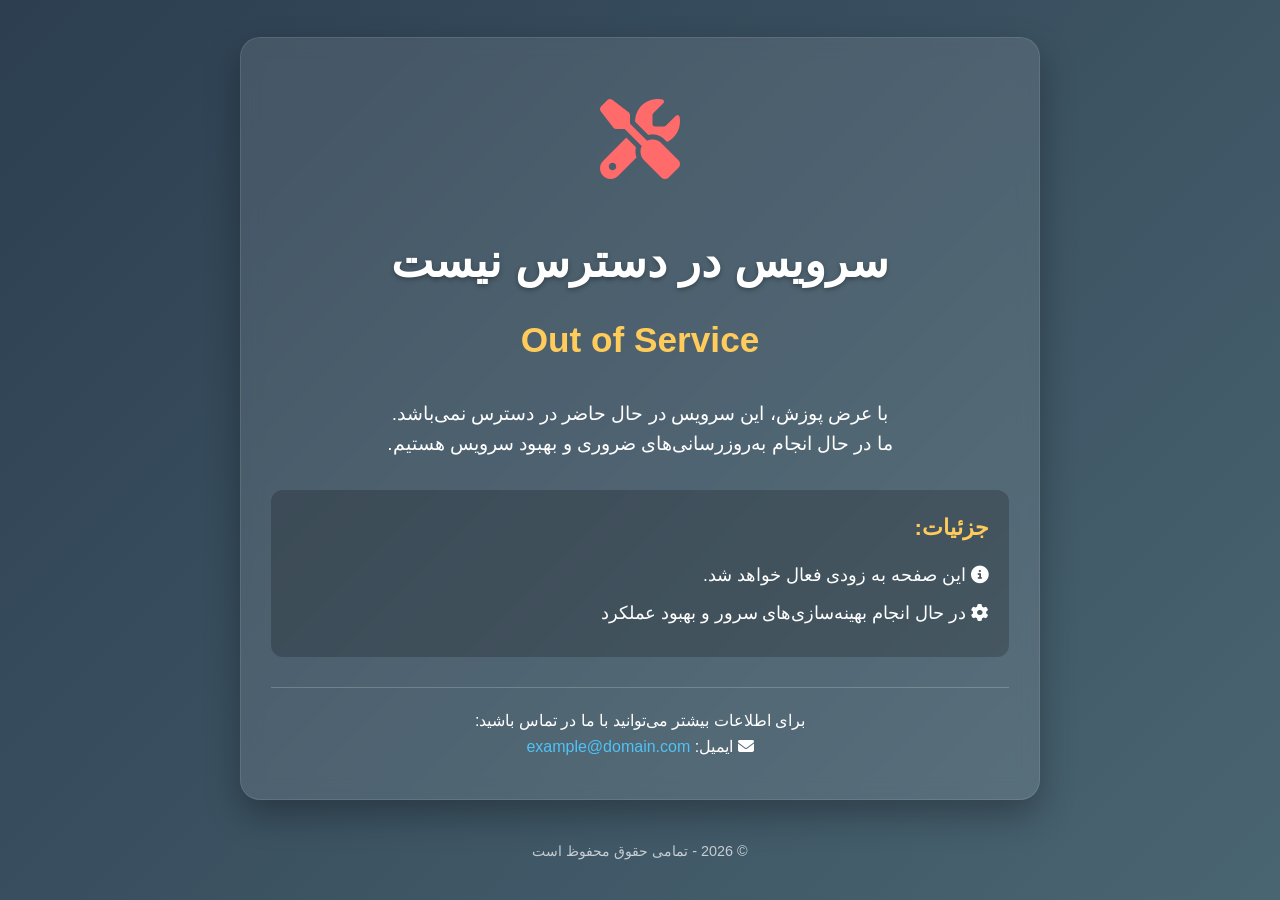
==== index.html @ feeade89 "اصلاح سال و تایتل" ====
<!DOCTYPE html>
<html lang="fa" dir="rtl">

<head>
    <meta charset="UTF-8">
    <meta name="viewport" content="width=device-width, initial-scale=1.0">
    <title>سرویس در دسترس نیست</title>
    <link rel="stylesheet" href="https://cdnjs.cloudflare.com/ajax/libs/font-awesome/6.4.0/css/all.min.css">
    <style>
        * {
            margin: 0;
            padding: 0;
            box-sizing: border-box;
            font-family: 'Segoe UI', Tahoma, Geneva, Verdana, sans-serif;
        }

        body {
            background: linear-gradient(135deg, #2c3e50, #4a6572);
            color: #fff;
            min-height: 100vh;
            display: flex;
            flex-direction: column;
            justify-content: center;
            align-items: center;
            text-align: center;
            padding: 20px;
            line-height: 1.6;
        }

        .container {
            max-width: 800px;
            width: 100%;
            background-color: rgba(255, 255, 255, 0.1);
            backdrop-filter: blur(10px);
            border-radius: 20px;
            padding: 40px 30px;
            box-shadow: 0 15px 35px rgba(0, 0, 0, 0.3);
            border: 1px solid rgba(255, 255, 255, 0.1);
        }

        .header {
            margin-bottom: 30px;
        }

        .icon {
            font-size: 80px;
            color: #ff6b6b;
            margin-bottom: 20px;
            animation: pulse 2s infinite;
        }

        @keyframes pulse {
            0% {
                transform: scale(1);
            }

            50% {
                transform: scale(1.1);
            }

            100% {
                transform: scale(1);
            }
        }

        h1 {
            font-size: 2.8rem;
            margin-bottom: 15px;
            color: #fff;
            text-shadow: 0 2px 5px rgba(0, 0, 0, 0.3);
        }

        .english-title {
            font-size: 2.2rem;
            color: #ffcc5c;
            margin-bottom: 25px;
            font-weight: 700;
        }

        .message {
            font-size: 1.2rem;
            margin-bottom: 30px;
            padding: 0 10px;
        }

        .details {
            background-color: rgba(0, 0, 0, 0.2);
            border-radius: 12px;
            padding: 20px;
            margin: 25px 0;
            text-align: right;
        }

        .details h3 {
            color: #ffcc5c;
            margin-bottom: 15px;
            font-size: 1.4rem;
        }

        .details p {
            margin-bottom: 10px;
            font-size: 1.1rem;
        }

        .countdown {
            margin: 30px 0;
            padding: 20px;
            background-color: rgba(255, 255, 255, 0.1);
            border-radius: 12px;
        }

        .countdown h3 {
            margin-bottom: 15px;
            color: #a5d6a7;
        }

        #timer {
            font-size: 2.5rem;
            font-weight: bold;
            color: #a5d6a7;
            direction: ltr;
        }

        .contact {
            margin-top: 30px;
            padding-top: 20px;
            border-top: 1px solid rgba(255, 255, 255, 0.2);
        }

        .contact a {
            color: #4fc3f7;
            text-decoration: none;
            transition: color 0.3s;
        }

        .contact a:hover {
            color: #29b6f6;
            text-decoration: underline;
        }

        .footer {
            margin-top: 40px;
            font-size: 0.9rem;
            color: rgba(255, 255, 255, 0.7);
        }

        /* حالت موبایل */
        @media (max-width: 768px) {
            h1 {
                font-size: 2rem;
            }

            .english-title {
                font-size: 1.8rem;
            }

            .icon {
                font-size: 60px;
            }

            #timer {
                font-size: 2rem;
            }

            .container {
                padding: 30px 20px;
            }
        }

        @media (max-width: 480px) {
            h1 {
                font-size: 1.7rem;
            }

            .english-title {
                font-size: 1.5rem;
            }

            .message {
                font-size: 1rem;
            }

            .container {
                padding: 25px 15px;
            }
        }
    </style>
</head>

<body>
    <div class="container">
        <div class="header">
            <div class="icon">
                <i class="fas fa-tools"></i>
            </div>
            <h1>سرویس در دسترس نیست</h1>
            <div class="english-title">Out of Service</div>
        </div>

        <div class="message">
            <p>با عرض پوزش، این سرویس در حال حاضر در دسترس نمی‌باشد.</p>
            <p>ما در حال انجام به‌روزرسانی‌های ضروری و بهبود سرویس هستیم.</p>
        </div>

        <div class="details">
            <h3>جزئیات:</h3>
            <p><i class="fas fa-info-circle"></i> این صفحه به زودی فعال خواهد شد.</p>
            <p><i class="fas fa-cog"></i> در حال انجام بهینه‌سازی‌های سرور و بهبود عملکرد</p>
        </div>

        <div class="contact">
            <p>برای اطلاعات بیشتر می‌توانید با ما در تماس باشید:</p>
            <p><i class="fas fa-envelope"></i> ایمیل: <a href="mailto:example@domain.com">example@domain.com</a></p>
        </div>
    </div>

    <div class="footer">
        <p>© 2026 - تمامی حقوق محفوظ است</p>
    </div>
</body>

</html>
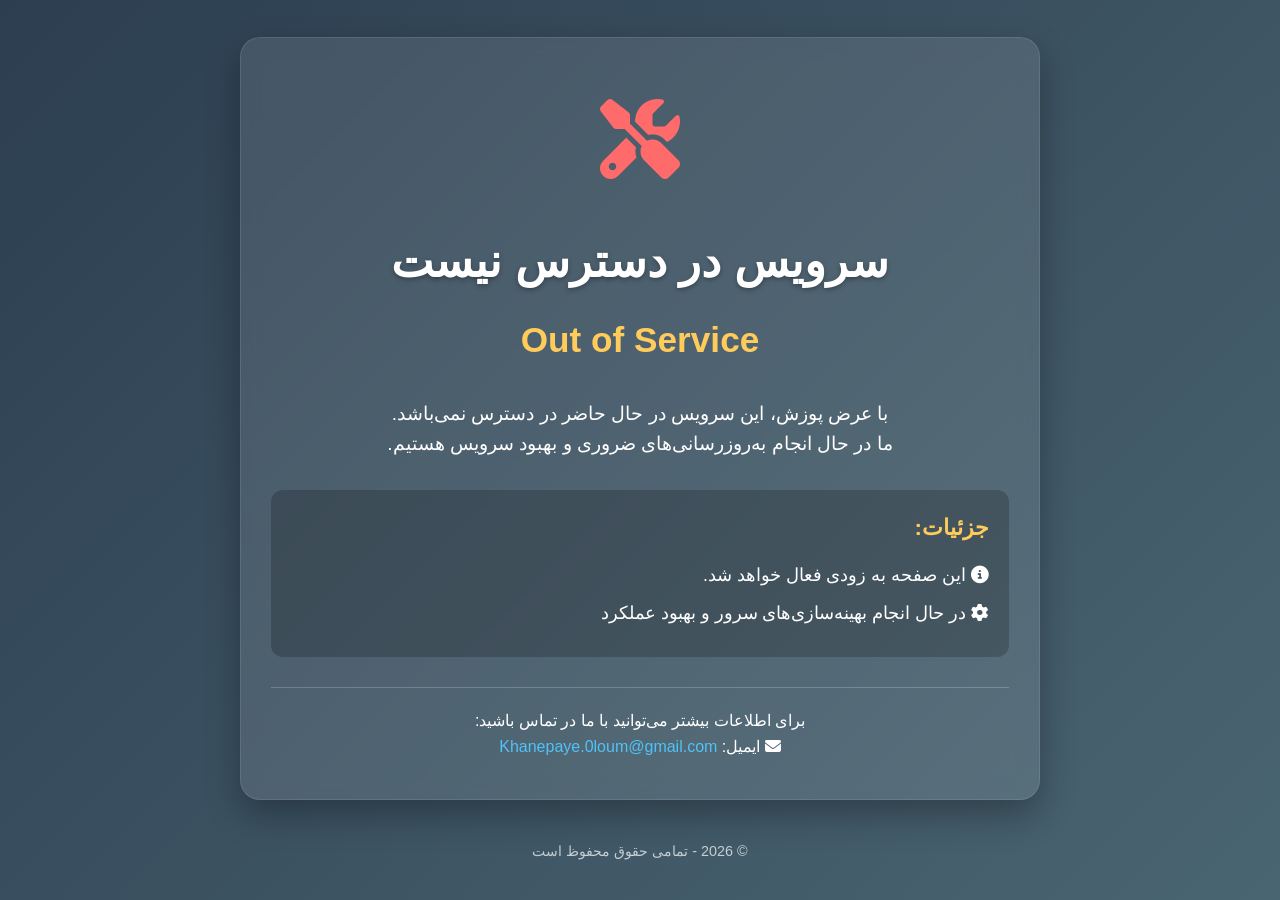
==== commit 2e56e805: "email fix" ====
--- a/index.html
+++ b/index.html
@@ -210,7 +210,7 @@
 
         <div class="contact">
             <p>برای اطلاعات بیشتر می‌توانید با ما در تماس باشید:</p>
-            <p><i class="fas fa-envelope"></i> ایمیل: <a href="mailto:example@domain.com">example@domain.com</a></p>
+            <p><i class="fas fa-envelope"></i> ایمیل: <a href="mailto:Khanepaye.0loum@gmail.com">Khanepaye.0loum@gmail.com</a></p>
         </div>
     </div>
 
@@ -219,4 +219,4 @@
     </div>
 </body>
 
-</html>+</html>
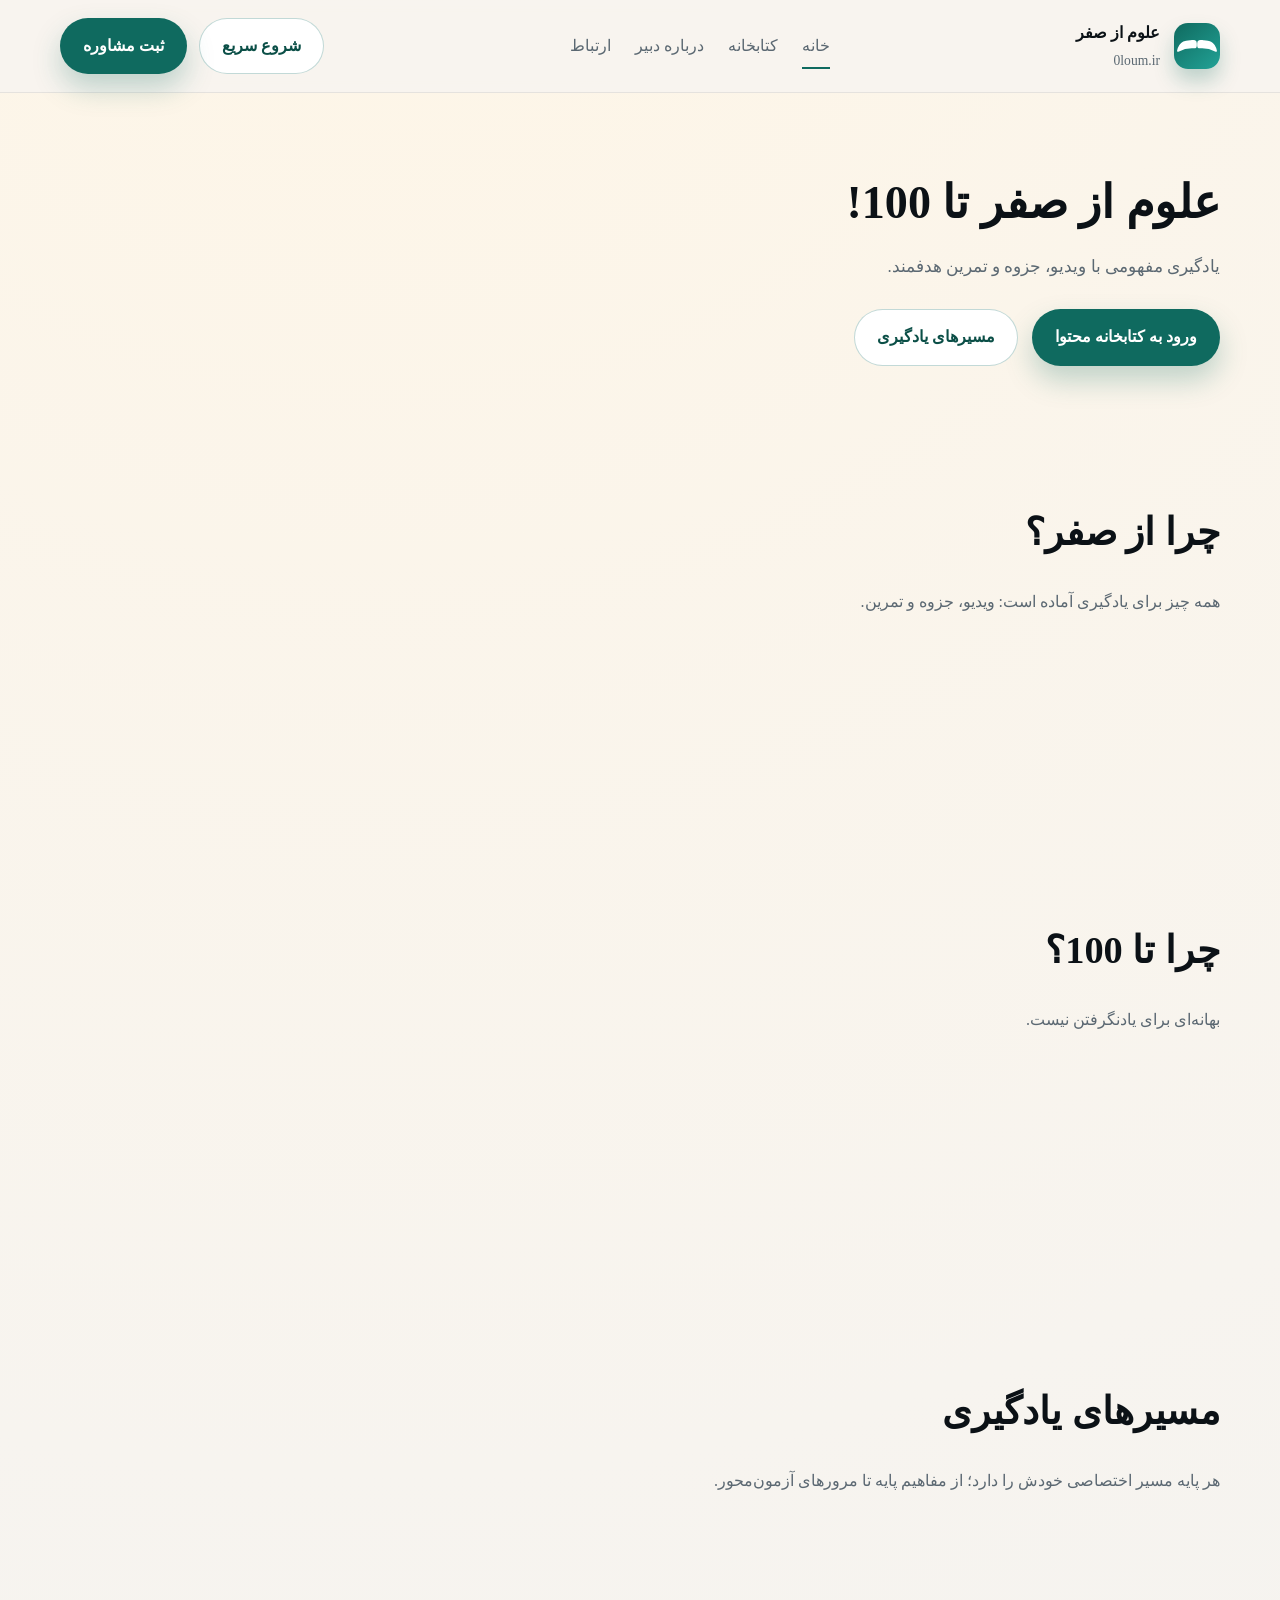
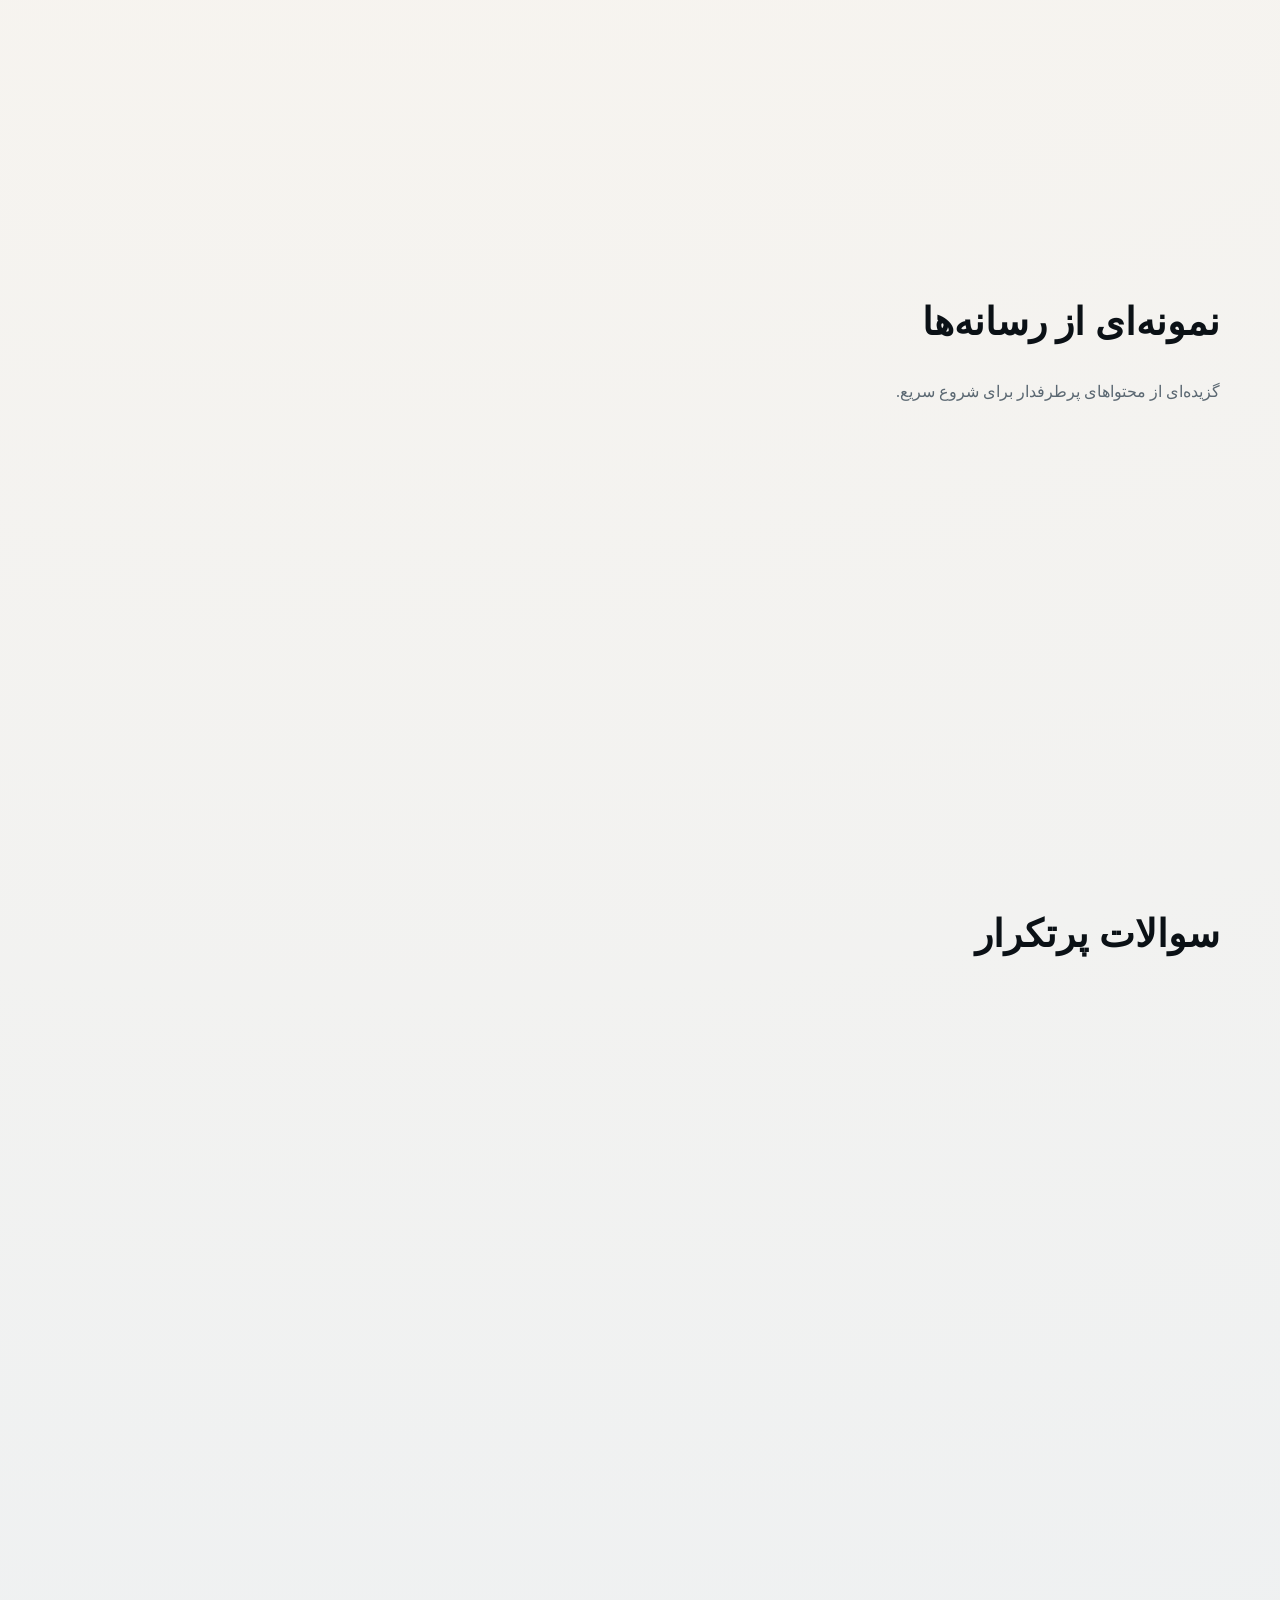
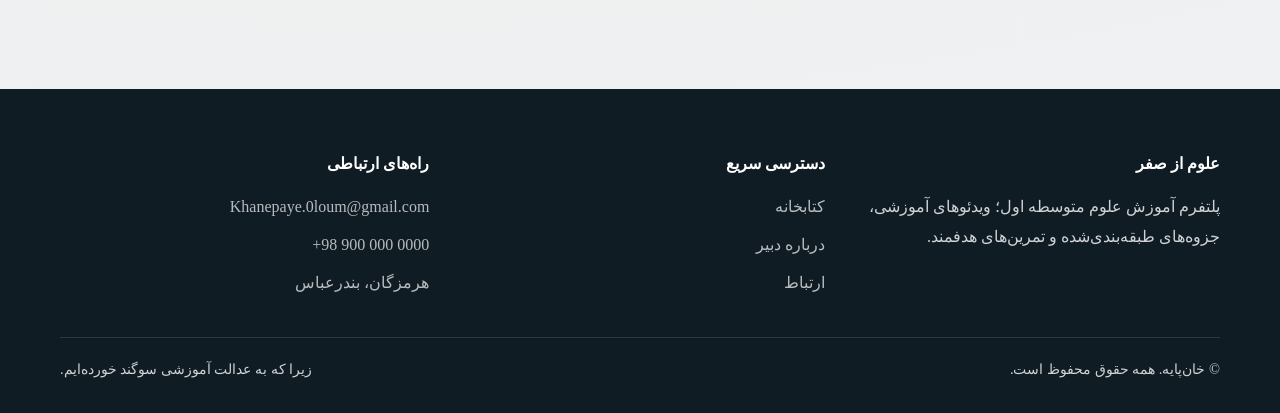
==== commit a3937843: "Merge 0loum.ir into Khanepaye-oloom.github.io - initial merge" ====
--- a/index.html
+++ b/index.html
@@ -1,222 +1,470 @@
-<!DOCTYPE html>
+﻿<!doctype html>
 <html lang="fa" dir="rtl">
-
-<head>
-    <meta charset="UTF-8">
-    <meta name="viewport" content="width=device-width, initial-scale=1.0">
-    <title>سرویس در دسترس نیست</title>
-    <link rel="stylesheet" href="https://cdnjs.cloudflare.com/ajax/libs/font-awesome/6.4.0/css/all.min.css">
-    <style>
-        * {
-            margin: 0;
-            padding: 0;
-            box-sizing: border-box;
-            font-family: 'Segoe UI', Tahoma, Geneva, Verdana, sans-serif;
+  <head>
+    <!-- تعیین کدگذاری کاراکترها به UTF-8 برای پشتیبانی از حروف فارسی و کاراکترهای ویژه -->
+    <meta charset="utf-8" />
+
+    <!-- تنظیم نمایۀ دید (Viewport) برای نمایش واکنش‌گرا در موبایل و تبلت -->
+    <meta name="viewport" content="width=device-width,initial-scale=1" />
+
+    <!-- عنوان صفحه که در تب مرورگر و نتایج جستجو نمایش داده می‌شود -->
+    <title>علوم از صفر</title>
+
+    <!-- توضیح متای صفحه که موتورهای جستجو و شبکه‌های اجتماعی از آن استفاده می‌کنند -->
+    <meta
+      name="description"
+      content="پلتفرم آموزش علوم متوسطه اول؛ ویدئوهای آموزشی، جزوه‌های طبقه‌بندی‌شده و تمرین‌های هدفمند."
+    />
+
+    <!-- نام نویسنده یا تولیدکنندۀ محتوا -->
+    <meta name="author" content="خان‌پایه" />
+
+    <!-- دستور به ربات‌های جستجو: صفحه را ایندکس کن و لینک‌های آن را دنبال کن -->
+    <meta name="robots" content="index,follow" />
+
+    <!-- رنگ تم مرورگر در موبایل (مثلاً نوار بالای کروم اندروید) -->
+    <meta name="theme-color" content="#0f6a5f" />
+
+    <!-- آدرس نسخۀ اصلی (Canonical) صفحه برای جلوگیری از محتوای تکراری -->
+    <link rel="canonical" href="https://0loum.ir" />
+
+    <!-- Favicon با اندازه‌های مختلف برای نمایش در مرورگر -->
+    <link
+      rel="icon"
+      type="image/png"
+      href="/assets/images/icons/favicon-96x96.png"
+      sizes="96x96"
+    />
+    <link
+      rel="icon"
+      type="image/svg+xml"
+      href="/assets/images/icons/favicon.svg"
+    />
+    <link rel="shortcut icon" href="/assets/images/icons/favicon.ico" />
+
+    <!-- آیکون اپل برای وقتی که سایت به صفحه اصلی آیفون/آیپد اضافه شود -->
+    <link
+      rel="apple-touch-icon"
+      sizes="180x180"
+      href="/assets/images/icons/apple-touch-icon.png"
+    />
+
+    <!-- تنظیمات نمایش وب‌اپ در iOS: امکان اجرای تمام‌صفحه -->
+    <meta name="apple-mobile-web-app-capable" content="yes" />
+    <!-- استایل نوار وضعیت در iOS: شفاف با متن تیره -->
+    <meta
+      name="apple-mobile-web-app-status-bar-style"
+      content="black-translucent"
+    />
+
+    <!-- قابلیت وب‌اپ در اندروید/کروم -->
+    <meta name="mobile-web-app-capable" content="yes" />
+
+    <!-- فایل manifest برای تعریف نام، آیکون و تنظیمات PWA -->
+    <link rel="manifest" href="/site.webmanifest" />
+
+    <!-- پیش‌اتصال به سرور تحلیلی (Plausible) برای سرعت‌بخشی به درخواست‌های بعدی -->
+    <!--<link rel="preconnect" href="https://plausible.io" />-->
+
+    <!-- لینک دادن فایل‌های CSS -->
+    <link rel="stylesheet" href="assets/CSS/reset.css" />
+    <!-- بازنشانی استایل‌های پیش‌فرض مرورگر -->
+    <link rel="stylesheet" href="assets/CSS/style.css" />
+    <!-- استایل اصلی سایت -->
+
+    <!-- متا‌های Open Graph برای نمایش بهتر هنگام اشتراک‌گذاری در شبکه‌های اجتماعی مانند فیسبوک و تلگرام -->
+    <meta property="og:title" content="علوم از صفر" />
+    <meta
+      property="og:description"
+      content="پلتفرم آموزش علوم متوسطه اول؛ ویدئوهای آموزشی، جزوه‌های طبقه‌بندی‌شده و تمرین‌های هدفمند."
+    />
+    <meta property="og:type" content="website" />
+    <meta property="og:url" content="https://0loum.ir" />
+    <!--<meta property="og:image" content="https://0loum.ir/assets/images/og-image.jpg" />-->
+    <!--Review: آدرس تصویر باید چک شود -->
+    <meta property="og:site_name" content="علوم از صفر" />
+    <meta property="og:locale" content="fa_IR" />
+
+    <!-- متا‌های Twitter Card برای نمایش بهتر هنگام اشتراک‌گذاری در توییتر -->
+    <meta name="twitter:card" content="summary_large_image" />
+    <!-- کارت با تصویر بزرگ -->
+    <meta name="twitter:title" content="علوم 0" />
+    <meta
+      name="twitter:description"
+      content="پلتفرم آموزش علوم متوسطه اول؛ ویدئوهای آموزشی، جزوه‌های طبقه‌بندی‌شده و تمرین‌های هدفمند."
+    />
+    <!--<meta name="twitter:image" content="https://0loum.ir/assets/images/og-image.jpg" />-->
+    <!--Review: آدرس تصویر باید چک شود -->
+    <!--<meta name="twitter:site" content="@username" />-->
+    <!--Review: نام کاربری توییتر باید جایگزین شود -->
+
+    <!-- اسکریپت تحلیل Plausible (غیرفعال شده) -->
+    <!-- <script defer data-domain="0loum.ir" src="https://plausible.io/js/script.js"></script> -->
+
+    <!-- داده‌های ساختاریافتۀ JSON-LD برای سازمان آموزشی -->
+    <script type="application/ld+json">
+      {
+        "@context": "https://schema.org",
+        "@type": "EducationalOrganization",
+        "name": "علوم از صفر",
+        "description": "پلتفرم آموزش علوم متوسطه اول؛ ویدئوهای آموزشی، جزوه‌های طبقه‌بندی‌شده و تمرین‌های هدفمند.",
+        "url": "https://0loum.ir",
+        "logo": "https://0loum.ir/assets/images/icons/web-app-manifest-512x512.png"
+      }
+    </script>
+
+    <!-- داده‌های ساختاریافتۀ JSON-LD برای وبسایت و جستجوی داخلی -->
+    <script type="application/ld+json">
+      {
+        "@context": "https://schema.org",
+        "@type": "WebSite",
+        "name": "علوم از صفر",
+        "url": "https://0loum.ir",
+        "potentialAction": {
+          "@type": "SearchAction",
+          "target": "https://0loum.ir/library.html?search={search_term_string}",
+          "query-input": "required name=search_term_string"
         }
-
-        body {
-            background: linear-gradient(135deg, #2c3e50, #4a6572);
-            color: #fff;
-            min-height: 100vh;
-            display: flex;
-            flex-direction: column;
-            justify-content: center;
-            align-items: center;
-            text-align: center;
-            padding: 20px;
-            line-height: 1.6;
-        }
-
-        .container {
-            max-width: 800px;
-            width: 100%;
-            background-color: rgba(255, 255, 255, 0.1);
-            backdrop-filter: blur(10px);
-            border-radius: 20px;
-            padding: 40px 30px;
-            box-shadow: 0 15px 35px rgba(0, 0, 0, 0.3);
-            border: 1px solid rgba(255, 255, 255, 0.1);
-        }
-
-        .header {
-            margin-bottom: 30px;
-        }
-
-        .icon {
-            font-size: 80px;
-            color: #ff6b6b;
-            margin-bottom: 20px;
-            animation: pulse 2s infinite;
-        }
-
-        @keyframes pulse {
-            0% {
-                transform: scale(1);
-            }
-
-            50% {
-                transform: scale(1.1);
-            }
-
-            100% {
-                transform: scale(1);
-            }
-        }
-
-        h1 {
-            font-size: 2.8rem;
-            margin-bottom: 15px;
-            color: #fff;
-            text-shadow: 0 2px 5px rgba(0, 0, 0, 0.3);
-        }
-
-        .english-title {
-            font-size: 2.2rem;
-            color: #ffcc5c;
-            margin-bottom: 25px;
-            font-weight: 700;
-        }
-
-        .message {
-            font-size: 1.2rem;
-            margin-bottom: 30px;
-            padding: 0 10px;
-        }
-
-        .details {
-            background-color: rgba(0, 0, 0, 0.2);
-            border-radius: 12px;
-            padding: 20px;
-            margin: 25px 0;
-            text-align: right;
-        }
-
-        .details h3 {
-            color: #ffcc5c;
-            margin-bottom: 15px;
-            font-size: 1.4rem;
-        }
-
-        .details p {
-            margin-bottom: 10px;
-            font-size: 1.1rem;
-        }
-
-        .countdown {
-            margin: 30px 0;
-            padding: 20px;
-            background-color: rgba(255, 255, 255, 0.1);
-            border-radius: 12px;
-        }
-
-        .countdown h3 {
-            margin-bottom: 15px;
-            color: #a5d6a7;
-        }
-
-        #timer {
-            font-size: 2.5rem;
-            font-weight: bold;
-            color: #a5d6a7;
-            direction: ltr;
-        }
-
-        .contact {
-            margin-top: 30px;
-            padding-top: 20px;
-            border-top: 1px solid rgba(255, 255, 255, 0.2);
-        }
-
-        .contact a {
-            color: #4fc3f7;
-            text-decoration: none;
-            transition: color 0.3s;
-        }
-
-        .contact a:hover {
-            color: #29b6f6;
-            text-decoration: underline;
-        }
-
-        .footer {
-            margin-top: 40px;
-            font-size: 0.9rem;
-            color: rgba(255, 255, 255, 0.7);
-        }
-
-        /* حالت موبایل */
-        @media (max-width: 768px) {
-            h1 {
-                font-size: 2rem;
-            }
-
-            .english-title {
-                font-size: 1.8rem;
-            }
-
-            .icon {
-                font-size: 60px;
-            }
-
-            #timer {
-                font-size: 2rem;
-            }
-
-            .container {
-                padding: 30px 20px;
-            }
-        }
-
-        @media (max-width: 480px) {
-            h1 {
-                font-size: 1.7rem;
-            }
-
-            .english-title {
-                font-size: 1.5rem;
-            }
-
-            .message {
-                font-size: 1rem;
-            }
-
-            .container {
-                padding: 25px 15px;
-            }
-        }
-    </style>
-</head>
-
-<body>
-    <div class="container">
-        <div class="header">
-            <div class="icon">
-                <i class="fas fa-tools"></i>
-            </div>
-            <h1>سرویس در دسترس نیست</h1>
-            <div class="english-title">Out of Service</div>
-        </div>
-
-        <div class="message">
-            <p>با عرض پوزش، این سرویس در حال حاضر در دسترس نمی‌باشد.</p>
-            <p>ما در حال انجام به‌روزرسانی‌های ضروری و بهبود سرویس هستیم.</p>
-        </div>
-
-        <div class="details">
-            <h3>جزئیات:</h3>
-            <p><i class="fas fa-info-circle"></i> این صفحه به زودی فعال خواهد شد.</p>
-            <p><i class="fas fa-cog"></i> در حال انجام بهینه‌سازی‌های سرور و بهبود عملکرد</p>
-        </div>
-
-        <div class="contact">
-            <p>برای اطلاعات بیشتر می‌توانید با ما در تماس باشید:</p>
-            <p><i class="fas fa-envelope"></i> ایمیل: <a href="mailto:Khanepaye.0loum@gmail.com">Khanepaye.0loum@gmail.com</a></p>
-        </div>
+      }
+    </script>
+  </head>
+
+  <body>
+    <a class="skip-link" href="#content">رفتن به محتوا</a>
+    <header class="site-header">
+      <div class="wrap header-inner">
+        <div class="brand" href="index.html" aria-label="صفحه اصلی">
+          <div class="brand-mark">
+            <svg
+              id="mustache"
+              xmlns="http://www.w3.org/2000/svg"
+              version="1.1"
+              viewBox="0 0 100 100"
+            >
+              <defs>
+                <style>
+                  .st0 {
+                    fill: #fff;
+                    stroke: #fff;
+                    stroke-linecap: round;
+                    stroke-linejoin: round;
+                    stroke-width: 4px;
+                  }
+                </style>
+              </defs>
+              <path
+                class="st0"
+                d="M45.5,52.8c-.3,0-.8.2-1.3.2-.3,0-.6,0-.8,0-.3,0-.6,0-.8-.1-11.3-.7-23.2,2-34,7.7,1.2-5.2,4.5-14.4,12.5-18.5,4.4-2.3,9.7-2.5,14.8-2.8,1.7,0,3.3-.2,4.9-.3h1.3c1.1,0,2.2.2,3,.5,1.8.8,2.7,2.4,2.5,4.9v2.2c.2,3.3,0,5.7-2.1,6.2Z"
+              />
+              <path
+                class="st0"
+                d="M91.4,60.6c-10.8-5.7-22.7-8.4-34-7.7-.2,0-.5,0-.8.1-.2,0-.5,0-.8,0-.5,0-1-.1-1.3-.2-2.1-.5-2.3-2.9-2.1-6.2v-2.2c-.2-2.6.7-4.2,2.5-4.9.8-.3,1.8-.5,3-.5h1.3c1.6,0,3.2.3,4.9.3,5.1.3,10.5.5,14.8,2.8,8.1,4.1,11.3,13.3,12.5,18.5Z"
+              />
+            </svg>
+          </div>
+          <div class="brand-title">
+            علوم از صفر
+            <span>0loum.ir</span>
+          </div>
+        </div>
+        <nav class="main-nav" aria-label="منوی اصلی">
+          <a class="active" href="index.html">خانه</a>
+          <a href="library.html">کتابخانه</a>
+          <a href="about.html">درباره دبیر</a>
+          <a href="contact.html">ارتباط</a>
+        </nav>
+        <div class="header-actions">
+          <a class="btn btn-ghost" href="library.html">شروع سریع</a>
+          <a class="btn btn-primary" href="contact.html">ثبت مشاوره</a>
+        </div>
+        <button
+          class="mobile-toggle"
+          type="button"
+          data-mobile-toggle
+          aria-label="باز کردن منو"
+        >
+          ☰
+        </button>
+      </div>
+    </header>
+
+    <div class="mobile-panel" data-mobile-panel>
+      <button class="mobile-panel-close" aria-label="بستن منو">✕</button>
+      <nav aria-label="منوی موبایل">
+        <a href="index.html">خانه</a>
+        <a href="library.html">کتابخانه</a>
+        <a href="about.html">درباره دبیر</a>
+        <a href="contact.html">ارتباط</a>
+        <a class="btn btn-primary consultation-btn" href="contact.html"
+          >ثبت مشاوره</a
+        >
+      </nav>
     </div>
 
-    <div class="footer">
-        <p>© 2026 - تمامی حقوق محفوظ است</p>
-    </div>
-</body>
-
+    <main id="content">
+      <section class="hero">
+        <div class="wrap hero-grid">
+          <div>
+            <h1>علوم از صفر تا 100!</h1>
+            <p>یادگیری مفهومی با ویدیو، جزوه و تمرین هدفمند.</p>
+            <div class="actions">
+              <a class="btn btn-primary" href="library.html"
+                >ورود به کتابخانه محتوا</a
+              >
+              <a class="btn btn-ghost" href="#tracks">مسیرهای یادگیری</a>
+            </div>
+          </div>
+          <div class="hero-card reveal">
+            <span class="hero-badge">بیش از 120 رسانه آموزشی</span>
+            <img
+              src="assets/images/hero.jpg"
+              alt="دبیر علوم در حال آموزش"
+              loading="lazy"
+            />
+          </div>
+        </div>
+        <div class="hero-bg" aria-hidden="true"></div>
+      </section>
+
+      <section class="section">
+        <div class="wrap">
+          <h2 class="section-title">چرا از صفر؟</h2>
+          <p class="section-subtitle">
+            همه چیز برای یادگیری آماده است: ویدیو، جزوه و تمرین.
+          </p>
+          <div class="stats">
+            <div class="stat-card reveal">
+              <strong>تعدادی</strong>
+              <span>ویدیو بلند آموزشی </span>
+            </div>
+            <div class="stat-card reveal">
+              <strong>تعدادی</strong>
+              <span>ویدیو کوتاه آموزشی </span>
+            </div>
+            <div class="stat-card reveal">
+              <strong>30</strong>
+              <span>جزوه و درس‌نامه</span>
+            </div>
+            <div class="stat-card reveal">
+              <strong>تعدادی</strong>
+              <span>تمرین و نمونه‌سوال با پاسخ‌نامه</span>
+            </div>
+          </div>
+        </div>
+      </section>
+
+      <section class="section">
+        <div class="wrap">
+          <h2 class="section-title">چرا تا 100؟</h2>
+          <p class="section-subtitle">بهانه‌ای برای یادنگرفتن نیست.</p>
+          <div class="grid-3">
+            <article class="feature-card reveal">
+              <!--div class="feature-icon">🎯</div-->
+              <h3>یادگیری مفهومی</h3>
+              <p>تمرکز روی فهم چرایی و چگونگی پدیده‌ها، نه حفظ کردن سطحی.</p>
+            </article>
+            <article class="feature-card reveal">
+              <!--div class="feature-icon">🧪</div-->
+              <h3>آزمایش محور</h3>
+              <p>
+                ویدیوها و تمرین‌ها با مثال‌های واقعی و آزمایش‌های ساده طراحی
+                شده‌اند.
+              </p>
+            </article>
+            <article class="feature-card reveal">
+              <!--div class="feature-icon">📚</div-->
+              <h3>جزوه‌های حرفه‌ای</h3>
+              <p>
+                جزوه‌های طبقه‌بندی‌شده برای مرور سریع، آمادگی آزمون و جمع‌بندی.
+              </p>
+            </article>
+          </div>
+        </div>
+      </section>
+
+      <section class="section" id="tracks">
+        <div class="wrap">
+          <h2 class="section-title">مسیرهای یادگیری</h2>
+          <p class="section-subtitle">
+            هر پایه مسیر اختصاصی خودش را دارد؛ از مفاهیم پایه تا مرورهای
+            آزمون‌محور.
+          </p>
+          <div class="grade-grid">
+            <article class="grade-card reveal">
+              <h3>پایه هفتم</h3>
+              <p>
+                شروع جذاب با مفاهیم بنیادی، آزمایش‌های ساده و تقویت مهارت مشاهده
+                و تحلیل.
+              </p>
+              <a class="btn btn-ghost" href="library.html?path=grade-7"
+                >مشاهده محتوا</a
+              >
+            </article>
+            <article class="grade-card reveal">
+              <h3>پایه هشتم</h3>
+              <p>
+                ترکیب مفاهیم پیچیده‌تر با تمرین‌های طبقه‌بندی‌شده برای تثبیت
+                مطالب.
+              </p>
+              <a class="btn btn-ghost" href="library.html?path=grade-8"
+                >مشاهده محتوا</a
+              >
+            </article>
+            <article class="grade-card reveal">
+              <h3>پایه نهم</h3>
+              <p>
+                مرور کامل سال‌های گذشته + آمادگی هدفمند برای امتحانات پایان ترم.
+              </p>
+              <a class="btn btn-ghost" href="library.html?path=grade-9"
+                >مشاهده محتوا</a
+              >
+            </article>
+          </div>
+        </div>
+      </section>
+
+      <section class="section">
+        <div class="wrap">
+          <h2 class="section-title">نمونه‌ای از رسانه‌ها</h2>
+          <p class="section-subtitle">
+            گزیده‌ای از محتواهای پرطرفدار برای شروع سریع.
+          </p>
+          <div class="media-grid">
+            <article class="media-card reveal">
+              <span>ویدیو 12 دقیقه‌ای</span>
+              <h4>نیروهای وارد بر جسم در حرکت</h4>
+              <p>
+                تحلیل قدم‌به‌قدم نیروها با انیمیشن‌های ساده و مثال‌های ملموس.
+              </p>
+              <div class="actions">
+                <a class="btn btn-primary" href="video-player.html?id=forces-1"
+                  >پخش ویدیو</a
+                >
+                <a
+                  class="btn btn-ghost"
+                  href="assets/downloads/کاربرگ%20علوم%20هفتم%20فصل%20(1).pdf"
+                  >جزوه مرتبط</a
+                >
+              </div>
+              <div class="tag">پایه هشتم</div>
+            </article>
+            <article class="media-card reveal">
+              <span>جزوه 8 صفحه‌ای</span>
+              <h4>چرخه‌های مواد در طبیعت</h4>
+              <p>خلاصه درس + سوالات پرتکرار امتحانی برای مرور سریع.</p>
+              <div class="actions">
+                <a
+                  class="btn btn-primary"
+                  href="assets/downloads/کاربرگ%20علوم%20هفتم%20فصل%20(2).pdf"
+                  >دانلود جزوه</a
+                >
+                <a
+                  class="btn btn-ghost"
+                  href="library.html?path=grade-7&type=notes"
+                  >جزوه‌های بیشتر</a
+                >
+              </div>
+              <div class="tag">پایه هفتم</div>
+            </article>
+            <article class="media-card reveal">
+              <span>ویدیو 18 دقیقه‌ای</span>
+              <h4>الکتریسیته و مدارها</h4>
+              <p>ترکیب مفاهیم با تمرین‌های حل‌شده و نکات امتحانی.</p>
+              <div class="actions">
+                <a
+                  class="btn btn-primary"
+                  href="video-player.html?id=static-electricity"
+                  >پخش ویدیو</a
+                >
+                <a
+                  class="btn btn-ghost"
+                  href="assets/downloads/کاربرگ%20علوم%20هفتم%20فصل%20(7).pdf"
+                  >جزوه مرتبط</a
+                >
+              </div>
+              <div class="tag">پایه هفتم</div>
+            </article>
+          </div>
+        </div>
+      </section>
+
+      <section class="section">
+        <div class="wrap">
+          <h2 class="section-title">سوالات پرتکرار</h2>
+          <div class="faq">
+            <details class="reveal">
+              <summary>چطور به محتواها دسترسی پیدا کنم؟</summary>
+              <p>
+                کافی است وارد کتابخانه شوید و بر اساس پایه و موضوع، ویدیو یا
+                جزوه موردنظر را انتخاب کنید.
+              </p>
+            </details>
+            <details class="reveal">
+              <summary>آیا محتواها مطابق آخرین کتاب درسی است؟</summary>
+              <p>
+                بله، همه منابع بر اساس آخرین تغییرات کتاب علوم متوسطه اول تدوین
+                شده‌اند.
+              </p>
+            </details>
+            <details class="reveal">
+              <summary>چطور سوالاتم را مطرح کنم؟</summary>
+              <p>
+                از طریق فرم تماس یا پیام‌رسان‌های معرفی‌شده می‌توانید سوالات خود
+                را ارسال کنید.
+              </p>
+            </details>
+          </div>
+        </div>
+      </section>
+
+      <section class="section">
+        <div class="wrap">
+          <div class="cta reveal">
+            <h2>آماده‌ای مسیر یادگیریت رو شروع کنی؟</h2>
+            <p>به کتابخانه خان‌پایه برو و اولین درس را همین امروز ببین.</p>
+            <div class="actions">
+              <a class="btn btn-primary" href="library.html"
+                >ورود به کتابخانه</a
+              >
+              <a class="btn btn-ghost" href="contact.html">درخواست مشاوره</a>
+            </div>
+          </div>
+        </div>
+      </section>
+    </main>
+
+    <footer class="site-footer">
+      <div class="wrap">
+        <div class="footer-grid">
+          <div>
+            <h4>علوم از صفر</h4>
+            <p>
+              پلتفرم آموزش علوم متوسطه اول؛ ویدئوهای آموزشی، جزوه‌های
+              طبقه‌بندی‌شده و تمرین‌های هدفمند.
+            </p>
+          </div>
+          <div>
+            <h4>دسترسی سریع</h4>
+            <a href="library.html">کتابخانه</a>
+            <a href="about.html">درباره دبیر</a>
+            <a href="contact.html">ارتباط</a>
+          </div>
+          <div>
+            <h4>راه‌های ارتباطی</h4>
+            <a href="mailto:Khanepaye.0loum@gmail.com"
+              >Khanepaye.0loum@gmail.com</a
+            >
+            <a href="tel:+989000000000">+98 900 000 0000</a>
+            <a><span>هرمزگان، بندرعباس</span></a>
+          </div>
+        </div>
+        <div class="footer-bottom">
+          <span>© <span data-year></span> خان‌پایه. همه حقوق محفوظ است.</span>
+          <span>زیرا که به عدالت آموزشی سوگند خورده‌ایم.</span>
+        </div>
+      </div>
+    </footer>
+
+    <script src="assets/JS/main.js"></script>
+  </body>
 </html>
--- a/assets/CSS/style.css
+++ b/assets/CSS/style.css
@@ -0,0 +1,1376 @@
+﻿:root {
+  color-scheme: light;
+  --bg: #f7f4ef;
+  --bg-deep: #0f1c24;
+  --surface: #ffffff;
+  --ink: #0b1116;
+  --muted: #5b6872;
+  --primary: #0f6a5f;
+  --primary-strong: #0b4f47;
+  --accent: #f39c38;
+  --accent-strong: #e6791f;
+  --ring: rgba(15, 106, 95, 0.18);
+  --shadow: 0 24px 60px rgba(13, 25, 33, 0.12);
+  --radius-xl: 28px;
+  --radius-lg: 20px;
+  --radius-md: 14px;
+  --radius-sm: 10px;
+  --content-width: 1160px;
+  --transition: 200ms ease;
+}
+
+* {
+  box-sizing: border-box;
+  margin: 0;
+  padding: 0;
+}
+
+html {
+  scroll-behavior: smooth;
+}
+
+body {
+  font-family: "Vazirmatn RD UI FD";
+  background: radial-gradient(
+    circle at 30% -10%,
+    #fff6e6 0%,
+    #f7f4ef 45%,
+    #edf0f2 100%
+  );
+  color: var(--ink);
+  line-height: 1.9;
+  min-height: 100vh;
+}
+
+body.menu-open {
+  overflow: hidden;
+}
+
+button,
+input,
+select,
+textarea {
+  font-family: inherit;
+}
+
+img {
+  max-width: 100%;
+  display: block;
+}
+
+a {
+  color: inherit;
+  text-decoration: none;
+  transition:
+    color var(--transition),
+    transform var(--transition);
+}
+
+a:focus-visible,
+button:focus-visible,
+input:focus-visible,
+select:focus-visible,
+textarea:focus-visible {
+  outline: 3px solid var(--ring);
+  outline-offset: 2px;
+}
+
+.wrap {
+  width: min(100% - 40px, var(--content-width));
+  margin: 0 auto;
+}
+
+.hidden {
+  display: none;
+}
+
+.skip-link {
+  position: absolute;
+  top: -100px;
+  right: 20px;
+  background: var(--primary);
+  color: #fff;
+  padding: 10px 16px;
+  border-radius: 999px;
+  z-index: 999;
+}
+
+.skip-link:focus {
+  top: 20px;
+}
+
+.site-header {
+  position: sticky;
+  top: 0;
+  z-index: 200;
+  background: rgba(247, 244, 239, 0.88);
+  backdrop-filter: blur(12px);
+  border-bottom: 1px solid rgba(15, 28, 36, 0.08);
+}
+
+.header-inner {
+  display: flex;
+  align-items: center;
+  justify-content: space-between;
+  gap: 24px;
+  padding: 18px 0;
+}
+
+.brand {
+  display: flex;
+  align-items: center;
+  gap: 14px;
+}
+
+.brand-mark {
+  width: 46px;
+  height: 46px;
+  border-radius: 14px;
+  background: linear-gradient(140deg, var(--primary), #22a296);
+  color: #fff;
+  display: grid;
+  place-items: center;
+  font-weight: 700;
+  font-size: 1.2rem;
+  box-shadow: 0 12px 20px rgba(15, 106, 95, 0.25);
+}
+
+.brand-title {
+  display: flex;
+  flex-direction: column;
+  font-weight: 700;
+  font-size: 1rem;
+}
+
+.brand-title span {
+  font-family: "Vazirmatn RD UI FD";
+  font-size: 0.85rem;
+  color: var(--muted);
+  font-weight: 500;
+}
+
+.main-nav {
+  display: flex;
+  align-items: center;
+  gap: 24px;
+  font-weight: 500;
+  color: var(--muted);
+}
+
+.main-nav a {
+  position: relative;
+  transition: color var(--transition);
+}
+
+.main-nav a::after {
+  content: "";
+  position: absolute;
+  right: 0;
+  bottom: -8px;
+  width: 0;
+  height: 2px;
+  background: var(--primary);
+  transition: width var(--transition);
+}
+
+.main-nav a:hover,
+.main-nav a:focus {
+  color: var(--primary-strong);
+  transform: translateY(-1px);
+}
+
+.main-nav a:hover::after,
+.main-nav a:focus::after,
+.main-nav a.active::after {
+  width: 100%;
+}
+
+.header-actions {
+  display: flex;
+  gap: 12px;
+  align-items: center;
+}
+
+.btn {
+  display: inline-flex;
+  align-items: center;
+  justify-content: center;
+  gap: 8px;
+  border-radius: 999px;
+  padding: 12px 22px;
+  font-weight: 600;
+  border: 1px solid transparent;
+  transition:
+    transform var(--transition),
+    box-shadow var(--transition),
+    background var(--transition),
+    color var(--transition);
+}
+
+.btn-primary {
+  background: var(--primary);
+  color: #fff;
+  font-weight: 700;
+  box-shadow: 0 14px 28px rgba(15, 106, 95, 0.25);
+}
+
+.btn-primary:hover {
+  transform: translateY(-2px);
+  background: var(--primary-strong);
+}
+
+.btn-ghost {
+  border-color: rgba(15, 106, 95, 0.25);
+  color: var(--primary-strong);
+  background: #fff;
+}
+
+.btn-ghost:hover {
+  box-shadow: inset 0 0 0 999px rgba(15, 106, 95, 0.08);
+}
+
+.btn:active {
+  transform: translateY(0) scale(0.98);
+}
+
+.actions {
+  display: flex;
+  flex-wrap: wrap;
+  gap: 12px;
+  align-items: center;
+}
+
+.hero {
+  padding: 80px 0 60px;
+  position: relative;
+  overflow: visible;
+}
+
+.hero-grid {
+  display: grid;
+  grid-template-columns: repeat(auto-fit, minmax(280px, 1fr));
+  align-items: center;
+  gap: 40px;
+}
+
+.hero h1 {
+  font-size: clamp(2.4rem, 3.6vw, 3.6rem);
+  font-weight: 700;
+  line-height: 1.3;
+  margin-bottom: 18px;
+}
+
+.hero p {
+  color: var(--muted);
+  font-size: 1.05rem;
+  margin-bottom: 26px;
+}
+
+.hero .actions {
+  display: flex;
+  flex-wrap: wrap;
+  gap: 14px;
+}
+
+.hero-card {
+  background: var(--surface);
+  border-radius: var(--radius-xl);
+  padding: 26px;
+  box-shadow: var(--shadow);
+  position: relative;
+  transition:
+    transform var(--transition),
+    box-shadow var(--transition);
+}
+
+.hero-card:hover {
+  transform: translateY(-6px);
+  box-shadow: 0 26px 55px rgba(13, 25, 33, 0.18);
+}
+
+.hero-card img {
+  border-radius: 20px;
+  box-shadow: 0 20px 40px rgba(15, 28, 36, 0.18);
+}
+
+.hero-badge {
+  position: absolute;
+  top: 22px;
+  right: 22px;
+  background: rgba(15, 106, 95, 0.95);
+  color: #fff;
+  padding: 8px 14px;
+  border-radius: 999px;
+  font-size: 0.85rem;
+  box-shadow: 0 10px 20px rgba(15, 106, 95, 0.3);
+  transition: transform var(--transition);
+}
+
+.hero-bg {
+  display: none;
+}
+
+.section {
+  padding: 70px 0;
+}
+
+.section-title {
+  font-size: clamp(1.8rem, 3vw, 2.4rem);
+  font-weight: 700;
+  margin-bottom: 18px;
+}
+
+.section-subtitle {
+  color: var(--muted);
+  margin-bottom: 32px;
+  max-width: 640px;
+}
+
+/* Video player section specific styles */
+.video-player ~ .section:first-of-type > .grid-3 {
+  margin-top: 0;
+}
+
+.video-player ~ .section:last-of-type > div {
+  border-top: none;
+  padding-top: 0;
+}
+
+.stats {
+  display: grid;
+  grid-template-columns: repeat(auto-fit, minmax(180px, 1fr));
+  gap: 18px;
+}
+
+.stat-card {
+  background: var(--surface);
+  border-radius: var(--radius-lg);
+  padding: 20px;
+  box-shadow: 0 16px 30px rgba(13, 25, 33, 0.08);
+  transition:
+    transform var(--transition),
+    box-shadow var(--transition);
+}
+
+.stat-card:hover {
+  transform: translateY(-4px);
+  box-shadow: 0 22px 45px rgba(13, 25, 33, 0.14);
+}
+
+.stat-card strong {
+  font-size: 1.6rem;
+  font-weight: 700;
+  color: var(--primary-strong);
+}
+
+.stat-card span {
+  color: var(--muted);
+  display: block;
+  margin-top: 6px;
+}
+
+.grid-3 {
+  display: grid;
+  grid-template-columns: repeat(auto-fit, minmax(260px, 1fr));
+  gap: 24px;
+}
+
+.feature-card {
+  background: var(--surface);
+  border-radius: var(--radius-lg);
+  padding: 28px;
+  box-shadow: var(--shadow);
+  border: 1px solid rgba(15, 28, 36, 0.06);
+  transition:
+    transform var(--transition),
+    box-shadow var(--transition);
+  display: flex;
+  flex-direction: column;
+  gap: 14px;
+}
+
+.feature-card:hover {
+  transform: translateY(-8px);
+  box-shadow: 0 28px 60px rgba(13, 25, 33, 0.18);
+}
+
+.feature-card h3 {
+  margin-bottom: 4px;
+  font-size: 1.16rem;
+  font-weight: 700;
+}
+
+.feature-card p {
+  color: var(--muted);
+  font-size: 0.95rem;
+  line-height: 1.6;
+  margin-bottom: 8px;
+  flex-grow: 1;
+}
+
+.feature-card .btn {
+  align-self: flex-start;
+  margin-top: auto;
+}
+
+.feature-icon {
+  width: 52px;
+  height: 52px;
+  border-radius: 16px;
+  display: grid;
+  place-items: center;
+  background: rgba(15, 106, 95, 0.12);
+  margin-bottom: 16px;
+}
+
+.grade-grid {
+  display: grid;
+  grid-template-columns: repeat(auto-fit, minmax(260px, 1fr));
+  gap: 22px;
+}
+
+.grade-card {
+  padding: 24px;
+  border-radius: var(--radius-xl);
+  background: linear-gradient(135deg, #ffffff, #f8f8f8);
+  box-shadow: var(--shadow);
+  position: relative;
+  overflow: hidden;
+  transition:
+    transform var(--transition),
+    box-shadow var(--transition);
+}
+
+.grade-card:hover {
+  transform: translateY(-6px);
+  box-shadow: 0 24px 50px rgba(13, 25, 33, 0.16);
+}
+
+.grade-card::after {
+  content: "";
+  position: absolute;
+  inset: 0;
+  background: radial-gradient(
+    circle at 80% 20%,
+    rgba(15, 106, 95, 0.15),
+    transparent 60%
+  );
+  opacity: 0.8;
+}
+
+.grade-card h3 {
+  font-size: 1.4rem;
+  font-weight: 700;
+  margin-bottom: 10px;
+  position: relative;
+  z-index: 1;
+}
+
+.grade-card p,
+.grade-card a {
+  position: relative;
+  z-index: 1;
+}
+
+.media-grid {
+  display: grid;
+  grid-template-columns: repeat(auto-fit, minmax(280px, 1fr));
+  gap: 22px;
+}
+
+.media-card {
+  background: var(--surface);
+  border-radius: var(--radius-lg);
+  padding: 22px;
+  box-shadow: var(--shadow);
+  display: flex;
+  flex-direction: column;
+  gap: 16px;
+  transition:
+    transform var(--transition),
+    box-shadow var(--transition);
+}
+
+.media-card:hover {
+  transform: translateY(-6px);
+  box-shadow: 0 24px 50px rgba(13, 25, 33, 0.16);
+}
+
+.media-card span {
+  font-size: 0.85rem;
+  color: var(--muted);
+}
+
+.media-card h4 {
+  font-size: 1.15rem;
+  font-weight: 700;
+}
+
+.tag {
+  display: inline-flex;
+  align-items: center;
+  gap: 6px;
+  background: rgba(15, 106, 95, 0.12);
+  color: var(--primary-strong);
+  border-radius: 999px;
+  padding: 4px 12px;
+  font-size: 0.8rem;
+  font-weight: 600;
+}
+
+.timeline {
+  display: grid;
+  gap: 16px;
+}
+
+.timeline-item {
+  display: grid;
+  grid-template-columns: 120px 1fr;
+  gap: 18px;
+  padding: 18px;
+  border-radius: var(--radius-lg);
+  background: var(--surface);
+  box-shadow: var(--shadow);
+  transition:
+    transform var(--transition),
+    box-shadow var(--transition);
+}
+
+.timeline-item:hover {
+  transform: translateY(-4px);
+  box-shadow: 0 22px 45px rgba(13, 25, 33, 0.14);
+}
+
+.timeline-time {
+  font-weight: 700;
+  color: var(--primary-strong);
+}
+
+.testimonial {
+  padding: 22px;
+  border-radius: var(--radius-lg);
+  background: linear-gradient(140deg, #ffffff, #f8f5ef);
+  box-shadow: var(--shadow);
+  transition:
+    transform var(--transition),
+    box-shadow var(--transition);
+}
+
+.testimonial:hover {
+  transform: translateY(-4px);
+  box-shadow: 0 22px 45px rgba(13, 25, 33, 0.14);
+}
+
+.faq {
+  display: grid;
+  gap: 12px;
+}
+
+.faq details {
+  background: var(--surface);
+  padding: 16px 20px;
+  border-radius: var(--radius-md);
+  border: 1px solid rgba(15, 28, 36, 0.06);
+  transition:
+    transform var(--transition),
+    box-shadow var(--transition);
+}
+
+.faq details:hover {
+  transform: translateY(-2px);
+  box-shadow: 0 18px 40px rgba(13, 25, 33, 0.12);
+}
+
+.faq summary {
+  font-weight: 600;
+  cursor: pointer;
+}
+
+.cta {
+  background: linear-gradient(135deg, var(--primary), #0d8677);
+  color: #fff;
+  border-radius: var(--radius-xl);
+  padding: 40px;
+  display: grid;
+  gap: 18px;
+  box-shadow: var(--shadow);
+}
+
+.cta p {
+  color: rgba(255, 255, 255, 0.85);
+}
+
+.site-footer {
+  font-family: "Vazirmatn RD UI FD";
+  background: var(--bg-deep);
+  color: rgba(255, 255, 255, 0.8);
+  padding: 60px 0 30px;
+  margin-top: 40px;
+}
+
+.site-footer .footer-grid div:nth-child(3) a {
+  direction: ltr;
+  text-align: right;
+  display: block; /* برای اینکه هر کدام در خط جداگانه قرار گیرند */
+  unicode-bidi: embed; /* جلوگیری از تأثیر direction کلی روی اعداد */
+}
+
+.footer-grid {
+  display: grid;
+  grid-template-columns: repeat(auto-fit, minmax(220px, 1fr));
+  gap: 26px;
+}
+
+.footer-grid h4 {
+  font-weight: 600;
+  color: #fff;
+  margin-bottom: 12px;
+}
+
+.footer-grid a {
+  color: rgba(255, 255, 255, 0.7);
+  display: block;
+  margin-bottom: 8px;
+  transition:
+    color var(--transition),
+    transform var(--transition);
+}
+
+.footer-grid a:hover {
+  color: #fff;
+  transform: translateX(-4px);
+}
+
+.footer-bottom {
+  border-top: 1px solid rgba(255, 255, 255, 0.12);
+  margin-top: 30px;
+  padding-top: 18px;
+  display: flex;
+  flex-wrap: wrap;
+  justify-content: space-between;
+  gap: 12px;
+  font-size: 0.9rem;
+}
+
+.mobile-toggle {
+  display: none;
+  background: none;
+  border: 1px solid rgba(15, 28, 36, 0.2);
+  border-radius: 12px;
+  padding: 8px 10px;
+  font-size: 1.2rem;
+  transition:
+    transform var(--transition),
+    box-shadow var(--transition);
+}
+
+.mobile-toggle:hover {
+  transform: translateY(-2px);
+  box-shadow: 0 10px 18px rgba(13, 25, 33, 0.12);
+}
+
+.mobile-panel-close {
+  position: absolute;
+  top: 16px;
+  left: 16px; /* چون پنل از راست می‌آید، دکمه بستن را چپ قرار می‌دهیم */
+  width: 40px;
+  height: 40px;
+  border: none;
+  background: rgba(0, 0, 0, 0.05);
+  border-radius: 50%;
+  font-size: 1.5rem;
+  color: var(--ink);
+  cursor: pointer;
+  display: flex;
+  align-items: center;
+  justify-content: center;
+  transition:
+    background-color var(--transition),
+    transform var(--transition);
+  z-index: 215; /* بالاتر از nav */
+}
+
+.mobile-panel-close:hover {
+  background: rgba(0, 0, 0, 0.1);
+  transform: scale(1.1);
+}
+
+.mobile-panel {
+  position: fixed;
+  inset: 0;
+  background: rgba(10, 18, 24, 0.3);
+  backdrop-filter: blur(4px); /* افکت مات */
+  -webkit-backdrop-filter: blur(4px);
+  opacity: 0;
+  pointer-events: none;
+  transition: opacity var(--transition);
+  z-index: 210;
+}
+
+.mobile-panel.open {
+  opacity: 1;
+  pointer-events: auto;
+}
+
+.mobile-panel nav {
+  position: absolute;
+  top: 0;
+  right: 0;
+  width: min(320px, 85vw);
+  height: 100%;
+  background: var(--surface);
+  padding: 60px 24px 24px;
+  display: flex;
+  flex-direction: column;
+  gap: 12px;
+  transform: translateX(100%);
+  transition: transform var(--transition);
+  box-shadow: -5px 0 25px rgba(0, 0, 0, 0.15); /* سایه برای عمق بیشتر */
+}
+
+.mobile-panel.open nav {
+  transform: translateX(0);
+}
+
+.mobile-panel a {
+  font-weight: 500; /* کمی نرم‌تر */
+  color: var(--ink);
+  padding: 12px 16px;
+  border-radius: 12px; /* گوشه‌های گرد */
+  transition:
+    background-color var(--transition),
+    color var(--transition),
+    transform var(--transition);
+  text-decoration: none;
+  display: block; /* برای padding */
+}
+
+.mobile-panel a:hover {
+  background: rgba(15, 106, 95, 0.08); /* هایلایت ملایم */
+  color: var(--primary-strong);
+  transform: translateX(-4px); /* حرکت به چپ (جهت RTL) */
+}
+
+/* تغییر: استایل لینک ثبت مشاوره (متفاوت) */
+.mobile-panel .consultation-btn {
+  background: var(--primary); /* رنگ اصلی */
+  color: white;
+  text-align: center;
+  margin-top: 8px;
+  border: none;
+  font-weight: 600;
+}
+
+.mobile-panel .consultation-btn:hover {
+  background: var(--primary-strong);
+  color: white;
+  transform: translateY(-8px);
+  box-shadow: 0 8px 16px rgba(15, 106, 95, 0.3);
+}
+
+@media (max-width: 768px) {
+  .mobile-toggle {
+    display: block; /* نمایش دکمه در موبایل */
+  }
+}
+
+.reveal {
+  opacity: 0;
+  transform: translateY(18px);
+  transition:
+    opacity 500ms ease,
+    transform 500ms ease;
+}
+
+.reveal.visible {
+  opacity: 1;
+  transform: translateY(0);
+}
+
+.library-filters {
+  display: grid;
+  grid-template-columns: repeat(auto-fit, minmax(180px, 1fr));
+  gap: 12px;
+  margin-bottom: 24px;
+}
+
+.library-filters label {
+  font-size: 0.85rem;
+  color: var(--muted);
+  display: block;
+  margin-bottom: 6px;
+}
+
+.library-filters select,
+.library-filters input {
+  width: 100%;
+  padding: 10px 12px;
+  border-radius: 12px;
+  border: 1px solid rgba(15, 28, 36, 0.15);
+  font-family: inherit;
+  transition:
+    border-color var(--transition),
+    box-shadow var(--transition);
+}
+
+/* Bookshelf Grade Tabs */
+.grade-tabs-wrapper {
+  margin: 40px 0 60px;
+}
+
+.grade-tabs {
+  display: flex;
+  gap: 16px;
+  flex-wrap: wrap;
+  border-bottom: 2px solid rgba(15, 28, 36, 0.1);
+  padding-bottom: 20px;
+}
+
+.grade-tab {
+  background: none;
+  border: none;
+  padding: 12px 24px;
+  font-size: 1.05rem;
+  font-weight: 600;
+  color: var(--muted);
+  cursor: pointer;
+  position: relative;
+  transition: color var(--transition);
+  border-radius: 12px 12px 0 0;
+}
+
+.grade-tab:hover {
+  color: var(--primary-strong);
+  background: rgba(15, 106, 95, 0.06);
+}
+
+.grade-tab.active {
+  color: var(--primary);
+  background: rgba(15, 106, 95, 0.1);
+  border-bottom: 3px solid var(--primary);
+}
+
+/* Bookshelf Container */
+.bookshelf-container {
+  perspective: 1000px;
+  padding: 20px 0;
+}
+
+.bookshelf-section {
+  margin-bottom: 60px;
+  opacity: 0;
+  animation: fadeInShelf 400ms ease forwards;
+}
+
+@keyframes fadeInShelf {
+  from {
+    opacity: 0;
+    transform: translateY(10px);
+  }
+  to {
+    opacity: 1;
+    transform: translateY(0);
+  }
+}
+
+.bookshelf-section h3 {
+  font-size: 1.4rem;
+  font-weight: 700;
+  margin-bottom: 24px;
+  padding-bottom: 12px;
+  border-bottom: 2px solid rgba(15, 28, 36, 0.08);
+  color: var(--ink);
+}
+
+.shelf {
+  display: flex;
+  gap: 12px;
+  flex-wrap: wrap;
+  padding: 28px 24px;
+  background: linear-gradient(
+    180deg,
+    rgba(15, 106, 95, 0.04) 0%,
+    rgba(15, 106, 95, 0.02) 100%
+  );
+  border-radius: 12px;
+  border-top: 3px solid rgba(15, 106, 95, 0.15);
+  position: relative;
+  transform-style: preserve-3d;
+  transform: rotateX(3deg);
+  box-shadow: 0 10px 30px rgba(13, 25, 33, 0.08);
+}
+
+.shelf::before {
+  content: "";
+  position: absolute;
+  top: 0;
+  right: 0;
+  left: 0;
+  height: 1px;
+  background: rgba(15, 106, 95, 0.2);
+  transform: translateZ(1px);
+}
+
+/* Individual Book */
+.book {
+  position: relative;
+  width: 90px;
+  height: 140px;
+  border-radius: 6px;
+  padding: 12px 8px;
+  display: flex;
+  align-items: flex-end;
+  justify-content: center;
+  text-align: center;
+  color: #fff;
+  font-size: 0.7rem;
+  font-weight: 600;
+  line-height: 1.2;
+  cursor: pointer;
+  transition:
+    transform 300ms cubic-bezier(0.34, 1.56, 0.64, 1),
+    box-shadow 300ms ease,
+    filter 300ms ease;
+  box-shadow: 0 8px 16px rgba(13, 25, 33, 0.15);
+  overflow: hidden;
+  word-break: break-word;
+  padding: 16px 8px;
+  box-sizing: border-box;
+}
+
+.book::before {
+  content: "";
+  position: absolute;
+  inset: 0;
+  border-radius: 6px;
+  background: linear-gradient(
+    135deg,
+    rgba(255, 255, 255, 0.1),
+    rgba(0, 0, 0, 0.1)
+  );
+  pointer-events: none;
+}
+
+/* Book Colors by Type */
+.book.video {
+  background: linear-gradient(135deg, var(--primary), #0d8677);
+}
+
+.book.notes {
+  background: linear-gradient(135deg, var(--accent), #d66d1a);
+}
+
+/* Book Hover State */
+.book:hover {
+  transform: translateY(-24px) rotateZ(4deg) scale(1.08);
+  box-shadow: 0 20px 40px rgba(13, 25, 33, 0.25);
+  filter: brightness(1.1);
+}
+
+.book:active {
+  transform: translateY(-20px) rotateZ(4deg) scale(1.05);
+}
+
+/* Book Preview Tooltip */
+.book-preview {
+  position: absolute;
+  bottom: 100%;
+  right: 50%;
+  transform: translateX(50%) translateY(-12px);
+  background: var(--ink);
+  color: #fff;
+  padding: 16px 20px;
+  border-radius: 12px;
+  font-size: 0.9rem;
+  font-weight: 500;
+  width: max-content;
+  max-width: 280px;
+  z-index: 100;
+  pointer-events: none;
+  opacity: 0;
+  visibility: hidden;
+  transition:
+    opacity 200ms ease,
+    visibility 200ms ease,
+    transform 200ms ease;
+  box-shadow: 0 12px 32px rgba(13, 25, 33, 0.3);
+  white-space: normal;
+  text-align: right;
+  direction: rtl;
+}
+
+.book-preview::after {
+  content: "";
+  position: absolute;
+  top: 100%;
+  right: 20px;
+  width: 0;
+  height: 0;
+  border-left: 8px solid transparent;
+  border-right: 8px solid transparent;
+  border-top: 8px solid var(--ink);
+}
+
+.book:hover .book-preview {
+  opacity: 1;
+  visibility: visible;
+  transform: translateX(50%) translateY(-16px);
+}
+
+.book-preview-title {
+  font-weight: 700;
+  margin-bottom: 6px;
+  font-size: 0.95rem;
+}
+
+.book-preview-meta {
+  font-size: 0.8rem;
+  opacity: 0.8;
+  margin-bottom: 8px;
+}
+
+.book-preview-meta span {
+  display: block;
+  margin-bottom: 2px;
+}
+
+/* Empty State */
+.library-empty {
+  text-align: center;
+  padding: 60px 20px;
+  color: var(--muted);
+}
+
+.library-empty p {
+  font-size: 1.1rem;
+}
+
+.library-card {
+  background: var(--surface);
+  border-radius: var(--radius-lg);
+  padding: 20px;
+  box-shadow: var(--shadow);
+  display: grid;
+  gap: 14px;
+  transition:
+    transform var(--transition),
+    box-shadow var(--transition);
+}
+
+.library-card:hover {
+  transform: translateY(-6px);
+  box-shadow: 0 28px 60px rgba(13, 25, 33, 0.16);
+}
+
+.library-card .actions .btn {
+  flex: 1 1 160px;
+}
+
+.library-meta {
+  display: flex;
+  flex-wrap: wrap;
+  gap: 10px;
+  font-size: 0.85rem;
+  color: var(--muted);
+}
+
+.form-grid {
+  display: grid;
+  gap: 16px;
+}
+
+.form-grid input,
+.form-grid textarea {
+  width: 100%;
+  padding: 12px 14px;
+  border-radius: 12px;
+  border: 1px solid rgba(15, 28, 36, 0.12);
+  font-family: inherit;
+  transition:
+    border-color var(--transition),
+    box-shadow var(--transition);
+}
+
+.form-grid input:focus,
+.form-grid textarea:focus,
+.library-filters input:focus,
+.library-filters select:focus {
+  outline: none;
+  border-color: var(--primary);
+  box-shadow: 0 0 0 3px var(--ring);
+}
+
+.form-grid textarea {
+  min-height: 140px;
+  resize: vertical;
+}
+
+.video-player {
+  display: grid;
+  grid-template-columns: 1fr;
+  gap: 40px;
+}
+
+.video-frame {
+  position: relative;
+  padding-top: 56.25%;
+  border-radius: var(--radius-lg);
+  overflow: hidden;
+  box-shadow: 0 20px 60px rgba(13, 25, 33, 0.18);
+  background: #0b1116;
+  transition: box-shadow var(--transition);
+}
+
+.video-frame:hover {
+  box-shadow: 0 28px 80px rgba(13, 25, 33, 0.24);
+}
+
+.video-frame iframe {
+  position: absolute;
+  inset: 0;
+  width: 100%;
+  height: 100%;
+  border: 0;
+}
+
+.video-meta {
+  display: grid;
+  gap: 18px;
+  padding-bottom: 20px;
+  border-bottom: 2px solid rgba(15, 28, 36, 0.08);
+}
+
+.video-meta .tag {
+  width: fit-content;
+  background: rgba(15, 106, 95, 0.15);
+  color: var(--primary);
+}
+
+.video-meta h1 {
+  font-size: clamp(1.8rem, 4vw, 2.6rem);
+  line-height: 1.3;
+  color: var(--ink);
+  margin: 0;
+}
+
+.video-meta p {
+  color: var(--muted);
+  font-size: 1.05rem;
+  line-height: 1.7;
+  margin: 0;
+}
+
+@media (max-width: 980px) {
+  .main-nav,
+  .header-actions {
+    display: none;
+  }
+
+  .mobile-toggle {
+    display: inline-flex;
+  }
+
+  .timeline-item {
+    grid-template-columns: 1fr;
+  }
+
+  .video-player {
+    gap: 32px;
+  }
+
+  .grid-3 {
+    grid-template-columns: repeat(auto-fit, minmax(240px, 1fr));
+  }
+
+  .shelf {
+    padding: 24px 20px;
+    gap: 10px;
+  }
+
+  .book {
+    width: 80px;
+    height: 130px;
+    font-size: 0.65rem;
+  }
+
+  .book-preview {
+    max-width: 240px;
+  }
+}
+
+@media (max-width: 720px) {
+  .header-inner {
+    display: grid;
+    grid-template-columns: 1fr auto;
+    align-items: center;
+    gap: 12px;
+  }
+
+  .brand-title span {
+    display: none;
+  }
+
+  .hero-badge {
+    right: 50%;
+    transform: translateX(50%);
+    top: 14px;
+    font-size: 0.75rem;
+  }
+
+  .hero-bg {
+    inset: auto -30% -20% auto;
+    width: 240px;
+    height: 240px;
+  }
+
+  .video-player {
+    gap: 24px;
+  }
+
+  .video-meta {
+    gap: 14px;
+    padding-bottom: 16px;
+  }
+
+  .video-meta h1 {
+    font-size: clamp(1.4rem, 3vw, 2rem);
+  }
+
+  .video-meta p {
+    font-size: 1rem;
+  }
+
+  .grid-3 {
+    grid-template-columns: 1fr;
+  }
+
+  .feature-card {
+    padding: 20px;
+  }
+
+  .feature-icon {
+    width: 44px;
+    height: 44px;
+    font-size: 1.2rem;
+  }
+
+  .section {
+    padding: 50px 0;
+  }
+
+  .section-title {
+    font-size: clamp(1.4rem, 2.5vw, 1.8rem);
+  }
+
+  .grade-tabs {
+    gap: 12px;
+    padding-bottom: 16px;
+  }
+
+  .grade-tab {
+    padding: 10px 20px;
+    font-size: 1rem;
+  }
+
+  .shelf {
+    padding: 20px 16px;
+    gap: 8px;
+    transform: rotateX(1deg);
+  }
+
+  .book {
+    width: 70px;
+    height: 120px;
+    font-size: 0.6rem;
+    padding: 12px 6px;
+  }
+
+  .book:hover {
+    transform: translateY(-20px) rotateZ(4deg) scale(1.05);
+  }
+
+  .book-preview {
+    max-width: 220px;
+    padding: 14px 16px;
+    font-size: 0.85rem;
+  }
+
+  .bookshelf-section {
+    margin-bottom: 48px;
+  }
+
+  .bookshelf-section h3 {
+    font-size: 1.2rem;
+    margin-bottom: 20px;
+  }
+}
+
+@media (prefers-reduced-motion: reduce) {
+  html {
+    scroll-behavior: auto;
+  }
+
+  .reveal {
+    transition: none;
+  }
+
+  .btn,
+  .hero-card,
+  .feature-card,
+  .media-card,
+  .timeline-item,
+  .testimonial,
+  .library-card,
+  .stat-card,
+  .grade-card {
+    transition: none;
+  }
+}
+
+/* ---------- Vazirmatn RD UI FD (فارسی ارقام) ---------- */
+@font-face {
+  font-family: "Vazirmatn RD UI FD";
+  src: url("../fonts/Vazirmatn/Round-Dots/misc/UI-Farsi-Digits/fonts/webfonts/Vazirmatn-RD-UI-FD-Regular.woff2")
+    format("woff2");
+  font-weight: 400;
+  font-style: normal;
+  font-display: swap;
+}
+
+@font-face {
+  font-family: "Vazirmatn RD UI FD";
+  src: url("../fonts/Vazirmatn/Round-Dots/misc/UI-Farsi-Digits/fonts/webfonts/Vazirmatn-RD-UI-FD-Bold.woff2")
+    format("woff2");
+  font-weight: 700;
+  font-style: normal;
+  font-display: swap;
+}
+
+/* اگر وزن Medium یا سایر وزن‌ها لازم است، اضافه کنید. مثلاً: */
+@font-face {
+  font-family: "Vazirmatn RD UI FD";
+  src: url("../fonts/Vazirmatn/Round-Dots/misc/UI-Farsi-Digits/fonts/webfonts/Vazirmatn-RD-UI-FD-Medium.woff2")
+    format("woff2");
+  font-weight: 500;
+  font-style: normal;
+  font-display: swap;
+}
+
+/* ---------- Vazirmatn RD UI (بدون ارقام فارسی) ---------- */
+@font-face {
+  font-family: "Vazirmatn RD UI";
+  src: url("../fonts/Vazirmatn/Round-Dots/misc/UI/fonts/webfonts/Vazirmatn-RD-UI-Regular.woff2")
+    format("woff2");
+  font-weight: 400;
+  font-style: normal;
+  font-display: swap;
+}
+
+@font-face {
+  font-family: "Vazirmatn RD UI";
+  src: url("../fonts/Vazirmatn/Round-Dots/misc/UI/fonts/webfonts/Vazirmatn-RD-UI-Bold.woff2")
+    format("woff2");
+  font-weight: 700;
+  font-style: normal;
+  font-display: swap;
+}
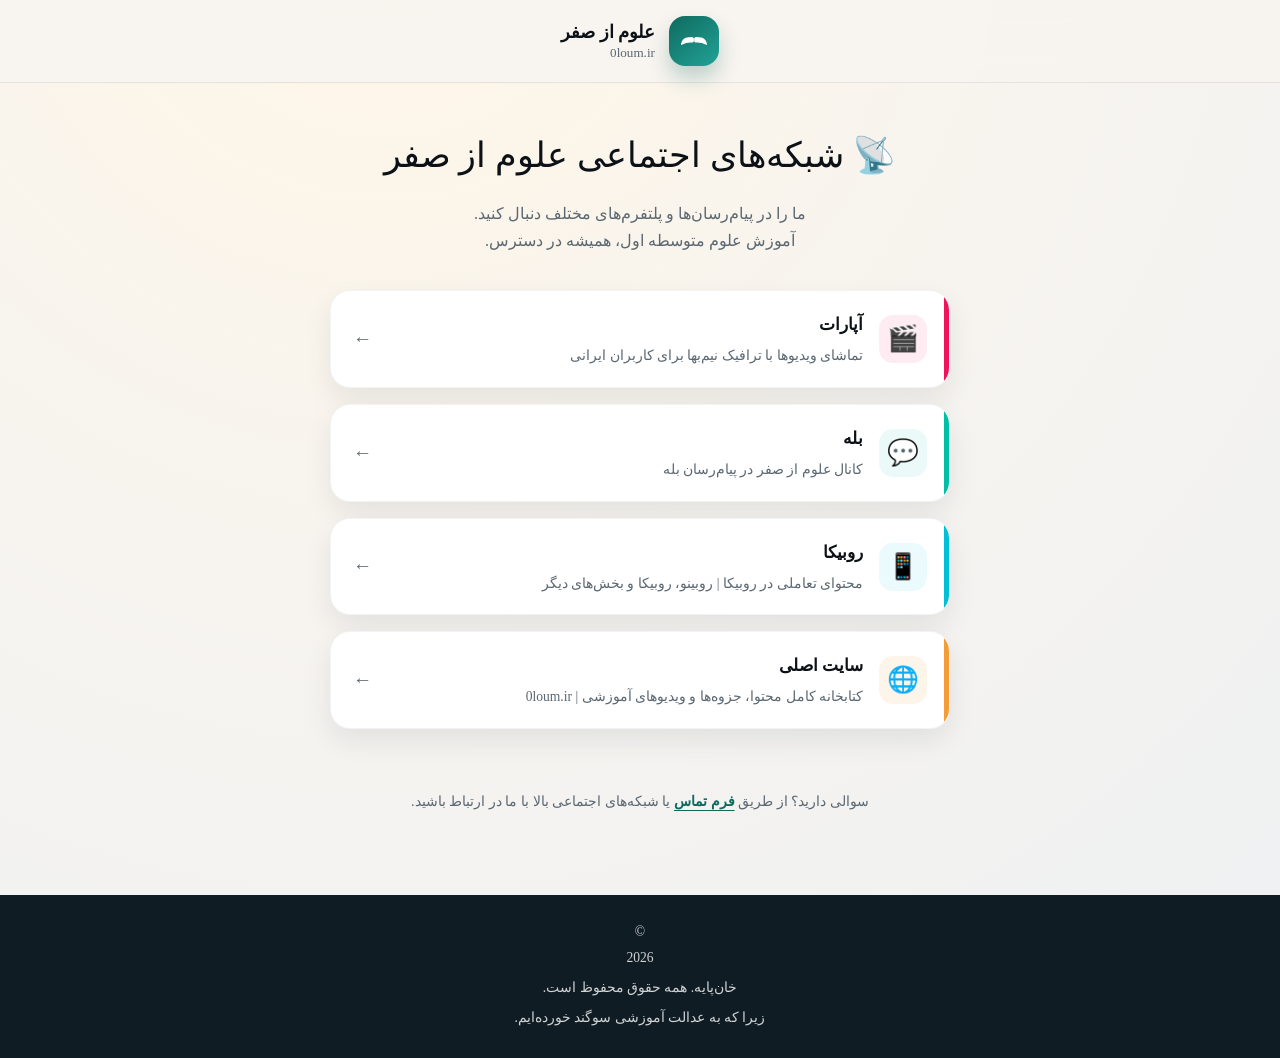
==== commit 621db485: "Set root index.html to links page (links/index.html)" ====
--- a/index.html
+++ b/index.html
@@ -1,140 +1,459 @@
-﻿<!doctype html>
+<!doctype html>
 <html lang="fa" dir="rtl">
   <head>
-    <!-- تعیین کدگذاری کاراکترها به UTF-8 برای پشتیبانی از حروف فارسی و کاراکترهای ویژه -->
     <meta charset="utf-8" />
-
-    <!-- تنظیم نمایۀ دید (Viewport) برای نمایش واکنش‌گرا در موبایل و تبلت -->
     <meta name="viewport" content="width=device-width,initial-scale=1" />
-
-    <!-- عنوان صفحه که در تب مرورگر و نتایج جستجو نمایش داده می‌شود -->
-    <title>علوم از صفر</title>
-
-    <!-- توضیح متای صفحه که موتورهای جستجو و شبکه‌های اجتماعی از آن استفاده می‌کنند -->
+    <title>شبکه‌های اجتماعی | علوم از صفر</title>
     <meta
       name="description"
-      content="پلتفرم آموزش علوم متوسطه اول؛ ویدئوهای آموزشی، جزوه‌های طبقه‌بندی‌شده و تمرین‌های هدفمند."
+      content="تمام راه‌های ارتباطی و شبکه‌های اجتماعی علوم از صفر در یک صفحه؛ ما را در پیام‌رسان‌ها و پلتفرم‌های مختلف دنبال کنید."
     />
-
-    <!-- نام نویسنده یا تولیدکنندۀ محتوا -->
     <meta name="author" content="خان‌پایه" />
-
-    <!-- دستور به ربات‌های جستجو: صفحه را ایندکس کن و لینک‌های آن را دنبال کن -->
     <meta name="robots" content="index,follow" />
-
-    <!-- رنگ تم مرورگر در موبایل (مثلاً نوار بالای کروم اندروید) -->
     <meta name="theme-color" content="#0f6a5f" />
-
-    <!-- آدرس نسخۀ اصلی (Canonical) صفحه برای جلوگیری از محتوای تکراری -->
-    <link rel="canonical" href="https://0loum.ir" />
-
-    <!-- Favicon با اندازه‌های مختلف برای نمایش در مرورگر -->
+    <link rel="canonical" href="https://links.0loum.ir" />
     <link
       rel="icon"
       type="image/png"
-      href="/assets/images/icons/favicon-96x96.png"
+      href="../assets/images/icons/favicon-96x96.png"
       sizes="96x96"
     />
     <link
       rel="icon"
       type="image/svg+xml"
-      href="/assets/images/icons/favicon.svg"
+      href="../assets/images/icons/favicon.svg"
     />
-    <link rel="shortcut icon" href="/assets/images/icons/favicon.ico" />
-
-    <!-- آیکون اپل برای وقتی که سایت به صفحه اصلی آیفون/آیپد اضافه شود -->
+    <link rel="shortcut icon" href="../assets/images/icons/favicon.ico" />
     <link
       rel="apple-touch-icon"
       sizes="180x180"
-      href="/assets/images/icons/apple-touch-icon.png"
+      href="../assets/images/icons/apple-touch-icon.png"
     />
-
-    <!-- تنظیمات نمایش وب‌اپ در iOS: امکان اجرای تمام‌صفحه -->
     <meta name="apple-mobile-web-app-capable" content="yes" />
-    <!-- استایل نوار وضعیت در iOS: شفاف با متن تیره -->
     <meta
       name="apple-mobile-web-app-status-bar-style"
       content="black-translucent"
     />
-
-    <!-- قابلیت وب‌اپ در اندروید/کروم -->
     <meta name="mobile-web-app-capable" content="yes" />
-
-    <!-- فایل manifest برای تعریف نام، آیکون و تنظیمات PWA -->
-    <link rel="manifest" href="/site.webmanifest" />
-
-    <!-- پیش‌اتصال به سرور تحلیلی (Plausible) برای سرعت‌بخشی به درخواست‌های بعدی -->
-    <!--<link rel="preconnect" href="https://plausible.io" />-->
-
-    <!-- لینک دادن فایل‌های CSS -->
-    <link rel="stylesheet" href="assets/CSS/reset.css" />
-    <!-- بازنشانی استایل‌های پیش‌فرض مرورگر -->
-    <link rel="stylesheet" href="assets/CSS/style.css" />
-    <!-- استایل اصلی سایت -->
-
-    <!-- متا‌های Open Graph برای نمایش بهتر هنگام اشتراک‌گذاری در شبکه‌های اجتماعی مانند فیسبوک و تلگرام -->
-    <meta property="og:title" content="علوم از صفر" />
-    <meta
-      property="og:description"
-      content="پلتفرم آموزش علوم متوسطه اول؛ ویدئوهای آموزشی، جزوه‌های طبقه‌بندی‌شده و تمرین‌های هدفمند."
+    <link rel="manifest" href="../site.webmanifest" />
+
+    <!-- فونت‌های وزیرمتن (همان فونت‌های سایت اصلی) -->
+    <link
+      rel="stylesheet"
+      href="../assets/fonts/Vazirmatn/Round-Dots/misc/UI-Farsi-Digits/Vazirmatn-RD-UI-FD-font-face.css"
     />
-    <meta property="og:type" content="website" />
-    <meta property="og:url" content="https://0loum.ir" />
-    <!--<meta property="og:image" content="https://0loum.ir/assets/images/og-image.jpg" />-->
-    <!--Review: آدرس تصویر باید چک شود -->
-    <meta property="og:site_name" content="علوم از صفر" />
-    <meta property="og:locale" content="fa_IR" />
-
-    <!-- متا‌های Twitter Card برای نمایش بهتر هنگام اشتراک‌گذاری در توییتر -->
-    <meta name="twitter:card" content="summary_large_image" />
-    <!-- کارت با تصویر بزرگ -->
-    <meta name="twitter:title" content="علوم 0" />
-    <meta
-      name="twitter:description"
-      content="پلتفرم آموزش علوم متوسطه اول؛ ویدئوهای آموزشی، جزوه‌های طبقه‌بندی‌شده و تمرین‌های هدفمند."
+    <link
+      rel="stylesheet"
+      href="../assets/fonts/Vazirmatn/Round-Dots/misc/UI/Vazirmatn-RD-UI-font-face.css"
     />
-    <!--<meta name="twitter:image" content="https://0loum.ir/assets/images/og-image.jpg" />-->
-    <!--Review: آدرس تصویر باید چک شود -->
-    <!--<meta name="twitter:site" content="@username" />-->
-    <!--Review: نام کاربری توییتر باید جایگزین شود -->
-
-    <!-- اسکریپت تحلیل Plausible (غیرفعال شده) -->
-    <!-- <script defer data-domain="0loum.ir" src="https://plausible.io/js/script.js"></script> -->
-
-    <!-- داده‌های ساختاریافتۀ JSON-LD برای سازمان آموزشی -->
-    <script type="application/ld+json">
-      {
-        "@context": "https://schema.org",
-        "@type": "EducationalOrganization",
-        "name": "علوم از صفر",
-        "description": "پلتفرم آموزش علوم متوسطه اول؛ ویدئوهای آموزشی، جزوه‌های طبقه‌بندی‌شده و تمرین‌های هدفمند.",
-        "url": "https://0loum.ir",
-        "logo": "https://0loum.ir/assets/images/icons/web-app-manifest-512x512.png"
-      }
-    </script>
-
-    <!-- داده‌های ساختاریافتۀ JSON-LD برای وبسایت و جستجوی داخلی -->
-    <script type="application/ld+json">
-      {
-        "@context": "https://schema.org",
-        "@type": "WebSite",
-        "name": "علوم از صفر",
-        "url": "https://0loum.ir",
-        "potentialAction": {
-          "@type": "SearchAction",
-          "target": "https://0loum.ir/library.html?search={search_term_string}",
-          "query-input": "required name=search_term_string"
+
+    <link rel="stylesheet" href="../assets/CSS/reset.css" />
+
+    <!-- استایل اصلی سایت (برای توکن‌های طراحی و استایل‌های پایه) -->
+    <link rel="stylesheet" href="../assets/CSS/style.css" />
+
+    <!-- استایل‌های اختصاصی صفحه لینک -->
+    <style>
+      :root {
+        --links-max-width: 620px;
+        --card-gap: 16px;
+      }
+
+      /* بازنویسی بک‌گراند برای تطابق با سایت اصلی */
+      body {
+        background: radial-gradient(
+          circle at 30% -10%,
+          #fff6e6 0%,
+          #f7f4ef 45%,
+          #edf0f2 100%
+        );
+        display: flex;
+        flex-direction: column;
+        min-height: 100vh;
+      }
+
+      /* هدر ساده‌شده */
+      .links-header {
+        position: sticky;
+        top: 0;
+        z-index: 200;
+        background: rgba(247, 244, 239, 0.88);
+        backdrop-filter: blur(12px);
+        -webkit-backdrop-filter: blur(12px);
+        border-bottom: 1px solid rgba(15, 28, 36, 0.08);
+        padding: 16px 0;
+      }
+
+      .links-header-inner {
+        width: min(100% - 40px, var(--links-max-width));
+        margin: 0 auto;
+        display: flex;
+        align-items: center;
+        justify-content: center;
+        gap: 16px;
+      }
+
+      .links-brand {
+        display: flex;
+        align-items: center;
+        gap: 14px;
+        text-decoration: none;
+        color: inherit;
+      }
+
+      .links-brand-mark {
+        width: 50px;
+        height: 50px;
+        border-radius: 16px;
+        background: linear-gradient(140deg, var(--primary), #22a296);
+        color: #fff;
+        display: grid;
+        place-items: center;
+        box-shadow: 0 12px 20px rgba(15, 106, 95, 0.25);
+        flex-shrink: 0;
+      }
+
+      .links-brand-mark svg {
+        width: 30px;
+        height: 30px;
+      }
+
+      .links-brand-title {
+        display: flex;
+        flex-direction: column;
+        font-weight: 700;
+        font-size: 1.1rem;
+        line-height: 1.4;
+      }
+
+      .links-brand-title span {
+        font-family: Vazirmatn RD UI;
+        font-size: 0.82rem;
+        color: var(--muted);
+        font-weight: 500;
+      }
+
+      /* محتوای اصلی */
+      .links-main {
+        flex: 1;
+        padding: 40px 0 60px;
+      }
+
+      .links-container {
+        width: min(100% - 40px, var(--links-max-width));
+        margin: 0 auto;
+      }
+
+      .links-intro {
+        text-align: center;
+        margin-bottom: 36px;
+      }
+
+      .links-intro h1 {
+        font-size: clamp(1.6rem, 3vw, 2.2rem);
+        margin-bottom: 10px;
+        color: var(--ink);
+      }
+
+      .links-intro p {
+        color: var(--muted);
+        font-size: 1rem;
+        line-height: 1.7;
+      }
+
+      /* کارت‌های لینک */
+      .links-list {
+        display: flex;
+        flex-direction: column;
+        gap: var(--card-gap);
+      }
+
+      .link-card {
+        display: flex;
+        align-items: center;
+        gap: 16px;
+        background: var(--surface);
+        border-radius: var(--radius-lg);
+        padding: 18px 22px;
+        box-shadow: 0 12px 28px rgba(13, 25, 33, 0.08);
+        border: 1px solid rgba(15, 28, 36, 0.05);
+        text-decoration: none;
+        color: var(--ink);
+        transition:
+          transform 250ms cubic-bezier(0.34, 1.56, 0.64, 1),
+          box-shadow 250ms ease,
+          border-color 250ms ease;
+        position: relative;
+        overflow: hidden;
+      }
+
+      .link-card::before {
+        content: "";
+        position: absolute;
+        top: 0;
+        right: 0;
+        width: 5px;
+        height: 100%;
+        border-radius: 0 20px 20px 0;
+        transition: width 250ms ease;
+      }
+
+      .link-card:hover {
+        transform: translateY(-4px);
+        box-shadow: 0 20px 45px rgba(13, 25, 33, 0.16);
+        border-color: rgba(15, 106, 95, 0.15);
+      }
+
+      .link-card:hover::before {
+        width: 8px;
+      }
+
+      .link-card:active {
+        transform: translateY(-2px) scale(0.99);
+      }
+
+      /* رنگ‌بندی متنوع برای نوار کناری کارت‌ها */
+      .link-card.card-telegram::before {
+        background: #0088cc;
+      }
+
+      .link-card.card-instagram::before {
+        background: linear-gradient(135deg, #833ab4, #fd1d1d, #fcb045);
+      }
+
+      .link-card.card-youtube::before {
+        background: #ff0000;
+      }
+
+      .link-card.card-aparat::before {
+        background: #ed145b;
+      }
+
+      .link-card.card-eitaa::before {
+        background: #ff8c00;
+      }
+
+      .link-card.card-bale::before {
+        background: #00bfa5;
+      }
+
+      .link-card.card-rubika::before {
+        background: #00bfd6;
+      }
+
+      .link-card.card-whatsapp::before {
+        background: #25d366;
+      }
+
+      .link-card.card-email::before {
+        background: var(--primary);
+      }
+
+      .link-card.card-website::before {
+        background: var(--accent);
+      }
+
+      .link-card.card-default::before {
+        background: var(--primary);
+      }
+
+      /* آیکون داخل کارت */
+      .link-card-icon {
+        width: 48px;
+        height: 48px;
+        border-radius: 14px;
+        display: grid;
+        place-items: center;
+        font-size: 1.6rem;
+        flex-shrink: 0;
+        background: rgba(15, 106, 95, 0.08);
+      }
+
+      .link-card.card-telegram .link-card-icon {
+        background: rgba(0, 136, 204, 0.1);
+      }
+
+      .link-card.card-instagram .link-card-icon {
+        background: rgba(131, 58, 180, 0.08);
+      }
+
+      .link-card.card-youtube .link-card-icon {
+        background: rgba(255, 0, 0, 0.08);
+      }
+
+      .link-card.card-aparat .link-card-icon {
+        background: rgba(237, 20, 91, 0.08);
+      }
+
+      .link-card.card-eitaa .link-card-icon {
+        background: rgba(255, 140, 0, 0.08);
+      }
+
+      .link-card.card-bale .link-card-icon {
+        background: rgba(0, 191, 165, 0.08);
+      }
+
+      .link-card.card-rubika .link-card-icon {
+        background: rgba(0, 191, 214, 0.08);
+      }
+
+      .link-card.card-whatsapp .link-card-icon {
+        background: rgba(37, 211, 102, 0.08);
+      }
+
+      .link-card.card-email .link-card-icon {
+        background: rgba(15, 106, 95, 0.1);
+      }
+
+      .link-card.card-website .link-card-icon {
+        background: rgba(243, 156, 56, 0.1);
+      }
+
+      /* متن داخل کارت */
+      .link-card-body {
+        flex: 1;
+        min-width: 0;
+      }
+
+      .link-card-title {
+        font-weight: 700;
+        font-size: 1.05rem;
+        margin-bottom: 2px;
+        color: var(--ink);
+      }
+
+      .link-card-desc {
+        font-size: 0.85rem;
+        color: var(--muted);
+        white-space: nowrap;
+        overflow: hidden;
+        text-overflow: ellipsis;
+      }
+
+      /* فلش راهنما */
+      .link-card-arrow {
+        flex-shrink: 0;
+        color: var(--muted);
+        font-size: 1.2rem;
+        transition: transform 250ms ease;
+      }
+
+      .link-card:hover .link-card-arrow {
+        transform: translateX(6px);
+        color: var(--primary);
+      }
+
+      /* بخش انتهایی */
+      .links-footer-note {
+        text-align: center;
+        margin-top: 40px;
+        padding: 20px;
+        color: var(--muted);
+        font-size: 0.9rem;
+        line-height: 1.8;
+      }
+
+      .links-footer-note a {
+        color: var(--primary);
+        font-weight: 600;
+        text-decoration: underline;
+        text-underline-offset: 4px;
+      }
+
+      .links-footer-note a:hover {
+        color: var(--primary-strong);
+      }
+
+      /* فوتر */
+      .links-page-footer {
+        background: var(--bg-deep);
+        color: rgba(255, 255, 255, 0.8);
+        padding: 24px 0;
+        text-align: center;
+        font-family: Vazirmatn RD UI;
+        font-size: 0.85rem;
+      }
+
+      .links-page-footer span {
+        display: block;
+        margin-bottom: 4px;
+      }
+
+      /* ریسپانسیو */
+      @media (max-width: 600px) {
+        .link-card {
+          padding: 14px 16px;
+          gap: 12px;
         }
-      }
-    </script>
+
+        .link-card-icon {
+          width: 40px;
+          height: 40px;
+          font-size: 1.3rem;
+          border-radius: 12px;
+        }
+
+        .link-card-title {
+          font-size: 0.95rem;
+        }
+
+        .link-card-desc {
+          font-size: 0.78rem;
+        }
+
+        .links-intro {
+          margin-bottom: 24px;
+        }
+
+        .links-main {
+          padding: 28px 0 40px;
+        }
+      }
+
+      @media (prefers-reduced-motion: reduce) {
+        .link-card {
+          transition: none;
+        }
+
+        .link-card:hover .link-card-arrow {
+          transform: none;
+        }
+      }
+      .link-card.card-telegram {
+        display: none;
+      }
+      .link-card.card-instagram {
+        display: none;
+      }
+      .link-card.card-youtube {
+        display: none;
+      }
+      .link-card.card-eitaa {
+        display: none;
+      }
+      .link-card.card-whatsapp {
+        display: none;
+      }
+      .link-card.link-card.card-email {
+        display: none;
+      }
+    </style>
   </head>
 
   <body>
-    <a class="skip-link" href="#content">رفتن به محتوا</a>
-    <header class="site-header">
-      <div class="wrap header-inner">
-        <div class="brand" href="index.html" aria-label="صفحه اصلی">
-          <div class="brand-mark">
+    <!-- لینک پرش به محتوا برای دسترسی‌پذیری -->
+    <a class="skip-link" href="#links-content">رفتن به محتوا</a>
+
+    <!-- هدر -->
+    <header class="links-header">
+      <div class="links-header-inner">
+        <a
+          class="links-brand"
+          href="https://0loum.ir"
+          aria-label="بازگشت به سایت اصلی علوم از صفر"
+        >
+          <div class="links-brand-mark">
+            <!-- همان آیکون سبیل سایت اصلی -->
             <svg
               id="mustache"
               xmlns="http://www.w3.org/2000/svg"
@@ -162,309 +481,223 @@
               />
             </svg>
           </div>
-          <div class="brand-title">
+          <div class="links-brand-title">
             علوم از صفر
             <span>0loum.ir</span>
           </div>
-        </div>
-        <nav class="main-nav" aria-label="منوی اصلی">
-          <a class="active" href="index.html">خانه</a>
-          <a href="library.html">کتابخانه</a>
-          <a href="about.html">درباره دبیر</a>
-          <a href="contact.html">ارتباط</a>
-        </nav>
-        <div class="header-actions">
-          <a class="btn btn-ghost" href="library.html">شروع سریع</a>
-          <a class="btn btn-primary" href="contact.html">ثبت مشاوره</a>
-        </div>
-        <button
-          class="mobile-toggle"
-          type="button"
-          data-mobile-toggle
-          aria-label="باز کردن منو"
-        >
-          ☰
-        </button>
+        </a>
       </div>
     </header>
 
-    <div class="mobile-panel" data-mobile-panel>
-      <button class="mobile-panel-close" aria-label="بستن منو">✕</button>
-      <nav aria-label="منوی موبایل">
-        <a href="index.html">خانه</a>
-        <a href="library.html">کتابخانه</a>
-        <a href="about.html">درباره دبیر</a>
-        <a href="contact.html">ارتباط</a>
-        <a class="btn btn-primary consultation-btn" href="contact.html"
-          >ثبت مشاوره</a
-        >
-      </nav>
-    </div>
-
-    <main id="content">
-      <section class="hero">
-        <div class="wrap hero-grid">
-          <div>
-            <h1>علوم از صفر تا 100!</h1>
-            <p>یادگیری مفهومی با ویدیو، جزوه و تمرین هدفمند.</p>
-            <div class="actions">
-              <a class="btn btn-primary" href="library.html"
-                >ورود به کتابخانه محتوا</a
-              >
-              <a class="btn btn-ghost" href="#tracks">مسیرهای یادگیری</a>
-            </div>
-          </div>
-          <div class="hero-card reveal">
-            <span class="hero-badge">بیش از 120 رسانه آموزشی</span>
-            <img
-              src="assets/images/hero.jpg"
-              alt="دبیر علوم در حال آموزش"
-              loading="lazy"
-            />
-          </div>
+    <!-- محتوای اصلی -->
+    <main class="links-main" id="links-content">
+      <div class="links-container">
+        <!-- متن معرفی -->
+        <div class="links-intro">
+          <h1>📡 شبکه‌های اجتماعی علوم از صفر</h1>
+          <p>
+            ما را در پیام‌رسان‌ها و پلتفرم‌های مختلف دنبال کنید.<br />آموزش علوم
+            متوسطه اول، همیشه در دسترس.
+          </p>
         </div>
-        <div class="hero-bg" aria-hidden="true"></div>
-      </section>
-
-      <section class="section">
-        <div class="wrap">
-          <h2 class="section-title">چرا از صفر؟</h2>
-          <p class="section-subtitle">
-            همه چیز برای یادگیری آماده است: ویدیو، جزوه و تمرین.
+
+        <!-- لیست لینک‌ها -->
+        <div class="links-list">
+          <!-- تلگرام -->
+          <a
+            class="link-card card-telegram"
+            href="https://t.me/0loum"
+            target="_blank"
+            rel="noopener noreferrer"
+          >
+            <div class="link-card-icon">📬</div>
+            <div class="link-card-body">
+              <div class="link-card-title">تلگرام</div>
+              <div class="link-card-desc">
+                کانال رسمی علوم از صفر | جزوه‌ها، ویدیوها و اطلاعیه‌ها
+              </div>
+            </div>
+            <span class="link-card-arrow" aria-hidden="true">←</span>
+          </a>
+
+          <!-- اینستاگرام -->
+          <a
+            class="link-card card-instagram"
+            href="#"
+            target="_blank"
+            rel="noopener noreferrer"
+          >
+            <div class="link-card-icon">📷</div>
+            <div class="link-card-body">
+              <div class="link-card-title">اینستاگرام</div>
+              <div class="link-card-desc">
+                کلیپ‌های آموزشی کوتاه، استوری‌های علمی و نکات امتحانی
+              </div>
+            </div>
+            <span class="link-card-arrow" aria-hidden="true">←</span>
+          </a>
+
+          <!-- یوتیوب -->
+          <a
+            class="link-card card-youtube"
+            href="#"
+            target="_blank"
+            rel="noopener noreferrer"
+          >
+            <div class="link-card-icon">▶️</div>
+            <div class="link-card-body">
+              <div class="link-card-title">یوتیوب</div>
+              <div class="link-card-desc">
+                ویدیوهای بلند آموزشی با کیفیت بالا و توضیحات کامل
+              </div>
+            </div>
+            <span class="link-card-arrow" aria-hidden="true">←</span>
+          </a>
+
+          <!-- آپارات -->
+          <a
+            class="link-card card-aparat"
+            href="https://aparat.com/0loum"
+            target="_blank"
+            rel="noopener noreferrer"
+          >
+            <div class="link-card-icon">🎬</div>
+            <div class="link-card-body">
+              <div class="link-card-title">آپارات</div>
+              <div class="link-card-desc">
+                تماشای ویدیوها با ترافیک نیم‌بها برای کاربران ایرانی
+              </div>
+            </div>
+            <span class="link-card-arrow" aria-hidden="true">←</span>
+          </a>
+
+          <!-- ایتا -->
+          <a
+            class="link-card card-eitaa"
+            href="#"
+            target="_blank"
+            rel="noopener noreferrer"
+          >
+            <div class="link-card-icon">✉️</div>
+            <div class="link-card-body">
+              <div class="link-card-title">ایتا</div>
+              <div class="link-card-desc">
+                کانال آموزشی در پیام‌رسان ایتا | محتوای اختصاصی
+              </div>
+            </div>
+            <span class="link-card-arrow" aria-hidden="true">←</span>
+          </a>
+
+          <!-- بله -->
+          <a
+            class="link-card card-bale"
+            href="https://ble.ir/Ch_0loum"
+            target="_blank"
+            rel="noopener noreferrer"
+          >
+            <div class="link-card-icon">💬</div>
+            <div class="link-card-body">
+              <div class="link-card-title">بله</div>
+              <div class="link-card-desc">
+                کانال علوم از صفر در پیام‌رسان بله
+              </div>
+            </div>
+            <span class="link-card-arrow" aria-hidden="true">←</span>
+          </a>
+
+          <!-- روبیکا -->
+          <a
+            class="link-card card-rubika"
+            href="https://rubika.ir/ch_0loum"
+            target="_blank"
+            rel="noopener noreferrer"
+          >
+            <div class="link-card-icon">📱</div>
+            <div class="link-card-body">
+              <div class="link-card-title">روبیکا</div>
+              <div class="link-card-desc">
+                محتوای تعاملی در روبیکا | روبینو، روبیکا و بخش‌های دیگر
+              </div>
+            </div>
+            <span class="link-card-arrow" aria-hidden="true">←</span>
+          </a>
+
+          <!-- واتساپ -->
+          <a
+            class="link-card card-whatsapp"
+            href="https://wa.me/989000000000"
+            target="_blank"
+            rel="noopener noreferrer"
+          >
+            <div class="link-card-icon">🟢</div>
+            <div class="link-card-body">
+              <div class="link-card-title">واتساپ</div>
+              <div class="link-card-desc">
+                ارتباط مستقیم و پرسش‌وپاسخ از طریق واتساپ
+              </div>
+            </div>
+            <span class="link-card-arrow" aria-hidden="true">←</span>
+          </a>
+
+          <!-- ایمیل -->
+          <a
+            class="link-card card-email"
+            href="mailto:Khanepaye.0loum@gmail.com"
+          >
+            <div class="link-card-icon">✉️</div>
+            <div class="link-card-body">
+              <div class="link-card-title">ایمیل</div>
+              <div class="link-card-desc">Khanepaye.0loum@gmail.com</div>
+            </div>
+            <span class="link-card-arrow" aria-hidden="true">←</span>
+          </a>
+
+          <!-- سایت اصلی -->
+          <a class="link-card card-website" href="https://0loum.ir">
+            <div class="link-card-icon">🌐</div>
+            <div class="link-card-body">
+              <div class="link-card-title">سایت اصلی</div>
+              <div class="link-card-desc">
+                کتابخانه کامل محتوا، جزوه‌ها و ویدیوهای آموزشی | 0loum.ir
+              </div>
+            </div>
+            <span class="link-card-arrow" aria-hidden="true">←</span>
+          </a>
+        </div>
+        <!-- /.links-list -->
+
+        <!-- متن انتهایی -->
+        <div class="links-footer-note">
+          <p>
+            سوالی دارید؟ از طریق
+            <a href="https://0loum.ir/contact.html">فرم تماس</a>
+            یا شبکه‌های اجتماعی بالا با ما در ارتباط باشید.
           </p>
-          <div class="stats">
-            <div class="stat-card reveal">
-              <strong>تعدادی</strong>
-              <span>ویدیو بلند آموزشی </span>
-            </div>
-            <div class="stat-card reveal">
-              <strong>تعدادی</strong>
-              <span>ویدیو کوتاه آموزشی </span>
-            </div>
-            <div class="stat-card reveal">
-              <strong>30</strong>
-              <span>جزوه و درس‌نامه</span>
-            </div>
-            <div class="stat-card reveal">
-              <strong>تعدادی</strong>
-              <span>تمرین و نمونه‌سوال با پاسخ‌نامه</span>
-            </div>
-          </div>
-        </div>
-      </section>
-
-      <section class="section">
-        <div class="wrap">
-          <h2 class="section-title">چرا تا 100؟</h2>
-          <p class="section-subtitle">بهانه‌ای برای یادنگرفتن نیست.</p>
-          <div class="grid-3">
-            <article class="feature-card reveal">
-              <!--div class="feature-icon">🎯</div-->
-              <h3>یادگیری مفهومی</h3>
-              <p>تمرکز روی فهم چرایی و چگونگی پدیده‌ها، نه حفظ کردن سطحی.</p>
-            </article>
-            <article class="feature-card reveal">
-              <!--div class="feature-icon">🧪</div-->
-              <h3>آزمایش محور</h3>
-              <p>
-                ویدیوها و تمرین‌ها با مثال‌های واقعی و آزمایش‌های ساده طراحی
-                شده‌اند.
-              </p>
-            </article>
-            <article class="feature-card reveal">
-              <!--div class="feature-icon">📚</div-->
-              <h3>جزوه‌های حرفه‌ای</h3>
-              <p>
-                جزوه‌های طبقه‌بندی‌شده برای مرور سریع، آمادگی آزمون و جمع‌بندی.
-              </p>
-            </article>
-          </div>
-        </div>
-      </section>
-
-      <section class="section" id="tracks">
-        <div class="wrap">
-          <h2 class="section-title">مسیرهای یادگیری</h2>
-          <p class="section-subtitle">
-            هر پایه مسیر اختصاصی خودش را دارد؛ از مفاهیم پایه تا مرورهای
-            آزمون‌محور.
-          </p>
-          <div class="grade-grid">
-            <article class="grade-card reveal">
-              <h3>پایه هفتم</h3>
-              <p>
-                شروع جذاب با مفاهیم بنیادی، آزمایش‌های ساده و تقویت مهارت مشاهده
-                و تحلیل.
-              </p>
-              <a class="btn btn-ghost" href="library.html?path=grade-7"
-                >مشاهده محتوا</a
-              >
-            </article>
-            <article class="grade-card reveal">
-              <h3>پایه هشتم</h3>
-              <p>
-                ترکیب مفاهیم پیچیده‌تر با تمرین‌های طبقه‌بندی‌شده برای تثبیت
-                مطالب.
-              </p>
-              <a class="btn btn-ghost" href="library.html?path=grade-8"
-                >مشاهده محتوا</a
-              >
-            </article>
-            <article class="grade-card reveal">
-              <h3>پایه نهم</h3>
-              <p>
-                مرور کامل سال‌های گذشته + آمادگی هدفمند برای امتحانات پایان ترم.
-              </p>
-              <a class="btn btn-ghost" href="library.html?path=grade-9"
-                >مشاهده محتوا</a
-              >
-            </article>
-          </div>
-        </div>
-      </section>
-
-      <section class="section">
-        <div class="wrap">
-          <h2 class="section-title">نمونه‌ای از رسانه‌ها</h2>
-          <p class="section-subtitle">
-            گزیده‌ای از محتواهای پرطرفدار برای شروع سریع.
-          </p>
-          <div class="media-grid">
-            <article class="media-card reveal">
-              <span>ویدیو 12 دقیقه‌ای</span>
-              <h4>نیروهای وارد بر جسم در حرکت</h4>
-              <p>
-                تحلیل قدم‌به‌قدم نیروها با انیمیشن‌های ساده و مثال‌های ملموس.
-              </p>
-              <div class="actions">
-                <a class="btn btn-primary" href="video-player.html?id=forces-1"
-                  >پخش ویدیو</a
-                >
-                <a
-                  class="btn btn-ghost"
-                  href="assets/downloads/کاربرگ%20علوم%20هفتم%20فصل%20(1).pdf"
-                  >جزوه مرتبط</a
-                >
-              </div>
-              <div class="tag">پایه هشتم</div>
-            </article>
-            <article class="media-card reveal">
-              <span>جزوه 8 صفحه‌ای</span>
-              <h4>چرخه‌های مواد در طبیعت</h4>
-              <p>خلاصه درس + سوالات پرتکرار امتحانی برای مرور سریع.</p>
-              <div class="actions">
-                <a
-                  class="btn btn-primary"
-                  href="assets/downloads/کاربرگ%20علوم%20هفتم%20فصل%20(2).pdf"
-                  >دانلود جزوه</a
-                >
-                <a
-                  class="btn btn-ghost"
-                  href="library.html?path=grade-7&type=notes"
-                  >جزوه‌های بیشتر</a
-                >
-              </div>
-              <div class="tag">پایه هفتم</div>
-            </article>
-            <article class="media-card reveal">
-              <span>ویدیو 18 دقیقه‌ای</span>
-              <h4>الکتریسیته و مدارها</h4>
-              <p>ترکیب مفاهیم با تمرین‌های حل‌شده و نکات امتحانی.</p>
-              <div class="actions">
-                <a
-                  class="btn btn-primary"
-                  href="video-player.html?id=static-electricity"
-                  >پخش ویدیو</a
-                >
-                <a
-                  class="btn btn-ghost"
-                  href="assets/downloads/کاربرگ%20علوم%20هفتم%20فصل%20(7).pdf"
-                  >جزوه مرتبط</a
-                >
-              </div>
-              <div class="tag">پایه هفتم</div>
-            </article>
-          </div>
-        </div>
-      </section>
-
-      <section class="section">
-        <div class="wrap">
-          <h2 class="section-title">سوالات پرتکرار</h2>
-          <div class="faq">
-            <details class="reveal">
-              <summary>چطور به محتواها دسترسی پیدا کنم؟</summary>
-              <p>
-                کافی است وارد کتابخانه شوید و بر اساس پایه و موضوع، ویدیو یا
-                جزوه موردنظر را انتخاب کنید.
-              </p>
-            </details>
-            <details class="reveal">
-              <summary>آیا محتواها مطابق آخرین کتاب درسی است؟</summary>
-              <p>
-                بله، همه منابع بر اساس آخرین تغییرات کتاب علوم متوسطه اول تدوین
-                شده‌اند.
-              </p>
-            </details>
-            <details class="reveal">
-              <summary>چطور سوالاتم را مطرح کنم؟</summary>
-              <p>
-                از طریق فرم تماس یا پیام‌رسان‌های معرفی‌شده می‌توانید سوالات خود
-                را ارسال کنید.
-              </p>
-            </details>
-          </div>
-        </div>
-      </section>
-
-      <section class="section">
-        <div class="wrap">
-          <div class="cta reveal">
-            <h2>آماده‌ای مسیر یادگیریت رو شروع کنی؟</h2>
-            <p>به کتابخانه خان‌پایه برو و اولین درس را همین امروز ببین.</p>
-            <div class="actions">
-              <a class="btn btn-primary" href="library.html"
-                >ورود به کتابخانه</a
-              >
-              <a class="btn btn-ghost" href="contact.html">درخواست مشاوره</a>
-            </div>
-          </div>
-        </div>
-      </section>
-    </main>
-
-    <footer class="site-footer">
-      <div class="wrap">
-        <div class="footer-grid">
-          <div>
-            <h4>علوم از صفر</h4>
-            <p>
-              پلتفرم آموزش علوم متوسطه اول؛ ویدئوهای آموزشی، جزوه‌های
-              طبقه‌بندی‌شده و تمرین‌های هدفمند.
-            </p>
-          </div>
-          <div>
-            <h4>دسترسی سریع</h4>
-            <a href="library.html">کتابخانه</a>
-            <a href="about.html">درباره دبیر</a>
-            <a href="contact.html">ارتباط</a>
-          </div>
-          <div>
-            <h4>راه‌های ارتباطی</h4>
-            <a href="mailto:Khanepaye.0loum@gmail.com"
-              >Khanepaye.0loum@gmail.com</a
-            >
-            <a href="tel:+989000000000">+98 900 000 0000</a>
-            <a><span>هرمزگان، بندرعباس</span></a>
-          </div>
-        </div>
-        <div class="footer-bottom">
-          <span>© <span data-year></span> خان‌پایه. همه حقوق محفوظ است.</span>
-          <span>زیرا که به عدالت آموزشی سوگند خورده‌ایم.</span>
         </div>
       </div>
+    </main>
+
+    <!-- فوتر -->
+    <footer class="links-page-footer">
+      <div>
+        <span>© <span data-year></span> خان‌پایه. همه حقوق محفوظ است.</span>
+        <span>زیرا که به عدالت آموزشی سوگند خورده‌ایم.</span>
+      </div>
     </footer>
 
-    <script src="assets/JS/main.js"></script>
+    <!-- اسکریپت‌ها -->
+    <script>
+      // تنظیم سال جاری در فوتر
+      document.querySelector("[data-year]").textContent =
+        new Date().getFullYear();
+      // (اختیاری) اگر می‌خواهید Plausible Analytics روی ساب‌دامین هم کار کند،
+      // خط زیر را از حالت کامنت خارج کرده و data-domain را به‌روز کنید:
+      //
+      // var p = document.createElement('script');
+      // p.defer = true;
+      // p.setAttribute('data-domain', 'links.0loum.ir');
+      // p.src = 'https://plausible.io/js/script.js';
+      // document.head.appendChild(p);
+    </script>
   </body>
 </html>
--- a/assets/fonts/Vazirmatn/Round-Dots/misc/UI-Farsi-Digits/Vazirmatn-RD-UI-FD-font-face.css
+++ b/assets/fonts/Vazirmatn/Round-Dots/misc/UI-Farsi-Digits/Vazirmatn-RD-UI-FD-font-face.css
@@ -0,0 +1,72 @@
+/* Generated by script */
+@font-face {
+  font-family: Vazirmatn RD UI FD;
+  src: url("fonts/webfonts/Vazirmatn-RD-UI-FD-Thin.woff2") format("woff2");
+  font-weight: 100;
+  font-style: normal;
+  font-display: swap;
+}
+
+@font-face {
+  font-family: Vazirmatn RD UI FD;
+  src: url("fonts/webfonts/Vazirmatn-RD-UI-FD-ExtraLight.woff2") format("woff2");
+  font-weight: 200;
+  font-style: normal;
+  font-display: swap;
+}
+
+@font-face {
+  font-family: Vazirmatn RD UI FD;
+  src: url("fonts/webfonts/Vazirmatn-RD-UI-FD-Light.woff2") format("woff2");
+  font-weight: 300;
+  font-style: normal;
+  font-display: swap;
+}
+
+@font-face {
+  font-family: Vazirmatn RD UI FD;
+  src: url("fonts/webfonts/Vazirmatn-RD-UI-FD-Regular.woff2") format("woff2");
+  font-weight: 400;
+  font-style: normal;
+  font-display: swap;
+}
+
+@font-face {
+  font-family: Vazirmatn RD UI FD;
+  src: url("fonts/webfonts/Vazirmatn-RD-UI-FD-Medium.woff2") format("woff2");
+  font-weight: 500;
+  font-style: normal;
+  font-display: swap;
+}
+
+@font-face {
+  font-family: Vazirmatn RD UI FD;
+  src: url("fonts/webfonts/Vazirmatn-RD-UI-FD-SemiBold.woff2") format("woff2");
+  font-weight: 600;
+  font-style: normal;
+  font-display: swap;
+}
+
+@font-face {
+  font-family: Vazirmatn RD UI FD;
+  src: url("fonts/webfonts/Vazirmatn-RD-UI-FD-Bold.woff2") format("woff2");
+  font-weight: 700;
+  font-style: normal;
+  font-display: swap;
+}
+
+@font-face {
+  font-family: Vazirmatn RD UI FD;
+  src: url("fonts/webfonts/Vazirmatn-RD-UI-FD-ExtraBold.woff2") format("woff2");
+  font-weight: 800;
+  font-style: normal;
+  font-display: swap;
+}
+
+@font-face {
+  font-family: Vazirmatn RD UI FD;
+  src: url("fonts/webfonts/Vazirmatn-RD-UI-FD-Black.woff2") format("woff2");
+  font-weight: 900;
+  font-style: normal;
+  font-display: swap;
+}
--- a/assets/fonts/Vazirmatn/Round-Dots/misc/UI/Vazirmatn-RD-UI-font-face.css
+++ b/assets/fonts/Vazirmatn/Round-Dots/misc/UI/Vazirmatn-RD-UI-font-face.css
@@ -0,0 +1,72 @@
+/* Generated by script */
+@font-face {
+  font-family: Vazirmatn RD UI;
+  src: url("fonts/webfonts/Vazirmatn-RD-UI-Thin.woff2") format("woff2");
+  font-weight: 100;
+  font-style: normal;
+  font-display: swap;
+}
+
+@font-face {
+  font-family: Vazirmatn RD UI;
+  src: url("fonts/webfonts/Vazirmatn-RD-UI-ExtraLight.woff2") format("woff2");
+  font-weight: 200;
+  font-style: normal;
+  font-display: swap;
+}
+
+@font-face {
+  font-family: Vazirmatn RD UI;
+  src: url("fonts/webfonts/Vazirmatn-RD-UI-Light.woff2") format("woff2");
+  font-weight: 300;
+  font-style: normal;
+  font-display: swap;
+}
+
+@font-face {
+  font-family: Vazirmatn RD UI;
+  src: url("fonts/webfonts/Vazirmatn-RD-UI-Regular.woff2") format("woff2");
+  font-weight: 400;
+  font-style: normal;
+  font-display: swap;
+}
+
+@font-face {
+  font-family: Vazirmatn RD UI;
+  src: url("fonts/webfonts/Vazirmatn-RD-UI-Medium.woff2") format("woff2");
+  font-weight: 500;
+  font-style: normal;
+  font-display: swap;
+}
+
+@font-face {
+  font-family: Vazirmatn RD UI;
+  src: url("fonts/webfonts/Vazirmatn-RD-UI-SemiBold.woff2") format("woff2");
+  font-weight: 600;
+  font-style: normal;
+  font-display: swap;
+}
+
+@font-face {
+  font-family: Vazirmatn RD UI;
+  src: url("fonts/webfonts/Vazirmatn-RD-UI-Bold.woff2") format("woff2");
+  font-weight: 700;
+  font-style: normal;
+  font-display: swap;
+}
+
+@font-face {
+  font-family: Vazirmatn RD UI;
+  src: url("fonts/webfonts/Vazirmatn-RD-UI-ExtraBold.woff2") format("woff2");
+  font-weight: 800;
+  font-style: normal;
+  font-display: swap;
+}
+
+@font-face {
+  font-family: Vazirmatn RD UI;
+  src: url("fonts/webfonts/Vazirmatn-RD-UI-Black.woff2") format("woff2");
+  font-weight: 900;
+  font-style: normal;
+  font-display: swap;
+}
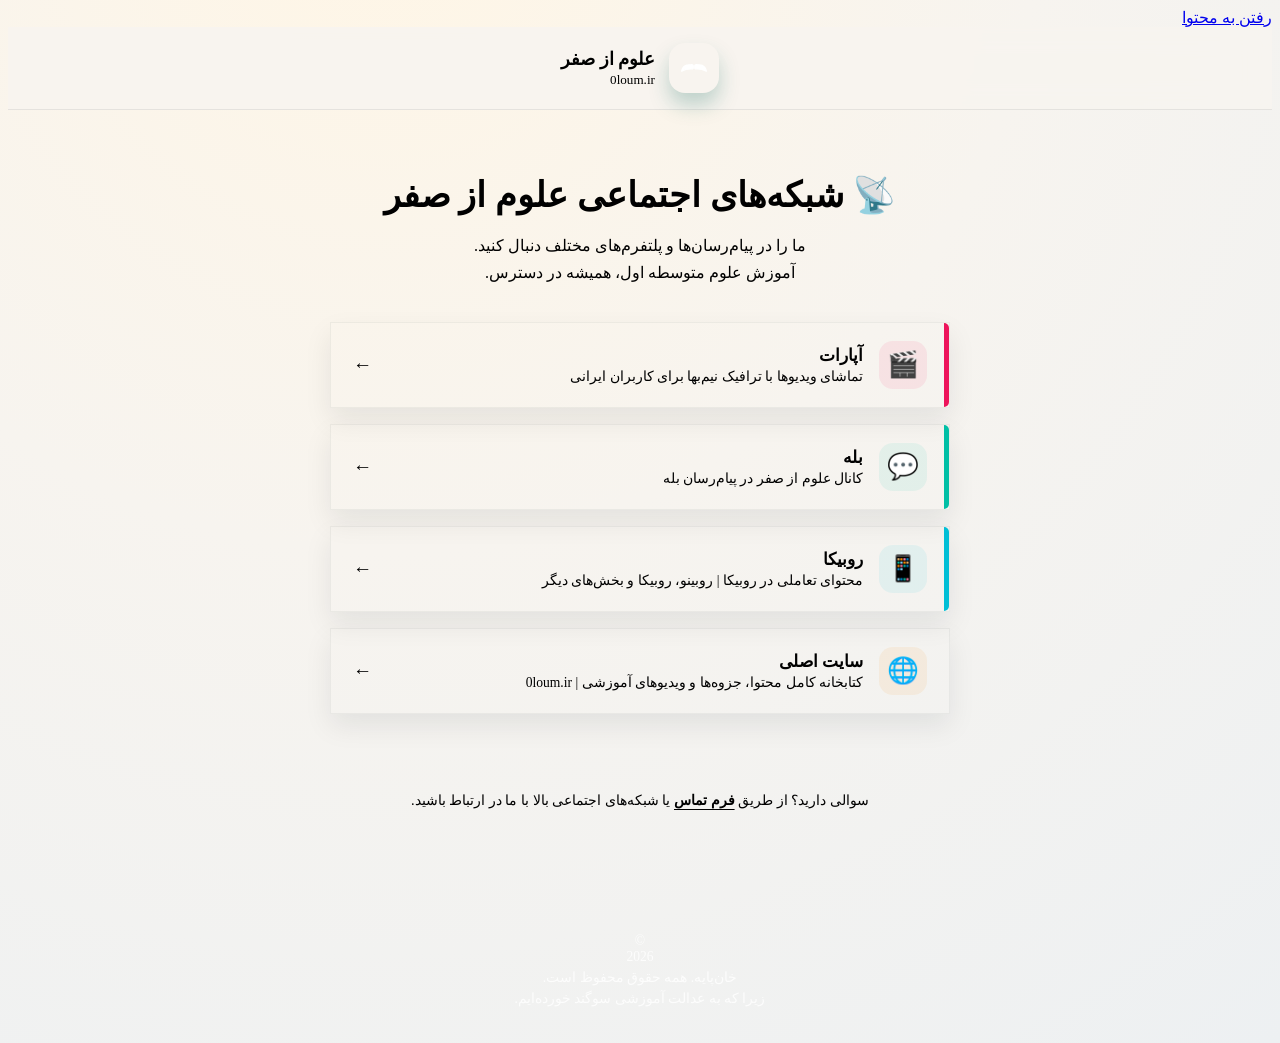
==== commit ff37667e: "Update index.html: improve SEO, fix mobile display, update title\n\nCo-Authored-By: Claude Code <nor" ====
--- a/index.html
+++ b/index.html
@@ -3,11 +3,19 @@
   <head>
     <meta charset="utf-8" />
     <meta name="viewport" content="width=device-width,initial-scale=1" />
-    <title>شبکه‌های اجتماعی | علوم از صفر</title>
+    <title>شبکه‌های اجتماعی علوم از صفر | 0loum.ir</title>
     <meta
       name="description"
-      content="تمام راه‌های ارتباطی و شبکه‌های اجتماعی علوم از صفر در یک صفحه؛ ما را در پیام‌رسان‌ها و پلتفرم‌های مختلف دنبال کنید."
+      content="تمام راه‌های ارتباطی و شبکه‌های اجتماعی علوم از صفر در یک صفحه؛ دنبال ما در پیام‌رسان‌ها و پلتفرم‌های مختلف برای آموزش علوم متوسطه اول."
     />
+    <meta property="og:title" content="شبکه‌های اجتماعی علوم از صفر | 0loum.ir">
+    <meta property="og:description" content="تمام راه‌های ارتباطی و شبکه‌های اجتماعی علوم از صفر در یک صفحه؛ دنبال ما در پیام‌رسان‌ها و پلتفرم‌های مختلف برای آموزش علوم متوسطه اول.">
+    <meta property="og:type" content="website">
+    <meta property="og:url" content="https://links.0loum.ir">
+    <meta property="og:image" content="https://links.0loum.ir/assets/images/icons/favicon-96x96.png">
+    <meta name="twitter:card" content="summary_large_image">
+    <meta name="twitter:title" content="شبکه‌های اجتماعی علوم از صفر | 0loum.ir">
+    <meta name="twitter:description" content="تمام راه‌های ارتباطی و شبکه‌های اجتماعی علوم از صفر در یک صفحه؛ دنبال ما در پیام‌رسان‌ها و پلتفرم‌های مختلف برای آموزش علوم متوسطه اول.">
     <meta name="author" content="خان‌پایه" />
     <meta name="robots" content="index,follow" />
     <meta name="theme-color" content="#0f6a5f" />
@@ -407,6 +415,20 @@
 
         .links-main {
           padding: 28px 0 40px;
+        }
+
+        /* Ensure all link cards are visible on mobile */
+        .link-card.card-telegram,
+        .link-card.card-instagram,
+        .link-card.card-youtube,
+        .link-card.card-aparat,
+        .link-card.card-eitaa,
+        .link-card.card-bale,
+        .link-card.card-rubika,
+        .link-card.card-whatsapp,
+        .link-card.card-email,
+        .link-card.card-website {
+          display: block !important;
         }
       }
 
@@ -509,6 +531,7 @@
             href="https://t.me/0loum"
             target="_blank"
             rel="noopener noreferrer"
+            aria-label="Telegram channel for 0loum"
           >
             <div class="link-card-icon">📬</div>
             <div class="link-card-body">
@@ -523,9 +546,10 @@
           <!-- اینستاگرام -->
           <a
             class="link-card card-instagram"
-            href="#"
+            href="https://instagram.com/0loum"
             target="_blank"
             rel="noopener noreferrer"
+            aria-label="Instagram page for 0loum"
           >
             <div class="link-card-icon">📷</div>
             <div class="link-card-body">
@@ -540,9 +564,10 @@
           <!-- یوتیوب -->
           <a
             class="link-card card-youtube"
-            href="#"
+            href="https://youtube.com/channel/UC0loum"
             target="_blank"
             rel="noopener noreferrer"
+            aria-label="YouTube channel for 0loum"
           >
             <div class="link-card-icon">▶️</div>
             <div class="link-card-body">
@@ -560,6 +585,7 @@
             href="https://aparat.com/0loum"
             target="_blank"
             rel="noopener noreferrer"
+            aria-label="Aparat channel for 0loum"
           >
             <div class="link-card-icon">🎬</div>
             <div class="link-card-body">
@@ -574,9 +600,10 @@
           <!-- ایتا -->
           <a
             class="link-card card-eitaa"
-            href="#"
+            href="https://eitaa.ir/0loum"
             target="_blank"
             rel="noopener noreferrer"
+            aria-label="Eitaa channel for 0loum"
           >
             <div class="link-card-icon">✉️</div>
             <div class="link-card-body">
@@ -594,6 +621,7 @@
             href="https://ble.ir/Ch_0loum"
             target="_blank"
             rel="noopener noreferrer"
+            aria-label="Bale channel for 0loum"
           >
             <div class="link-card-icon">💬</div>
             <div class="link-card-body">
@@ -611,6 +639,7 @@
             href="https://rubika.ir/ch_0loum"
             target="_blank"
             rel="noopener noreferrer"
+            aria-label="Rubika channel for 0loum"
           >
             <div class="link-card-icon">📱</div>
             <div class="link-card-body">
@@ -628,6 +657,7 @@
             href="https://wa.me/989000000000"
             target="_blank"
             rel="noopener noreferrer"
+            aria-label="WhatsApp contact for 0loum"
           >
             <div class="link-card-icon">🟢</div>
             <div class="link-card-body">
@@ -643,6 +673,7 @@
           <a
             class="link-card card-email"
             href="mailto:Khanepaye.0loum@gmail.com"
+            aria-label="Send email to Khanepaye.0loum@gmail.com"
           >
             <div class="link-card-icon">✉️</div>
             <div class="link-card-body">
@@ -653,7 +684,11 @@
           </a>
 
           <!-- سایت اصلی -->
-          <a class="link-card card-website" href="https://0loum.ir">
+          <a
+            class="link-card card-website"
+            href="https://0loum.ir"
+            aria-label="Visit the main 0loum website"
+          >
             <div class="link-card-icon">🌐</div>
             <div class="link-card-body">
               <div class="link-card-title">سایت اصلی</div>
@@ -690,14 +725,12 @@
       // تنظیم سال جاری در فوتر
       document.querySelector("[data-year]").textContent =
         new Date().getFullYear();
-      // (اختیاری) اگر می‌خواهید Plausible Analytics روی ساب‌دامین هم کار کند،
-      // خط زیر را از حالت کامنت خارج کرده و data-domain را به‌روز کنید:
-      //
-      // var p = document.createElement('script');
-      // p.defer = true;
-      // p.setAttribute('data-domain', 'links.0loum.ir');
-      // p.src = 'https://plausible.io/js/script.js';
-      // document.head.appendChild(p);
+      // Enable Plausible Analytics for tracking user behavior
+      var p = document.createElement('script');
+      p.defer = true;
+      p.setAttribute('data-domain', 'links.0loum.ir');
+      p.src = 'https://plausible.io/js/script.js';
+      document.head.appendChild(p);
     </script>
   </body>
 </html>
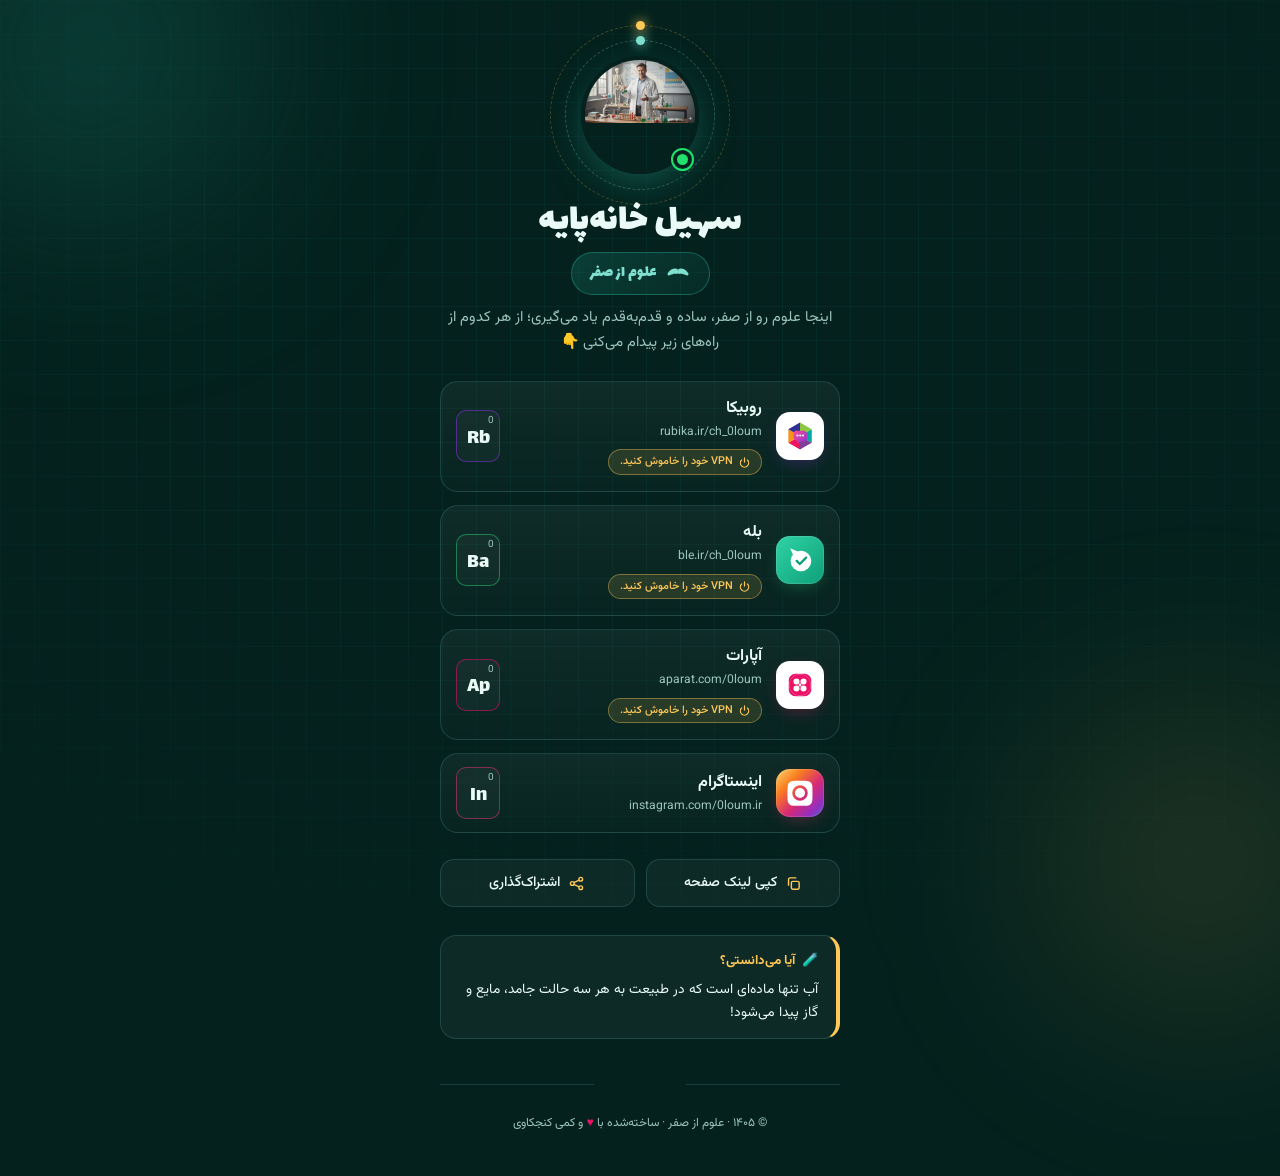
==== commit 18a9befb: "fix links page" ====
--- a/index.html
+++ b/index.html
@@ -1,736 +1,1037 @@
 <!doctype html>
 <html lang="fa" dir="rtl">
   <head>
-    <meta charset="utf-8" />
-    <meta name="viewport" content="width=device-width,initial-scale=1" />
-    <title>شبکه‌های اجتماعی علوم از صفر | 0loum.ir</title>
+    <meta charset="UTF-8" />
+    <meta name="viewport" content="width=device-width, initial-scale=1" />
+    <title>سهیل خانه‌پایه | علوم از صفر</title>
     <meta
       name="description"
-      content="تمام راه‌های ارتباطی و شبکه‌های اجتماعی علوم از صفر در یک صفحه؛ دنبال ما در پیام‌رسان‌ها و پلتفرم‌های مختلف برای آموزش علوم متوسطه اول."
+      content="راه‌های ارتباطی من: روبیکا، بله، آپارات و اینستاگرام | آموزش علوم از صفر"
     />
-    <meta property="og:title" content="شبکه‌های اجتماعی علوم از صفر | 0loum.ir">
-    <meta property="og:description" content="تمام راه‌های ارتباطی و شبکه‌های اجتماعی علوم از صفر در یک صفحه؛ دنبال ما در پیام‌رسان‌ها و پلتفرم‌های مختلف برای آموزش علوم متوسطه اول.">
-    <meta property="og:type" content="website">
-    <meta property="og:url" content="https://links.0loum.ir">
-    <meta property="og:image" content="https://links.0loum.ir/assets/images/icons/favicon-96x96.png">
-    <meta name="twitter:card" content="summary_large_image">
-    <meta name="twitter:title" content="شبکه‌های اجتماعی علوم از صفر | 0loum.ir">
-    <meta name="twitter:description" content="تمام راه‌های ارتباطی و شبکه‌های اجتماعی علوم از صفر در یک صفحه؛ دنبال ما در پیام‌رسان‌ها و پلتفرم‌های مختلف برای آموزش علوم متوسطه اول.">
+    <meta property="og:title" content="سهیل خانه‌پایه | علوم از صفر" />
+    <meta
+      property="og:description"
+      content="روبیکا · بله · آپارات · اینستاگرام | آموزش علوم از صفر 🧪"
+    />
+    <meta name="theme-color" content="#04211d" />
+    <meta property="og:type" content="profile" />
+    <meta property="og:url" content="https://0loum.ir" />
+    <meta
+      property="og:image"
+      content="https://0loum.ir/assets/images/hero.jpg"
+    />
+    <meta name="twitter:card" content="summary_large_image" />
+    <meta name="twitter:title" content="سهیل خانه‌پایه | علوم از صفر" />
+    <meta
+      name="twitter:description"
+      content="راه‌های ارتباطی من: روبیکا، بله، آپارات و اینستاگرام | آموزش علوم از صفر"
+    />
     <meta name="author" content="خان‌پایه" />
     <meta name="robots" content="index,follow" />
-    <meta name="theme-color" content="#0f6a5f" />
-    <link rel="canonical" href="https://links.0loum.ir" />
-    <link
-      rel="icon"
-      type="image/png"
-      href="../assets/images/icons/favicon-96x96.png"
-      sizes="96x96"
-    />
-    <link
-      rel="icon"
-      type="image/svg+xml"
-      href="../assets/images/icons/favicon.svg"
-    />
-    <link rel="shortcut icon" href="../assets/images/icons/favicon.ico" />
-    <link
-      rel="apple-touch-icon"
-      sizes="180x180"
-      href="../assets/images/icons/apple-touch-icon.png"
-    />
+    <link rel="canonical" href="https://0loum.ir" />
     <meta name="apple-mobile-web-app-capable" content="yes" />
     <meta
       name="apple-mobile-web-app-status-bar-style"
       content="black-translucent"
     />
     <meta name="mobile-web-app-capable" content="yes" />
-    <link rel="manifest" href="../site.webmanifest" />
-
-    <!-- فونت‌های وزیرمتن (همان فونت‌های سایت اصلی) -->
+    <link rel="manifest" href="site.webmanifest" />
     <link
-      rel="stylesheet"
-      href="../assets/fonts/Vazirmatn/Round-Dots/misc/UI-Farsi-Digits/Vazirmatn-RD-UI-FD-font-face.css"
+      rel="icon"
+      type="image/png"
+      href="assets/images/icons/favicon-96x96.png"
+      sizes="96x96"
     />
     <link
+      rel="icon"
+      type="image/svg+xml"
+      href="assets/images/icons/favicon.svg"
+    />
+    <link rel="shortcut icon" href="assets/images/icons/favicon.ico" />
+    <link
+      rel="apple-touch-icon"
+      sizes="180x180"
+      href="assets/images/icons/apple-touch-icon.png"
+    />
+
+    <link rel="stylesheet" href="assets/CSS/reset.css" />
+    <link rel="stylesheet" href="assets/CSS/style.css" />
+    <link rel="preconnect" href="https://fonts.googleapis.com" />
+    <link rel="preconnect" href="https://fonts.gstatic.com" crossorigin />
+    <link
+      href="https://fonts.googleapis.com/css2?family=Lalezar&family=Vazirmatn:wght@300;400;500;700&display=swap"
       rel="stylesheet"
-      href="../assets/fonts/Vazirmatn/Round-Dots/misc/UI/Vazirmatn-RD-UI-font-face.css"
     />
 
-    <link rel="stylesheet" href="../assets/CSS/reset.css" />
-
-    <!-- استایل اصلی سایت (برای توکن‌های طراحی و استایل‌های پایه) -->
-    <link rel="stylesheet" href="../assets/CSS/style.css" />
-
-    <!-- استایل‌های اختصاصی صفحه لینک -->
     <style>
       :root {
-        --links-max-width: 620px;
-        --card-gap: 16px;
-      }
-
-      /* بازنویسی بک‌گراند برای تطابق با سایت اصلی */
+        --bg: #04211d;
+        --surface: rgba(255, 255, 255, 0.045);
+        --ink: #eafaf6;
+        --muted: #9cc5bd;
+        --teal: #23a693;
+        --mint: #7fe0d0;
+        --amber: #ffc857;
+        --line: rgba(127, 224, 208, 0.16);
+      }
+      * {
+        margin: 0;
+        padding: 0;
+        box-sizing: border-box;
+      }
       body {
-        background: radial-gradient(
-          circle at 30% -10%,
-          #fff6e6 0%,
-          #f7f4ef 45%,
-          #edf0f2 100%
+        font-family: "Vazirmatn", sans-serif;
+        background: var(--bg);
+        color: var(--ink);
+        min-height: 100dvh;
+        overflow-x: hidden;
+        line-height: 1.7;
+      }
+
+      /* ── پس‌زمینه: دفترچه آزمایشگاه (کاغذ شطرنجی) ── */
+      body::before {
+        content: "";
+        position: fixed;
+        inset: 0;
+        z-index: -2;
+        background-image:
+          linear-gradient(rgba(35, 166, 147, 0.07) 1px, transparent 1px),
+          linear-gradient(90deg, rgba(35, 166, 147, 0.07) 1px, transparent 1px);
+        background-size: 34px 34px;
+        mask-image: radial-gradient(
+          ellipse 90% 80% at 50% 40%,
+          #000 30%,
+          transparent 100%
         );
+      }
+      .glow {
+        position: fixed;
+        border-radius: 50%;
+        filter: blur(95px);
+        z-index: -1;
+        pointer-events: none;
+      }
+      .glow-a {
+        width: 360px;
+        height: 360px;
+        top: -130px;
+        left: -90px;
+        background: rgba(35, 166, 147, 0.2);
+        animation: floaty 12s ease-in-out infinite;
+      }
+      .glow-b {
+        width: 340px;
+        height: 340px;
+        bottom: -130px;
+        right: -90px;
+        background: rgba(255, 200, 87, 0.1);
+        animation: floaty 15s ease-in-out infinite reverse;
+      }
+
+      .wrap {
+        max-width: 440px;
+        margin: 0 auto;
+        padding: 56px 20px 42px;
+      }
+
+      /* ── هدر: هستهٔ اتمی + لوگوی سبیل ── */
+      header {
+        text-align: center;
+        margin-bottom: 24px;
+      }
+      .avatar {
+        position: relative;
+        width: 118px;
+        height: 118px;
+        margin: 0 auto 22px;
+        animation: rise 0.7s both;
+      }
+      .orbit {
+        position: absolute;
+        inset: -16px;
+        border: 1.5px dashed rgba(127, 224, 208, 0.3);
+        border-radius: 50%;
+        animation: spin 13s linear infinite;
+      }
+      .orbit::after {
+        content: "";
+        position: absolute;
+        top: -5px;
+        left: 50%;
+        margin-left: -4.5px;
+        width: 9px;
+        height: 9px;
+        border-radius: 50%;
+        background: var(--mint);
+        box-shadow: 0 0 12px var(--mint);
+      }
+      .orbit.o2 {
+        inset: -31px;
+        border-color: rgba(255, 200, 87, 0.25);
+        animation-duration: 21s;
+        animation-direction: reverse;
+      }
+      .orbit.o2::after {
+        background: var(--amber);
+        box-shadow: 0 0 12px var(--amber);
+      }
+      .pic {
+        position: absolute;
+        inset: 0;
+        border-radius: 50%;
+        overflow: hidden;
+        border: 4px solid var(--bg);
+        box-shadow: 0 12px 42px -8px rgba(35, 166, 147, 0.5);
+        transition: transform 0.4s cubic-bezier(0.2, 0.9, 0.3, 1.4);
+      }
+      .avatar:hover .pic {
+        transform: scale(1.06) rotate(-3deg);
+      }
+      .pic svg {
+        width: 100%;
+        height: 100%;
+        display: block;
+      }
+      .status {
+        position: absolute;
+        bottom: 6px;
+        inset-inline-start: 8px;
+        width: 17px;
+        height: 17px;
+        background: #22e06c;
+        border: 3px solid var(--bg);
+        border-radius: 50%;
+        z-index: 2;
+      }
+      .status::after {
+        content: "";
+        position: absolute;
+        inset: -6px;
+        border-radius: 50%;
+        border: 2px solid #22e06c;
+        animation: pulse 2s ease-out infinite;
+      }
+
+      h1 {
+        font-family: "Lalezar", cursive;
+        font-weight: 400;
+        font-size: clamp(2rem, 8vw, 2.5rem);
+        line-height: 1.3;
+        animation: rise 0.7s 0.1s both;
+      }
+      .brandpill {
+        display: inline-flex;
+        align-items: center;
+        gap: 8px;
+        margin-top: 4px;
+        padding: 6px 18px;
+        border-radius: 999px;
+        background: linear-gradient(
+          135deg,
+          rgba(35, 166, 147, 0.22),
+          rgba(35, 166, 147, 0.08)
+        );
+        border: 1px solid rgba(35, 166, 147, 0.45);
+        color: var(--mint);
+        font-family: "Lalezar";
+        font-size: 1.05rem;
+        animation: rise 0.7s 0.18s both;
+      }
+      .brandpill svg {
+        width: 26px;
+        height: 13px;
+      }
+      .bio {
+        color: var(--muted);
+        font-size: 0.92rem;
+        margin-top: 10px;
+        animation: rise 0.7s 0.26s both;
+      }
+
+      /* ── لینک‌ها به سبک جدول تناوبی ── */
+      nav {
         display: flex;
         flex-direction: column;
-        min-height: 100vh;
-      }
-
-      /* هدر ساده‌شده */
-      .links-header {
-        position: sticky;
-        top: 0;
-        z-index: 200;
-        background: rgba(247, 244, 239, 0.88);
-        backdrop-filter: blur(12px);
-        -webkit-backdrop-filter: blur(12px);
-        border-bottom: 1px solid rgba(15, 28, 36, 0.08);
-        padding: 16px 0;
-      }
-
-      .links-header-inner {
-        width: min(100% - 40px, var(--links-max-width));
-        margin: 0 auto;
-        display: flex;
-        align-items: center;
-        justify-content: center;
-        gap: 16px;
-      }
-
-      .links-brand {
+        gap: 13px;
+        margin-top: 26px;
+      }
+      .link {
         display: flex;
         align-items: center;
         gap: 14px;
         text-decoration: none;
-        color: inherit;
-      }
-
-      .links-brand-mark {
-        width: 50px;
-        height: 50px;
-        border-radius: 16px;
-        background: linear-gradient(140deg, var(--primary), #22a296);
-        color: #fff;
-        display: grid;
-        place-items: center;
-        box-shadow: 0 12px 20px rgba(15, 106, 95, 0.25);
-        flex-shrink: 0;
-      }
-
-      .links-brand-mark svg {
-        width: 30px;
-        height: 30px;
-      }
-
-      .links-brand-title {
-        display: flex;
-        flex-direction: column;
-        font-weight: 700;
-        font-size: 1.1rem;
-        line-height: 1.4;
-      }
-
-      .links-brand-title span {
-        font-family: Vazirmatn RD UI;
-        font-size: 0.82rem;
-        color: var(--muted);
-        font-weight: 500;
-      }
-
-      /* محتوای اصلی */
-      .links-main {
-        flex: 1;
-        padding: 40px 0 60px;
-      }
-
-      .links-container {
-        width: min(100% - 40px, var(--links-max-width));
-        margin: 0 auto;
-      }
-
-      .links-intro {
-        text-align: center;
-        margin-bottom: 36px;
-      }
-
-      .links-intro h1 {
-        font-size: clamp(1.6rem, 3vw, 2.2rem);
-        margin-bottom: 10px;
         color: var(--ink);
-      }
-
-      .links-intro p {
-        color: var(--muted);
-        font-size: 1rem;
-        line-height: 1.7;
-      }
-
-      /* کارت‌های لینک */
-      .links-list {
-        display: flex;
-        flex-direction: column;
-        gap: var(--card-gap);
-      }
-
-      .link-card {
-        display: flex;
-        align-items: center;
-        gap: 16px;
-        background: var(--surface);
-        border-radius: var(--radius-lg);
-        padding: 18px 22px;
-        box-shadow: 0 12px 28px rgba(13, 25, 33, 0.08);
-        border: 1px solid rgba(15, 28, 36, 0.05);
-        text-decoration: none;
-        color: var(--ink);
-        transition:
-          transform 250ms cubic-bezier(0.34, 1.56, 0.64, 1),
-          box-shadow 250ms ease,
-          border-color 250ms ease;
+        padding: 13px 15px;
+        border-radius: 18px;
+        border: 1px solid var(--line);
+        background: linear-gradient(
+          180deg,
+          rgba(255, 255, 255, 0.05),
+          rgba(255, 255, 255, 0.015)
+        );
         position: relative;
         overflow: hidden;
-      }
-
-      .link-card::before {
+        transition:
+          transform 0.35s cubic-bezier(0.2, 0.8, 0.3, 1.3),
+          border-color 0.3s,
+          box-shadow 0.35s;
+        animation: rise 0.7s both;
+        animation-delay: var(--d);
+      }
+      .link::after {
         content: "";
         position: absolute;
-        top: 0;
-        right: 0;
-        width: 5px;
-        height: 100%;
-        border-radius: 0 20px 20px 0;
-        transition: width 250ms ease;
-      }
-
-      .link-card:hover {
+        inset: 0;
+        pointer-events: none;
+        background: linear-gradient(
+          105deg,
+          transparent 40%,
+          rgba(255, 255, 255, 0.08) 50%,
+          transparent 60%
+        );
+        transform: translateX(160%);
+        transition: transform 0.1s;
+      }
+      .link:hover {
         transform: translateY(-4px);
-        box-shadow: 0 20px 45px rgba(13, 25, 33, 0.16);
-        border-color: rgba(15, 106, 95, 0.15);
-      }
-
-      .link-card:hover::before {
-        width: 8px;
-      }
-
-      .link-card:active {
-        transform: translateY(-2px) scale(0.99);
-      }
-
-      /* رنگ‌بندی متنوع برای نوار کناری کارت‌ها */
-      .link-card.card-telegram::before {
-        background: #0088cc;
-      }
-
-      .link-card.card-instagram::before {
-        background: linear-gradient(135deg, #833ab4, #fd1d1d, #fcb045);
-      }
-
-      .link-card.card-youtube::before {
-        background: #ff0000;
-      }
-
-      .link-card.card-aparat::before {
-        background: #ed145b;
-      }
-
-      .link-card.card-eitaa::before {
-        background: #ff8c00;
-      }
-
-      .link-card.card-bale::before {
-        background: #00bfa5;
-      }
-
-      .link-card.card-rubika::before {
-        background: #00bfd6;
-      }
-
-      .link-card.card-whatsapp::before {
-        background: #25d366;
-      }
-
-      .link-card.card-email::before {
-        background: var(--primary);
-      }
-
-      .link-card.card-website::before {
-        background: var(--accent);
-      }
-
-      .link-card.card-default::before {
-        background: var(--primary);
-      }
-
-      /* آیکون داخل کارت */
-      .link-card-icon {
-        width: 48px;
+        border-color: color-mix(in srgb, var(--brand) 60%, transparent);
+        box-shadow: 0 16px 38px -14px var(--glow);
+      }
+      .link:hover::after {
+        transform: translateX(-160%);
+        transition: transform 0.8s ease;
+      }
+      .link:active {
+        transform: translateY(-1px) scale(0.98);
+      }
+      .link:focus-visible {
+        outline: 2px solid var(--amber);
+        outline-offset: 3px;
+      }
+
+      .icon {
+        flex: 0 0 48px;
         height: 48px;
         border-radius: 14px;
         display: grid;
         place-items: center;
-        font-size: 1.6rem;
-        flex-shrink: 0;
-        background: rgba(15, 106, 95, 0.08);
-      }
-
-      .link-card.card-telegram .link-card-icon {
-        background: rgba(0, 136, 204, 0.1);
-      }
-
-      .link-card.card-instagram .link-card-icon {
-        background: rgba(131, 58, 180, 0.08);
-      }
-
-      .link-card.card-youtube .link-card-icon {
-        background: rgba(255, 0, 0, 0.08);
-      }
-
-      .link-card.card-aparat .link-card-icon {
-        background: rgba(237, 20, 91, 0.08);
-      }
-
-      .link-card.card-eitaa .link-card-icon {
-        background: rgba(255, 140, 0, 0.08);
-      }
-
-      .link-card.card-bale .link-card-icon {
-        background: rgba(0, 191, 165, 0.08);
-      }
-
-      .link-card.card-rubika .link-card-icon {
-        background: rgba(0, 191, 214, 0.08);
-      }
-
-      .link-card.card-whatsapp .link-card-icon {
-        background: rgba(37, 211, 102, 0.08);
-      }
-
-      .link-card.card-email .link-card-icon {
-        background: rgba(15, 106, 95, 0.1);
-      }
-
-      .link-card.card-website .link-card-icon {
-        background: rgba(243, 156, 56, 0.1);
-      }
-
-      /* متن داخل کارت */
-      .link-card-body {
+        overflow: hidden;
+        background: var(--iconbg);
+        box-shadow:
+          0 6px 18px -6px var(--glow),
+          inset 0 0 0 1px rgba(255, 255, 255, 0.12);
+        transition: transform 0.35s cubic-bezier(0.2, 0.9, 0.3, 1.6);
+      }
+      .link:hover .icon {
+        transform: rotate(-8deg) scale(1.1);
+      }
+      .icon svg {
+        width: 30px;
+        height: 30px;
+      }
+
+      .txts {
         flex: 1;
         min-width: 0;
       }
-
-      .link-card-title {
+      .txts strong {
+        display: block;
+        font-size: 1rem;
         font-weight: 700;
-        font-size: 1.05rem;
-        margin-bottom: 2px;
+      }
+      .txts small {
+        display: block;
+        color: var(--muted);
+        font-size: 0.76rem;
+        margin-top: 1px;
+        direction: ltr;
+        text-align: right;
+      }
+
+      /* برچسب هشدار VPN */
+      .vpn {
+        display: inline-flex;
+        align-items: center;
+        gap: 6px;
+        margin-top: 6px;
+        padding: 3px 11px;
+        border-radius: 999px;
+        background: rgba(255, 200, 87, 0.12);
+        border: 1px solid rgba(255, 200, 87, 0.4);
+        color: var(--amber);
+        font-size: 0.68rem;
+        font-weight: 500;
+        line-height: 1.6;
+      }
+      .vpn svg {
+        width: 11px;
+        height: 11px;
+        stroke: currentColor;
+        flex: 0 0 auto;
+        animation: vpnpulse 2.6s ease-in-out infinite;
+      }
+
+      /* کاشی عنصر شیمیایی: عدد اتمی = ۰ (علوم از صفر!) */
+      .elem {
+        flex: 0 0 44px;
+        height: 52px;
+        border-radius: 10px;
+        position: relative;
+        border: 1.5px solid color-mix(in srgb, var(--brand) 55%, transparent);
+        background: rgba(255, 255, 255, 0.03);
+        display: grid;
+        place-items: center;
+        transition: 0.35s;
+      }
+      .elem i {
+        position: absolute;
+        top: 2px;
+        inset-inline-start: 5px;
+        font-style: normal;
+        font-size: 0.62rem;
+        color: var(--muted);
+      }
+      .elem b {
+        font-family: "Lalezar";
+        font-size: 1.3rem;
+        line-height: 1;
         color: var(--ink);
-      }
-
-      .link-card-desc {
+        direction: ltr;
+        padding-top: 6px;
+      }
+      .link:hover .elem {
+        background: var(--glow);
+        border-color: var(--brand);
+        transform: rotate(-5deg) scale(1.08);
+      }
+      .link:hover .elem b {
+        color: var(--brand-light, #fff);
+      }
+
+      .l-rubika {
+        --brand: #8b2fe0;
+        --brand-light: #d9b8ff;
+        --glow: rgba(139, 47, 224, 0.4);
+        --iconbg: #fff;
+      }
+      .l-bale {
+        --brand: #25c46e;
+        --brand-light: #b8ffd9;
+        --glow: rgba(37, 196, 110, 0.4);
+        --iconbg: linear-gradient(135deg, #2fd3a5, #0f9f7a);
+      }
+      .l-aparat {
+        --brand: #ec1067;
+        --brand-light: #ffc0d8;
+        --glow: rgba(236, 16, 103, 0.4);
+        --iconbg: #fff;
+      }
+      .l-insta {
+        --brand: #e1306c;
+        --brand-light: #ffd0e0;
+        --glow: rgba(225, 48, 108, 0.4);
+        --iconbg: linear-gradient(
+          135deg,
+          #feda75,
+          #fa7e1e 28%,
+          #d62976 58%,
+          #962fbf 82%,
+          #4f5bd5
+        );
+      }
+
+      .ripple {
+        position: absolute;
+        border-radius: 50%;
+        background: rgba(255, 255, 255, 0.22);
+        transform: scale(0);
+        animation: ripple 0.6s ease-out forwards;
+        pointer-events: none;
+      }
+
+      .actions {
+        display: flex;
+        gap: 11px;
+        margin-top: 26px;
+        animation: rise 0.7s 0.8s both;
+      }
+      .btn {
+        flex: 1;
+        display: flex;
+        align-items: center;
+        justify-content: center;
+        gap: 8px;
+        padding: 12px;
+        border-radius: 14px;
+        border: 1px solid var(--line);
+        background: var(--surface);
+        color: var(--ink);
+        font-family: inherit;
+        font-size: 0.88rem;
+        font-weight: 500;
+        cursor: pointer;
+        transition: 0.3s;
+      }
+      .btn:hover {
+        border-color: var(--amber);
+        background: rgba(255, 200, 87, 0.1);
+        transform: translateY(-2px);
+      }
+      .btn:active {
+        transform: scale(0.97);
+      }
+      .btn svg {
+        width: 17px;
+        height: 17px;
+        stroke: var(--amber);
+      }
+
+      /* ── کارت «آیا می‌دانستی؟» — پایین صفحه ── */
+      .fact {
+        margin-top: 28px;
+        padding: 14px 18px;
+        border-radius: 16px;
+        border: 1px solid var(--line);
+        border-inline-start: 4px solid var(--amber);
+        background: var(--surface);
+        animation: rise 0.7s 0.9s both;
+      }
+      .fact b {
+        display: flex;
+        align-items: center;
+        gap: 7px;
+        color: var(--amber);
+        font-size: 0.82rem;
+        font-weight: 700;
+        margin-bottom: 5px;
+      }
+      .fact b .flask {
+        display: inline-block;
+        animation: swirl 3.5s ease-in-out infinite;
+      }
+      .fact p {
+        font-size: 0.86rem;
+        color: var(--ink);
+        min-height: 3.1em;
+        transition:
+          opacity 0.4s,
+          transform 0.4s;
+      }
+      .fact p.swap {
+        opacity: 0;
+        transform: translateY(8px);
+      }
+
+      /* جداکننده سبیلی 😄 */
+      .mo-divider {
+        display: flex;
+        align-items: center;
+        gap: 14px;
+        margin: 30px 0 14px;
+        animation: rise 0.7s 1s both;
+      }
+      .mo-divider::before,
+      .mo-divider::after {
+        content: "";
+        flex: 1;
+        height: 1px;
+        background: var(--line);
+      }
+      .mo-divider svg {
+        width: 64px;
+        height: 30px;
+        cursor: pointer;
+        transition: transform 0.3s;
+      }
+      .mo-divider svg.wiggle {
+        animation: wiggle 0.7s ease;
+      }
+      footer {
+        text-align: center;
+        color: var(--muted);
+        font-size: 0.75rem;
+        animation: rise 0.7s 1.08s both;
+      }
+      footer .heart {
+        color: #ec1067;
+        display: inline-block;
+        animation: beat 1.6s ease-in-out infinite;
+      }
+
+      .toast {
+        position: fixed;
+        bottom: 26px;
+        inset-inline: 0;
+        margin: 0 auto;
+        width: max-content;
+        background: #0d332e;
+        border: 1px solid var(--mint);
+        color: var(--mint);
+        padding: 10px 22px;
+        border-radius: 999px;
         font-size: 0.85rem;
-        color: var(--muted);
-        white-space: nowrap;
-        overflow: hidden;
-        text-overflow: ellipsis;
-      }
-
-      /* فلش راهنما */
-      .link-card-arrow {
-        flex-shrink: 0;
-        color: var(--muted);
-        font-size: 1.2rem;
-        transition: transform 250ms ease;
-      }
-
-      .link-card:hover .link-card-arrow {
-        transform: translateX(6px);
-        color: var(--primary);
-      }
-
-      /* بخش انتهایی */
-      .links-footer-note {
-        text-align: center;
-        margin-top: 40px;
-        padding: 20px;
-        color: var(--muted);
-        font-size: 0.9rem;
-        line-height: 1.8;
-      }
-
-      .links-footer-note a {
-        color: var(--primary);
-        font-weight: 600;
-        text-decoration: underline;
-        text-underline-offset: 4px;
-      }
-
-      .links-footer-note a:hover {
-        color: var(--primary-strong);
-      }
-
-      /* فوتر */
-      .links-page-footer {
-        background: var(--bg-deep);
-        color: rgba(255, 255, 255, 0.8);
-        padding: 24px 0;
-        text-align: center;
-        font-family: Vazirmatn RD UI;
-        font-size: 0.85rem;
-      }
-
-      .links-page-footer span {
-        display: block;
-        margin-bottom: 4px;
-      }
-
-      /* ریسپانسیو */
-      @media (max-width: 600px) {
-        .link-card {
-          padding: 14px 16px;
-          gap: 12px;
-        }
-
-        .link-card-icon {
-          width: 40px;
-          height: 40px;
-          font-size: 1.3rem;
-          border-radius: 12px;
-        }
-
-        .link-card-title {
-          font-size: 0.95rem;
-        }
-
-        .link-card-desc {
-          font-size: 0.78rem;
-        }
-
-        .links-intro {
-          margin-bottom: 24px;
-        }
-
-        .links-main {
-          padding: 28px 0 40px;
-        }
-
-        /* Ensure all link cards are visible on mobile */
-        .link-card.card-telegram,
-        .link-card.card-instagram,
-        .link-card.card-youtube,
-        .link-card.card-aparat,
-        .link-card.card-eitaa,
-        .link-card.card-bale,
-        .link-card.card-rubika,
-        .link-card.card-whatsapp,
-        .link-card.card-email,
-        .link-card.card-website {
-          display: block !important;
-        }
-      }
-
+        z-index: 9;
+        transform: translateY(90px);
+        opacity: 0;
+        transition: 0.4s cubic-bezier(0.2, 0.9, 0.3, 1.4);
+        box-shadow: 0 12px 30px rgba(0, 0, 0, 0.5);
+      }
+      .toast.show {
+        transform: translateY(0);
+        opacity: 1;
+      }
+
+      @keyframes spin {
+        to {
+          transform: rotate(360deg);
+        }
+      }
+      @keyframes rise {
+        from {
+          opacity: 0;
+          transform: translateY(22px);
+        }
+        to {
+          opacity: 1;
+          transform: none;
+        }
+      }
+      @keyframes pulse {
+        0% {
+          transform: scale(0.5);
+          opacity: 1;
+        }
+        100% {
+          transform: scale(1.6);
+          opacity: 0;
+        }
+      }
+      @keyframes floaty {
+        50% {
+          transform: translate(24px, 20px) scale(1.08);
+        }
+      }
+      @keyframes ripple {
+        to {
+          transform: scale(3.5);
+          opacity: 0;
+        }
+      }
+      @keyframes beat {
+        0%,
+        100% {
+          transform: scale(1);
+        }
+        30% {
+          transform: scale(1.25);
+        }
+      }
+      @keyframes swirl {
+        0%,
+        100% {
+          transform: rotate(-8deg);
+        }
+        50% {
+          transform: rotate(10deg);
+        }
+      }
+      @keyframes wiggle {
+        0%,
+        100% {
+          transform: rotate(0);
+        }
+        25% {
+          transform: rotate(-9deg) scale(1.1);
+        }
+        60% {
+          transform: rotate(8deg);
+        }
+      }
+      @keyframes vpnpulse {
+        0%,
+        100% {
+          opacity: 1;
+        }
+        50% {
+          opacity: 0.35;
+        }
+      }
       @media (prefers-reduced-motion: reduce) {
-        .link-card {
-          transition: none;
-        }
-
-        .link-card:hover .link-card-arrow {
-          transform: none;
-        }
-      }
-      .link-card.card-telegram {
-        display: none;
-      }
-      .link-card.card-instagram {
-        display: none;
-      }
-      .link-card.card-youtube {
-        display: none;
-      }
-      .link-card.card-eitaa {
-        display: none;
-      }
-      .link-card.card-whatsapp {
-        display: none;
-      }
-      .link-card.link-card.card-email {
-        display: none;
+        *,
+        *::before,
+        *::after {
+          animation: none !important;
+          transition: none !important;
+        }
       }
     </style>
   </head>
-
   <body>
-    <!-- لینک پرش به محتوا برای دسترسی‌پذیری -->
-    <a class="skip-link" href="#links-content">رفتن به محتوا</a>
-
-    <!-- هدر -->
-    <header class="links-header">
-      <div class="links-header-inner">
+    <div class="glow glow-a"></div>
+    <div class="glow glow-b"></div>
+
+    <main class="wrap">
+      <header>
+        <div class="avatar">
+          <div class="orbit"></div>
+          <div class="orbit o2"></div>
+          <div class="pic">
+            <!-- ✏️ برای لوگوی اصلی: این <svg> را پاک کن و بنویس <img src="logo.png" alt="لوگوی علوم از صفر"> -->
+            <img src="assets/images/hero.jpg" alt="لوگوی علوم از صفر" />
+          </div>
+          <span class="status" title="آنلاین"></span>
+        </div>
+
+        <h1>سهیل خانه‌پایه</h1>
+        <div class="brandpill">
+          <svg viewBox="0 0 64 30" aria-hidden="true">
+            <path
+              fill="currentColor"
+              d="M31 4c-7-3-17-1-24 10-2 4 0 7 3 6 8-4 15-5 19-4 3 0 4-3 3-7z"
+            />
+            <path
+              fill="currentColor"
+              d="M33 4c7-3 17-1 24 10 2 4 0 7-3 6-8-4-15-5-19-4-3 0-4-3-3-7z"
+            />
+          </svg>
+          علوم از صفر
+        </div>
+        <p class="bio">
+          اینجا علوم رو از صفر، ساده و قدم‌به‌قدم یاد می‌گیری؛ از هر کدوم از
+          راه‌های زیر پیدام می‌کنی 👇
+        </p>
+      </header>
+
+      <nav aria-label="راه‌های ارتباطی">
         <a
-          class="links-brand"
-          href="https://0loum.ir"
-          aria-label="بازگشت به سایت اصلی علوم از صفر"
+          class="link l-rubika"
+          style="--d: 0.4s"
+          href="https://rubika.ir/ch_0loum"
+          target="_blank"
+          rel="noopener"
+          aria-label="کانال من در روبیکا"
         >
-          <div class="links-brand-mark">
-            <!-- همان آیکون سبیل سایت اصلی -->
-            <svg
-              id="mustache"
-              xmlns="http://www.w3.org/2000/svg"
-              version="1.1"
-              viewBox="0 0 100 100"
-            >
+          <span class="icon"
+            ><svg viewBox="0 0 64 64" aria-hidden="true">
+              <path fill="#8dc63f" d="M32 32 32 3 57 17.5Z" />
+              <path fill="#00a99d" d="M32 32 57 17.5 57 46.5Z" />
+              <path fill="#7f3f98" d="M32 32 57 46.5 32 61Z" />
+              <path fill="#ed145b" d="M32 32 32 61 7 46.5Z" />
+              <path fill="#f7941e" d="M32 32 7 46.5 7 17.5Z" />
+              <path fill="#2e3192" d="M32 32 7 17.5 32 3Z" />
               <defs>
-                <style>
-                  .st0 {
-                    fill: #fff;
-                    stroke: #fff;
-                    stroke-linecap: round;
-                    stroke-linejoin: round;
-                    stroke-width: 4px;
-                  }
-                </style>
+                <linearGradient id="rbG" x1="0" y1="0" x2="1" y2="1">
+                  <stop offset="0" stop-color="#ff4d8d" />
+                  <stop offset="1" stop-color="#8b2fe0" />
+                </linearGradient>
               </defs>
               <path
-                class="st0"
-                d="M45.5,52.8c-.3,0-.8.2-1.3.2-.3,0-.6,0-.8,0-.3,0-.6,0-.8-.1-11.3-.7-23.2,2-34,7.7,1.2-5.2,4.5-14.4,12.5-18.5,4.4-2.3,9.7-2.5,14.8-2.8,1.7,0,3.3-.2,4.9-.3h1.3c1.1,0,2.2.2,3,.5,1.8.8,2.7,2.4,2.5,4.9v2.2c.2,3.3,0,5.7-2.1,6.2Z"
+                fill="url(#rbG)"
+                d="M26 21h13a8 8 0 0 1 8 8v6a8 8 0 0 1-8 8h-6l-8 6 2-7a8 8 0 0 1-9-8v-6a8 8 0 0 1 8-8z"
+              />
+              <circle cx="26.5" cy="31" r="2.3" fill="#fff" />
+              <circle cx="32.5" cy="31" r="2.3" fill="#fff" />
+              <circle cx="38.5" cy="31" r="2.3" fill="#fff" /></svg
+          ></span>
+          <span class="txts">
+            <strong>روبیکا</strong><small>rubika.ir/ch_0loum</small>
+            <span class="vpn"
+              ><svg
+                viewBox="0 0 24 24"
+                fill="none"
+                stroke-width="2.6"
+                stroke-linecap="round"
+              >
+                <path d="M12 2v9" />
+                <path d="M18.4 6.6a9 9 0 1 1-12.8 0" /></svg
+              >VPN خود را خاموش کنید.</span
+            >
+          </span>
+          <span class="elem" title="علوم از صفر"><i>0</i><b>Rb</b></span>
+        </a>
+
+        <a
+          class="link l-bale"
+          style="--d: 0.48s"
+          href="https://ble.ir/ch_0loum"
+          target="_blank"
+          rel="noopener"
+          aria-label="کانال من در بله"
+        >
+          <span class="icon"
+            ><svg viewBox="0 0 64 64" aria-hidden="true">
+              <path fill="#fff" d="M34 12a22 22 0 1 1 0 44 22 22 0 0 1 0-44z" />
+              <path fill="#fff" d="M11 7l16 7-9 9z" />
+              <path
+                d="m25 34 6.5 6.5L45 27"
+                fill="none"
+                stroke="#0f9f7a"
+                stroke-width="5"
+                stroke-linecap="round"
+                stroke-linejoin="round"
+              /></svg
+          ></span>
+          <span class="txts">
+            <strong>بله</strong><small>ble.ir/ch_0loum</small>
+            <span class="vpn"
+              ><svg
+                viewBox="0 0 24 24"
+                fill="none"
+                stroke-width="2.6"
+                stroke-linecap="round"
+              >
+                <path d="M12 2v9" />
+                <path d="M18.4 6.6a9 9 0 1 1-12.8 0" /></svg
+              >VPN خود را خاموش کنید.</span
+            >
+          </span>
+          <span class="elem" title="علوم از صفر"><i>0</i><b>Ba</b></span>
+        </a>
+
+        <a
+          class="link l-aparat"
+          style="--d: 0.56s"
+          href="https://www.aparat.com/0loum"
+          target="_blank"
+          rel="noopener"
+          aria-label="کانال من در آپارات"
+        >
+          <span class="icon"
+            ><svg viewBox="0 0 64 64" aria-hidden="true">
+              <path
+                fill="#ec1067"
+                fill-rule="evenodd"
+                d="M22 8h20a14 14 0 0 1 14 14v20a14 14 0 0 1-14 14H22A14 14 0 0 1 8 42V22A14 14 0 0 1 22 8Zm33 24a23 23 0 1 1-46 0 23 23 0 0 1 46 0Z"
               />
               <path
-                class="st0"
-                d="M91.4,60.6c-10.8-5.7-22.7-8.4-34-7.7-.2,0-.5,0-.8.1-.2,0-.5,0-.8,0-.5,0-1-.1-1.3-.2-2.1-.5-2.3-2.9-2.1-6.2v-2.2c-.2-2.6.7-4.2,2.5-4.9.8-.3,1.8-.5,3-.5h1.3c1.6,0,3.2.3,4.9.3,5.1.3,10.5.5,14.8,2.8,8.1,4.1,11.3,13.3,12.5,18.5Z"
-              />
-            </svg>
-          </div>
-          <div class="links-brand-title">
-            علوم از صفر
-            <span>0loum.ir</span>
-          </div>
+                fill="#ec1067"
+                fill-rule="evenodd"
+                d="M55 32a23 23 0 1 1-46 0 23 23 0 0 1 46 0Zm-24-7.5a6.5 6.5 0 1 1-13 0 6.5 6.5 0 0 1 13 0Zm15 0a6.5 6.5 0 1 1-13 0 6.5 6.5 0 0 1 13 0Zm-15 15a6.5 6.5 0 1 1-13 0 6.5 6.5 0 0 1 13 0Zm15 0a6.5 6.5 0 1 1-13 0 6.5 6.5 0 0 1 13 0ZM35 32a3 3 0 1 1-6 0 3 3 0 0 1 6 0Z"
+              /></svg
+          ></span>
+          <span class="txts">
+            <strong>آپارات</strong><small>aparat.com/0loum</small>
+            <span class="vpn"
+              ><svg
+                viewBox="0 0 24 24"
+                fill="none"
+                stroke-width="2.6"
+                stroke-linecap="round"
+              >
+                <path d="M12 2v9" />
+                <path d="M18.4 6.6a9 9 0 1 1-12.8 0" /></svg
+              >VPN خود را خاموش کنید.</span
+            >
+          </span>
+          <span class="elem" title="علوم از صفر"><i>0</i><b>Ap</b></span>
         </a>
+
+        <a
+          class="link l-insta"
+          style="--d: 0.64s"
+          href="https://instagram.com/0loum.ir"
+          target="_blank"
+          rel="noopener"
+          aria-label="پیج من در اینستاگرام"
+        >
+          <span class="icon"
+            ><svg viewBox="0 0 24 24" fill="#fff" aria-hidden="true">
+              <path
+                d="M12 2.2c3.2 0 3.6 0 4.9.1 1.2.1 1.9.2 2.3.4.6.2 1 .5 1.4.9.4.4.7.8.9 1.4.2.4.4 1.1.4 2.3.1 1.3.1 1.7.1 4.9s0 3.6-.1 4.9c-.1 1.2-.2 1.9-.4 2.3-.2.6-.5 1-.9 1.4-.4.4-.8.7-1.4.9-.4.2-1.1.4-2.3.4-1.3.1-1.7.1-4.9.1s-3.6 0-4.9-.1c-1.2-.1-1.9-.2-2.3-.4-.6-.2-1-.5-1.4-.9-.4-.4-.7-.8-.9-1.4-.2-.4-.4-1.1-.4-2.3-.1-1.3-.1-1.7-.1-4.9s0-3.6.1-4.9c.1-1.2.2-1.9.4-2.3.2-.6.5-1 .9-1.4.4-.4.8-.7 1.4-.9.4-.2 1.1-.4 2.3-.4 1.3-.1 1.7-.1 4.9-.1zm0 3.6a6.2 6.2 0 1 0 0 12.4 6.2 6.2 0 0 0 0-12.4zm0 10.2a4 4 0 1 1 0-8 4 4 0 0 1 0 8zm6.4-11.8a1.4 1.4 0 1 1-2.9 0 1.4 1.4 0 0 1 2.9 0z"
+              /></svg
+          ></span>
+          <span class="txts"
+            ><strong>اینستاگرام</strong
+            ><small>instagram.com/0loum.ir</small></span
+          >
+          <span class="elem" title="علوم از صفر"><i>0</i><b>In</b></span>
+        </a>
+      </nav>
+
+      <div class="actions">
+        <button class="btn" id="copyBtn">
+          <svg viewBox="0 0 24 24" fill="none" stroke-width="2">
+            <rect x="9" y="9" width="11" height="11" rx="2" />
+            <path d="M5 15V6a2 2 0 0 1 2-2h9" /></svg
+          >کپی لینک صفحه
+        </button>
+        <button class="btn" id="shareBtn">
+          <svg viewBox="0 0 24 24" fill="none" stroke-width="2">
+            <circle cx="6" cy="12" r="2.6" />
+            <circle cx="18" cy="6" r="2.6" />
+            <circle cx="18" cy="18" r="2.6" />
+            <path d="m8.3 10.8 7.4-3.6M8.3 13.2l7.4 3.6" /></svg
+          >اشتراک‌گذاری
+        </button>
       </div>
-    </header>
-
-    <!-- محتوای اصلی -->
-    <main class="links-main" id="links-content">
-      <div class="links-container">
-        <!-- متن معرفی -->
-        <div class="links-intro">
-          <h1>📡 شبکه‌های اجتماعی علوم از صفر</h1>
-          <p>
-            ما را در پیام‌رسان‌ها و پلتفرم‌های مختلف دنبال کنید.<br />آموزش علوم
-            متوسطه اول، همیشه در دسترس.
-          </p>
-        </div>
-
-        <!-- لیست لینک‌ها -->
-        <div class="links-list">
-          <!-- تلگرام -->
-          <a
-            class="link-card card-telegram"
-            href="https://t.me/0loum"
-            target="_blank"
-            rel="noopener noreferrer"
-            aria-label="Telegram channel for 0loum"
-          >
-            <div class="link-card-icon">📬</div>
-            <div class="link-card-body">
-              <div class="link-card-title">تلگرام</div>
-              <div class="link-card-desc">
-                کانال رسمی علوم از صفر | جزوه‌ها، ویدیوها و اطلاعیه‌ها
-              </div>
-            </div>
-            <span class="link-card-arrow" aria-hidden="true">←</span>
-          </a>
-
-          <!-- اینستاگرام -->
-          <a
-            class="link-card card-instagram"
-            href="https://instagram.com/0loum"
-            target="_blank"
-            rel="noopener noreferrer"
-            aria-label="Instagram page for 0loum"
-          >
-            <div class="link-card-icon">📷</div>
-            <div class="link-card-body">
-              <div class="link-card-title">اینستاگرام</div>
-              <div class="link-card-desc">
-                کلیپ‌های آموزشی کوتاه، استوری‌های علمی و نکات امتحانی
-              </div>
-            </div>
-            <span class="link-card-arrow" aria-hidden="true">←</span>
-          </a>
-
-          <!-- یوتیوب -->
-          <a
-            class="link-card card-youtube"
-            href="https://youtube.com/channel/UC0loum"
-            target="_blank"
-            rel="noopener noreferrer"
-            aria-label="YouTube channel for 0loum"
-          >
-            <div class="link-card-icon">▶️</div>
-            <div class="link-card-body">
-              <div class="link-card-title">یوتیوب</div>
-              <div class="link-card-desc">
-                ویدیوهای بلند آموزشی با کیفیت بالا و توضیحات کامل
-              </div>
-            </div>
-            <span class="link-card-arrow" aria-hidden="true">←</span>
-          </a>
-
-          <!-- آپارات -->
-          <a
-            class="link-card card-aparat"
-            href="https://aparat.com/0loum"
-            target="_blank"
-            rel="noopener noreferrer"
-            aria-label="Aparat channel for 0loum"
-          >
-            <div class="link-card-icon">🎬</div>
-            <div class="link-card-body">
-              <div class="link-card-title">آپارات</div>
-              <div class="link-card-desc">
-                تماشای ویدیوها با ترافیک نیم‌بها برای کاربران ایرانی
-              </div>
-            </div>
-            <span class="link-card-arrow" aria-hidden="true">←</span>
-          </a>
-
-          <!-- ایتا -->
-          <a
-            class="link-card card-eitaa"
-            href="https://eitaa.ir/0loum"
-            target="_blank"
-            rel="noopener noreferrer"
-            aria-label="Eitaa channel for 0loum"
-          >
-            <div class="link-card-icon">✉️</div>
-            <div class="link-card-body">
-              <div class="link-card-title">ایتا</div>
-              <div class="link-card-desc">
-                کانال آموزشی در پیام‌رسان ایتا | محتوای اختصاصی
-              </div>
-            </div>
-            <span class="link-card-arrow" aria-hidden="true">←</span>
-          </a>
-
-          <!-- بله -->
-          <a
-            class="link-card card-bale"
-            href="https://ble.ir/Ch_0loum"
-            target="_blank"
-            rel="noopener noreferrer"
-            aria-label="Bale channel for 0loum"
-          >
-            <div class="link-card-icon">💬</div>
-            <div class="link-card-body">
-              <div class="link-card-title">بله</div>
-              <div class="link-card-desc">
-                کانال علوم از صفر در پیام‌رسان بله
-              </div>
-            </div>
-            <span class="link-card-arrow" aria-hidden="true">←</span>
-          </a>
-
-          <!-- روبیکا -->
-          <a
-            class="link-card card-rubika"
-            href="https://rubika.ir/ch_0loum"
-            target="_blank"
-            rel="noopener noreferrer"
-            aria-label="Rubika channel for 0loum"
-          >
-            <div class="link-card-icon">📱</div>
-            <div class="link-card-body">
-              <div class="link-card-title">روبیکا</div>
-              <div class="link-card-desc">
-                محتوای تعاملی در روبیکا | روبینو، روبیکا و بخش‌های دیگر
-              </div>
-            </div>
-            <span class="link-card-arrow" aria-hidden="true">←</span>
-          </a>
-
-          <!-- واتساپ -->
-          <a
-            class="link-card card-whatsapp"
-            href="https://wa.me/989000000000"
-            target="_blank"
-            rel="noopener noreferrer"
-            aria-label="WhatsApp contact for 0loum"
-          >
-            <div class="link-card-icon">🟢</div>
-            <div class="link-card-body">
-              <div class="link-card-title">واتساپ</div>
-              <div class="link-card-desc">
-                ارتباط مستقیم و پرسش‌وپاسخ از طریق واتساپ
-              </div>
-            </div>
-            <span class="link-card-arrow" aria-hidden="true">←</span>
-          </a>
-
-          <!-- ایمیل -->
-          <a
-            class="link-card card-email"
-            href="mailto:Khanepaye.0loum@gmail.com"
-            aria-label="Send email to Khanepaye.0loum@gmail.com"
-          >
-            <div class="link-card-icon">✉️</div>
-            <div class="link-card-body">
-              <div class="link-card-title">ایمیل</div>
-              <div class="link-card-desc">Khanepaye.0loum@gmail.com</div>
-            </div>
-            <span class="link-card-arrow" aria-hidden="true">←</span>
-          </a>
-
-          <!-- سایت اصلی -->
-          <a
-            class="link-card card-website"
-            href="https://0loum.ir"
-            aria-label="Visit the main 0loum website"
-          >
-            <div class="link-card-icon">🌐</div>
-            <div class="link-card-body">
-              <div class="link-card-title">سایت اصلی</div>
-              <div class="link-card-desc">
-                کتابخانه کامل محتوا، جزوه‌ها و ویدیوهای آموزشی | 0loum.ir
-              </div>
-            </div>
-            <span class="link-card-arrow" aria-hidden="true">←</span>
-          </a>
-        </div>
-        <!-- /.links-list -->
-
-        <!-- متن انتهایی -->
-        <div class="links-footer-note">
-          <p>
-            سوالی دارید؟ از طریق
-            <a href="https://0loum.ir/contact.html">فرم تماس</a>
-            یا شبکه‌های اجتماعی بالا با ما در ارتباط باشید.
-          </p>
-        </div>
+
+      <!-- ── باکس دانستنی‌ها — پایین صفحه ── -->
+      <div class="fact">
+        <b><span class="flask">🧪</span> آیا می‌دانستی؟</b>
+        <p id="fact">
+          آب تنها ماده‌ای است که در طبیعت به هر سه حالت جامد، مایع و گاز پیدا
+          می‌شود!
+        </p>
       </div>
+
+      <div class="mo-divider">
+        <svg
+          xmlns="http://www.w3.org/2000/svg"
+          version="1.1"
+          viewBox="0 0 64 30"
+          title="علوم از صفر 😄"
+          aria-hidden="true"
+        >
+          <path
+            class="st0"
+            d="M45.5,52.8c-.3,0-.8.2-1.3.2-.3,0-.6,0-.8,0-.3,0-.6,0-.8-.1-11.3-.7-23.2,2-34,7.7,1.2-5.2,4.5-14.4,12.5-18.5,4.4-2.3,9.7-2.5,14.8-2.8,1.7,0,3.3-.2,4.9-.3h1.3c1.1,0,2.2.2,3,.5,1.8.8,2.7,2.4,2.5,4.9v2.2c.2,3.3,0,5.7-2.1,6.2Z"
+          />
+          <path
+            class="st0"
+            d="M91.4,60.6c-10.8-5.7-22.7-8.4-34-7.7-.2,0-.5,0-.8.1-.2,0-.5,0-.8,0-.5,0-1-.1-1.3-.2-2.1-.5-2.3-2.9-2.1-6.2v-2.2c-.2-2.6.7-4.2,2.5-4.9.8-.3,1.8-.5,3-.5h1.3c1.6,0,3.2.3,4.9.3,5.1.3,10.5.5,14.8,2.8,8.1,4.1,11.3,13.3,12.5,18.5Z"
+          />
+        </svg>
+      </div>
+      <footer>
+        © <span id="year">۱۴۰۵</span> · علوم از صفر · ساخته‌شده با
+        <span class="heart">♥</span> و کمی کنجکاوی
+      </footer>
     </main>
 
-    <!-- فوتر -->
-    <footer class="links-page-footer">
-      <div>
-        <span>© <span data-year></span> خان‌پایه. همه حقوق محفوظ است.</span>
-        <span>زیرا که به عدالت آموزشی سوگند خورده‌ایم.</span>
-      </div>
-    </footer>
-
-    <!-- اسکریپت‌ها -->
+    <div class="toast" id="toast" role="status">لینک کپی شد ✨</div>
+
     <script>
-      // تنظیم سال جاری در فوتر
-      document.querySelector("[data-year]").textContent =
-        new Date().getFullYear();
-      // Enable Plausible Analytics for tracking user behavior
-      var p = document.createElement('script');
-      p.defer = true;
-      p.setAttribute('data-domain', 'links.0loum.ir');
-      p.src = 'https://plausible.io/js/script.js';
-      document.head.appendChild(p);
+      const $ = (q) => document.querySelector(q);
+      $("#year").textContent = new Intl.DateTimeFormat("fa-IR", {
+        year: "numeric",
+      }).format(new Date());
+
+      /* ── ۶۰ دانستنی علمی چرخشی ── */
+      const facts = [
+        "آب تنها ماده‌ای است که در طبیعت به هر سه حالت جامد، مایع و گاز پیدا می‌شود!",
+        "نور خورشید حدود ۸ دقیقه و ۲۰ ثانیه در راه است تا به چشم‌های تو برسد!",
+        "اختاپوس سه قلب دارد و خونش آبی است!",
+        "الماس و مغزِ مداد، هر دو از یک عنصر ساخته شده‌اند: کربن!",
+        "بدن تو از حدود ۳۷ تریلیون سلول ساخته شده است!",
+        "طلای انگشترت احتمالاً از برخورد دو ستاره نوترونی به جا مانده است!",
+        "هنگام عطسه، هوا با سرعتی نزدیک به ۱۶۰ کیلومتر بر ساعت خارج می‌شود!",
+        "عسل تنها خوراکی‌ای است که هرگز فاسد نمی‌شود؛ عسل ۳۰۰۰ ساله در هرم‌های مصر پیدا شده!",
+        "سرعت نور حدود ۳۰۰ هزار کیلومتر بر ثانیه است؛ هیچ‌چیز سریع‌تر نیست!",
+        "معده هر دو هفته یک لایه مخاط تازه می‌سازد تا خودش را هضم نکند!",
+        "کهکشان راه شیری و آندرومدا حدود ۴ میلیارد سال دیگر با هم برخورد می‌کنند!",
+        "موز به‌خاطر پتاسیم-۴۰ کمی پرتوزاست؛ البته کاملاً بی‌خطر!",
+        "بینی انسان می‌تواند بیش از ۱ تریلیون بوی متفاوت را تشخیص دهد!",
+        "در آسمان‌ها ستاره بیشتر از تمام دانه‌های شن ساحل‌های زمین وجود دارد!",
+        "زبان نهنگ آبی به‌اندازه یک فیل سنگین است!",
+        "صاعقه حدود ۵ برابر داغ‌تر از سطح خورشید است!",
+        "حدود ۷۰٪ سطح زمین آب است، اما فقط نزدیک ۱٪ آن آشامیدنی است!",
+        "صدای رعد، حاصل انبساط ناگهانی هوا بر اثر گرمای صاعقه است!",
+        "اگر DNA یک سلول را باز کنی، حدود ۲ متر می‌شود!",
+        "زهره تنها سیاره‌ای است که خلاف جهت بقیه سیاره‌ها می‌چرخد!",
+        "اثر انگشت کوالا آن‌قدر به انسان شبیه است که حتی زیر میکروسکوپ اشتباه می‌شود!",
+        "بلندترین کوه منظومه شمسی در مریخ است: المپوس، حدود ۳ برابر اورست!",
+        "مغز انسان در بیداری حدود ۲۰ وات توان تولید می‌کند؛ به‌اندازه یک لامپ کوچک!",
+        "زحل از آب سبک‌تر است؛ اگر اقیانوسی به اندازه کافی بزرگ بود، روی آن شناور می‌ماند!",
+        "قلب میگو در سرش قرار دارد!",
+        "حدود ۲۵٪ استخوان‌های بدن انسان در پاهاست!",
+        "دیوار بزرگ چین با چشم غیرمسلح از فضا دیده نمی‌شود؛ یک باور غلط معروف!",
+        "بوی خاک باران‌خورده اسم دارد: پتریکور!",
+        "سریع‌ترین جانور دنیا شاهین بحری است؛ در شیرجه بیش از ۳۰۰ کیلومتر بر ساعت!",
+        "چشم انسان می‌تواند حدود ۱۰ میلیون رنگ متفاوت را تشخیص دهد!",
+        "داغ‌ترین سیاره منظومه شمسی زهره است، نه تیر که به خورشید نزدیک‌تر است!",
+        "حدود ۹۹.۸٪ جرم کل منظومه شمسی فقط خورشید است!",
+        "خون خرچنگ نعل‌اسبی آبی و برای پزشکی بسیار ارزشمند است!",
+        "اگر یک کاغذ را ۴۲ بار تا بزنی، ضخامتش به ماه می‌رسد!",
+        "بدن انسان حدود ۶۰۰ عضله دارد و لبخند عضله کمتری از اخم مصرف می‌کند!",
+        "بزرگ‌ترین گل جهان رافلسیا است؛ قطرش به ۱ متر می‌رسد!",
+        "ماه هر سال حدود ۳.۸ سانتی‌متر از زمین دور می‌شود!",
+        "اسید معده آن‌قدر قوی است که در آزمایشگاه تیغ ریش‌تراشی را حل می‌کند!",
+        "زبان آفتاب‌پرست می‌تواند دو برابر طول بدنش باشد!",
+        "دریاچه ووستوک در قطب جنوب حدود ۱۵ میلیون سال زیر یخ پنهان مانده!",
+        "گوش و بینی انسان تا پایان عمر به رشد ادامه می‌دهند!",
+        "نور ستاره‌هایی که امشب می‌بینی شاید هزاران سال پیش حرکت کرده باشد؛ تو داری گذشته را می‌بینی!",
+        "استخوان جمجمه از بتنِ هم‌ضخامت خودش محکم‌تر است!",
+        "زنبورهای عسل می‌توانند چهره انسان را تشخیص دهند!",
+        "سیاره مشتری بیش از ۹۰ قمر دارد!",
+        "بدن تو هر ثانیه حدود ۲۵ میلیون سلول تازه می‌سازد!",
+        "بلندترین صدای ثبت‌شده تاریخ، فوران آتشفشان کراکاتو در ۱۸۸۳ بود!",
+        "گوجه‌فرنگی روزگاری در اروپا سمی شناخته می‌شد!",
+        "ناخن انسان حدود ۳.۵ میلی‌متر در ماه رشد می‌کند!",
+        "در سیاره HD 189733b باران شیشه افقی می‌بارد!",
+        "قلب انسان در یک شبانه‌روز حدود ۱۰۰ هزار بار می‌تپد!",
+        "سنجاقک ۹۵٪ شکارهای هوایی‌اش را با موفقیت می‌گیرد!",
+        "یخ حدود ۹٪ از آب سبک‌تر است؛ برای همین روی آب شناور می‌ماند!",
+        "تو در هر روز حدود ۲۰ هزار نفس می‌کشی!",
+        "تنبل می‌تواند تا ۴۰ دقیقه نفسش را نگه دارد؛ بیشتر از دلفین!",
+        "اورانوس روی پهلویش می‌چرخد؛ انگار قلقلی می‌رود!",
+        "کبد انسان حتی اگر فقط ۲۵٪ش بماند، دوباره خودش را بازسازی می‌کند!",
+        "یک قاشق چای‌خوری از ماده ستاره نوترونی حدود ۴ میلیارد تن وزن دارد!",
+        "صدا در خلأ منتشر نمی‌شود؛ فضا کاملاً ساکت است!",
+        "تو از غبار ستاره‌ها ساخته شده‌ای؛ عنصرهای بدنت در دل ستاره‌ها پخته شده‌اند!",
+      ];
+      let fi = 0;
+      const factEl = $("#fact");
+      setInterval(() => {
+        factEl.classList.add("swap");
+        setTimeout(() => {
+          fi = (fi + 1) % facts.length;
+          factEl.textContent = facts[fi];
+          factEl.classList.remove("swap");
+        }, 420);
+      }, 6000);
+
+      /* توست + کپی + اشتراک‌گذاری */
+      const toast = (msg) => {
+        const t = $("#toast");
+        t.textContent = msg;
+        t.classList.add("show");
+        clearTimeout(t._h);
+        t._h = setTimeout(() => t.classList.remove("show"), 2200);
+      };
+      const copyLink = async () => {
+        try {
+          await navigator.clipboard.writeText(location.href);
+        } catch {
+          const ta = document.createElement("textarea");
+          ta.value = location.href;
+          document.body.appendChild(ta);
+          ta.select();
+          document.execCommand("copy");
+          ta.remove();
+        }
+        toast("لینک کپی شد ✨");
+      };
+      $("#copyBtn").addEventListener("click", copyLink);
+      $("#shareBtn").addEventListener("click", async () => {
+        if (navigator.share) {
+          try {
+            await navigator.share({
+              title: document.title,
+              url: location.href,
+            });
+          } catch {}
+        } else copyLink();
+      });
+
+      /* موج لمس روی کارت‌ها */
+      document.querySelectorAll(".link").forEach((el) =>
+        el.addEventListener("pointerdown", (e) => {
+          const r = el.getBoundingClientRect(),
+            s = Math.max(r.width, r.height);
+          const rip = document.createElement("span");
+          rip.className = "ripple";
+          rip.style.cssText = `width:${s}px;height:${s}px;left:${e.clientX - r.left - s / 2}px;top:${e.clientY - r.top - s / 2}px`;
+          el.appendChild(rip);
+          setTimeout(() => rip.remove(), 650);
+        }),
+      );
+
+      /* ایستراگ سبیل 😄 */
+      $("#mo").addEventListener("click", (e) => {
+        e.currentTarget.classList.remove("wiggle");
+        void e.currentTarget.offsetWidth;
+        e.currentTarget.classList.add("wiggle");
+      });
     </script>
   </body>
 </html>
--- a/assets/CSS/style.css
+++ b/assets/CSS/style.css
@@ -0,0 +1,1376 @@
+﻿:root {
+  color-scheme: light;
+  --bg: #f7f4ef;
+  --bg-deep: #0f1c24;
+  --surface: #ffffff;
+  --ink: #0b1116;
+  --muted: #5b6872;
+  --primary: #0f6a5f;
+  --primary-strong: #0b4f47;
+  --accent: #f39c38;
+  --accent-strong: #e6791f;
+  --ring: rgba(15, 106, 95, 0.18);
+  --shadow: 0 24px 60px rgba(13, 25, 33, 0.12);
+  --radius-xl: 28px;
+  --radius-lg: 20px;
+  --radius-md: 14px;
+  --radius-sm: 10px;
+  --content-width: 1160px;
+  --transition: 200ms ease;
+}
+
+* {
+  box-sizing: border-box;
+  margin: 0;
+  padding: 0;
+}
+
+html {
+  scroll-behavior: smooth;
+}
+
+body {
+  font-family: "Vazirmatn RD UI FD";
+  background: radial-gradient(
+    circle at 30% -10%,
+    #fff6e6 0%,
+    #f7f4ef 45%,
+    #edf0f2 100%
+  );
+  color: var(--ink);
+  line-height: 1.9;
+  min-height: 100vh;
+}
+
+body.menu-open {
+  overflow: hidden;
+}
+
+button,
+input,
+select,
+textarea {
+  font-family: inherit;
+}
+
+img {
+  max-width: 100%;
+  display: block;
+}
+
+a {
+  color: inherit;
+  text-decoration: none;
+  transition:
+    color var(--transition),
+    transform var(--transition);
+}
+
+a:focus-visible,
+button:focus-visible,
+input:focus-visible,
+select:focus-visible,
+textarea:focus-visible {
+  outline: 3px solid var(--ring);
+  outline-offset: 2px;
+}
+
+.wrap {
+  width: min(100% - 40px, var(--content-width));
+  margin: 0 auto;
+}
+
+.hidden {
+  display: none;
+}
+
+.skip-link {
+  position: absolute;
+  top: -100px;
+  right: 20px;
+  background: var(--primary);
+  color: #fff;
+  padding: 10px 16px;
+  border-radius: 999px;
+  z-index: 999;
+}
+
+.skip-link:focus {
+  top: 20px;
+}
+
+.site-header {
+  position: sticky;
+  top: 0;
+  z-index: 200;
+  background: rgba(247, 244, 239, 0.88);
+  backdrop-filter: blur(12px);
+  border-bottom: 1px solid rgba(15, 28, 36, 0.08);
+}
+
+.header-inner {
+  display: flex;
+  align-items: center;
+  justify-content: space-between;
+  gap: 24px;
+  padding: 18px 0;
+}
+
+.brand {
+  display: flex;
+  align-items: center;
+  gap: 14px;
+}
+
+.brand-mark {
+  width: 46px;
+  height: 46px;
+  border-radius: 14px;
+  background: linear-gradient(140deg, var(--primary), #22a296);
+  color: #fff;
+  display: grid;
+  place-items: center;
+  font-weight: 700;
+  font-size: 1.2rem;
+  box-shadow: 0 12px 20px rgba(15, 106, 95, 0.25);
+}
+
+.brand-title {
+  display: flex;
+  flex-direction: column;
+  font-weight: 700;
+  font-size: 1rem;
+}
+
+.brand-title span {
+  font-family: "Vazirmatn RD UI FD";
+  font-size: 0.85rem;
+  color: var(--muted);
+  font-weight: 500;
+}
+
+.main-nav {
+  display: flex;
+  align-items: center;
+  gap: 24px;
+  font-weight: 500;
+  color: var(--muted);
+}
+
+.main-nav a {
+  position: relative;
+  transition: color var(--transition);
+}
+
+.main-nav a::after {
+  content: "";
+  position: absolute;
+  right: 0;
+  bottom: -8px;
+  width: 0;
+  height: 2px;
+  background: var(--primary);
+  transition: width var(--transition);
+}
+
+.main-nav a:hover,
+.main-nav a:focus {
+  color: var(--primary-strong);
+  transform: translateY(-1px);
+}
+
+.main-nav a:hover::after,
+.main-nav a:focus::after,
+.main-nav a.active::after {
+  width: 100%;
+}
+
+.header-actions {
+  display: flex;
+  gap: 12px;
+  align-items: center;
+}
+
+.btn {
+  display: inline-flex;
+  align-items: center;
+  justify-content: center;
+  gap: 8px;
+  border-radius: 999px;
+  padding: 12px 22px;
+  font-weight: 600;
+  border: 1px solid transparent;
+  transition:
+    transform var(--transition),
+    box-shadow var(--transition),
+    background var(--transition),
+    color var(--transition);
+}
+
+.btn-primary {
+  background: var(--primary);
+  color: #fff;
+  font-weight: 700;
+  box-shadow: 0 14px 28px rgba(15, 106, 95, 0.25);
+}
+
+.btn-primary:hover {
+  transform: translateY(-2px);
+  background: var(--primary-strong);
+}
+
+.btn-ghost {
+  border-color: rgba(15, 106, 95, 0.25);
+  color: var(--primary-strong);
+  background: #fff;
+}
+
+.btn-ghost:hover {
+  box-shadow: inset 0 0 0 999px rgba(15, 106, 95, 0.08);
+}
+
+.btn:active {
+  transform: translateY(0) scale(0.98);
+}
+
+.actions {
+  display: flex;
+  flex-wrap: wrap;
+  gap: 12px;
+  align-items: center;
+}
+
+.hero {
+  padding: 80px 0 60px;
+  position: relative;
+  overflow: visible;
+}
+
+.hero-grid {
+  display: grid;
+  grid-template-columns: repeat(auto-fit, minmax(280px, 1fr));
+  align-items: center;
+  gap: 40px;
+}
+
+.hero h1 {
+  font-size: clamp(2.4rem, 3.6vw, 3.6rem);
+  font-weight: 700;
+  line-height: 1.3;
+  margin-bottom: 18px;
+}
+
+.hero p {
+  color: var(--muted);
+  font-size: 1.05rem;
+  margin-bottom: 26px;
+}
+
+.hero .actions {
+  display: flex;
+  flex-wrap: wrap;
+  gap: 14px;
+}
+
+.hero-card {
+  background: var(--surface);
+  border-radius: var(--radius-xl);
+  padding: 26px;
+  box-shadow: var(--shadow);
+  position: relative;
+  transition:
+    transform var(--transition),
+    box-shadow var(--transition);
+}
+
+.hero-card:hover {
+  transform: translateY(-6px);
+  box-shadow: 0 26px 55px rgba(13, 25, 33, 0.18);
+}
+
+.hero-card img {
+  border-radius: 20px;
+  box-shadow: 0 20px 40px rgba(15, 28, 36, 0.18);
+}
+
+.hero-badge {
+  position: absolute;
+  top: 22px;
+  right: 22px;
+  background: rgba(15, 106, 95, 0.95);
+  color: #fff;
+  padding: 8px 14px;
+  border-radius: 999px;
+  font-size: 0.85rem;
+  box-shadow: 0 10px 20px rgba(15, 106, 95, 0.3);
+  transition: transform var(--transition);
+}
+
+.hero-bg {
+  display: none;
+}
+
+.section {
+  padding: 70px 0;
+}
+
+.section-title {
+  font-size: clamp(1.8rem, 3vw, 2.4rem);
+  font-weight: 700;
+  margin-bottom: 18px;
+}
+
+.section-subtitle {
+  color: var(--muted);
+  margin-bottom: 32px;
+  max-width: 640px;
+}
+
+/* Video player section specific styles */
+.video-player ~ .section:first-of-type > .grid-3 {
+  margin-top: 0;
+}
+
+.video-player ~ .section:last-of-type > div {
+  border-top: none;
+  padding-top: 0;
+}
+
+.stats {
+  display: grid;
+  grid-template-columns: repeat(auto-fit, minmax(180px, 1fr));
+  gap: 18px;
+}
+
+.stat-card {
+  background: var(--surface);
+  border-radius: var(--radius-lg);
+  padding: 20px;
+  box-shadow: 0 16px 30px rgba(13, 25, 33, 0.08);
+  transition:
+    transform var(--transition),
+    box-shadow var(--transition);
+}
+
+.stat-card:hover {
+  transform: translateY(-4px);
+  box-shadow: 0 22px 45px rgba(13, 25, 33, 0.14);
+}
+
+.stat-card strong {
+  font-size: 1.6rem;
+  font-weight: 700;
+  color: var(--primary-strong);
+}
+
+.stat-card span {
+  color: var(--muted);
+  display: block;
+  margin-top: 6px;
+}
+
+.grid-3 {
+  display: grid;
+  grid-template-columns: repeat(auto-fit, minmax(260px, 1fr));
+  gap: 24px;
+}
+
+.feature-card {
+  background: var(--surface);
+  border-radius: var(--radius-lg);
+  padding: 28px;
+  box-shadow: var(--shadow);
+  border: 1px solid rgba(15, 28, 36, 0.06);
+  transition:
+    transform var(--transition),
+    box-shadow var(--transition);
+  display: flex;
+  flex-direction: column;
+  gap: 14px;
+}
+
+.feature-card:hover {
+  transform: translateY(-8px);
+  box-shadow: 0 28px 60px rgba(13, 25, 33, 0.18);
+}
+
+.feature-card h3 {
+  margin-bottom: 4px;
+  font-size: 1.16rem;
+  font-weight: 700;
+}
+
+.feature-card p {
+  color: var(--muted);
+  font-size: 0.95rem;
+  line-height: 1.6;
+  margin-bottom: 8px;
+  flex-grow: 1;
+}
+
+.feature-card .btn {
+  align-self: flex-start;
+  margin-top: auto;
+}
+
+.feature-icon {
+  width: 52px;
+  height: 52px;
+  border-radius: 16px;
+  display: grid;
+  place-items: center;
+  background: rgba(15, 106, 95, 0.12);
+  margin-bottom: 16px;
+}
+
+.grade-grid {
+  display: grid;
+  grid-template-columns: repeat(auto-fit, minmax(260px, 1fr));
+  gap: 22px;
+}
+
+.grade-card {
+  padding: 24px;
+  border-radius: var(--radius-xl);
+  background: linear-gradient(135deg, #ffffff, #f8f8f8);
+  box-shadow: var(--shadow);
+  position: relative;
+  overflow: hidden;
+  transition:
+    transform var(--transition),
+    box-shadow var(--transition);
+}
+
+.grade-card:hover {
+  transform: translateY(-6px);
+  box-shadow: 0 24px 50px rgba(13, 25, 33, 0.16);
+}
+
+.grade-card::after {
+  content: "";
+  position: absolute;
+  inset: 0;
+  background: radial-gradient(
+    circle at 80% 20%,
+    rgba(15, 106, 95, 0.15),
+    transparent 60%
+  );
+  opacity: 0.8;
+}
+
+.grade-card h3 {
+  font-size: 1.4rem;
+  font-weight: 700;
+  margin-bottom: 10px;
+  position: relative;
+  z-index: 1;
+}
+
+.grade-card p,
+.grade-card a {
+  position: relative;
+  z-index: 1;
+}
+
+.media-grid {
+  display: grid;
+  grid-template-columns: repeat(auto-fit, minmax(280px, 1fr));
+  gap: 22px;
+}
+
+.media-card {
+  background: var(--surface);
+  border-radius: var(--radius-lg);
+  padding: 22px;
+  box-shadow: var(--shadow);
+  display: flex;
+  flex-direction: column;
+  gap: 16px;
+  transition:
+    transform var(--transition),
+    box-shadow var(--transition);
+}
+
+.media-card:hover {
+  transform: translateY(-6px);
+  box-shadow: 0 24px 50px rgba(13, 25, 33, 0.16);
+}
+
+.media-card span {
+  font-size: 0.85rem;
+  color: var(--muted);
+}
+
+.media-card h4 {
+  font-size: 1.15rem;
+  font-weight: 700;
+}
+
+.tag {
+  display: inline-flex;
+  align-items: center;
+  gap: 6px;
+  background: rgba(15, 106, 95, 0.12);
+  color: var(--primary-strong);
+  border-radius: 999px;
+  padding: 4px 12px;
+  font-size: 0.8rem;
+  font-weight: 600;
+}
+
+.timeline {
+  display: grid;
+  gap: 16px;
+}
+
+.timeline-item {
+  display: grid;
+  grid-template-columns: 120px 1fr;
+  gap: 18px;
+  padding: 18px;
+  border-radius: var(--radius-lg);
+  background: var(--surface);
+  box-shadow: var(--shadow);
+  transition:
+    transform var(--transition),
+    box-shadow var(--transition);
+}
+
+.timeline-item:hover {
+  transform: translateY(-4px);
+  box-shadow: 0 22px 45px rgba(13, 25, 33, 0.14);
+}
+
+.timeline-time {
+  font-weight: 700;
+  color: var(--primary-strong);
+}
+
+.testimonial {
+  padding: 22px;
+  border-radius: var(--radius-lg);
+  background: linear-gradient(140deg, #ffffff, #f8f5ef);
+  box-shadow: var(--shadow);
+  transition:
+    transform var(--transition),
+    box-shadow var(--transition);
+}
+
+.testimonial:hover {
+  transform: translateY(-4px);
+  box-shadow: 0 22px 45px rgba(13, 25, 33, 0.14);
+}
+
+.faq {
+  display: grid;
+  gap: 12px;
+}
+
+.faq details {
+  background: var(--surface);
+  padding: 16px 20px;
+  border-radius: var(--radius-md);
+  border: 1px solid rgba(15, 28, 36, 0.06);
+  transition:
+    transform var(--transition),
+    box-shadow var(--transition);
+}
+
+.faq details:hover {
+  transform: translateY(-2px);
+  box-shadow: 0 18px 40px rgba(13, 25, 33, 0.12);
+}
+
+.faq summary {
+  font-weight: 600;
+  cursor: pointer;
+}
+
+.cta {
+  background: linear-gradient(135deg, var(--primary), #0d8677);
+  color: #fff;
+  border-radius: var(--radius-xl);
+  padding: 40px;
+  display: grid;
+  gap: 18px;
+  box-shadow: var(--shadow);
+}
+
+.cta p {
+  color: rgba(255, 255, 255, 0.85);
+}
+
+.site-footer {
+  font-family: "Vazirmatn RD UI FD";
+  background: var(--bg-deep);
+  color: rgba(255, 255, 255, 0.8);
+  padding: 60px 0 30px;
+  margin-top: 40px;
+}
+
+.site-footer .footer-grid div:nth-child(3) a {
+  direction: ltr;
+  text-align: right;
+  display: block; /* برای اینکه هر کدام در خط جداگانه قرار گیرند */
+  unicode-bidi: embed; /* جلوگیری از تأثیر direction کلی روی اعداد */
+}
+
+.footer-grid {
+  display: grid;
+  grid-template-columns: repeat(auto-fit, minmax(220px, 1fr));
+  gap: 26px;
+}
+
+.footer-grid h4 {
+  font-weight: 600;
+  color: #fff;
+  margin-bottom: 12px;
+}
+
+.footer-grid a {
+  color: rgba(255, 255, 255, 0.7);
+  display: block;
+  margin-bottom: 8px;
+  transition:
+    color var(--transition),
+    transform var(--transition);
+}
+
+.footer-grid a:hover {
+  color: #fff;
+  transform: translateX(-4px);
+}
+
+.footer-bottom {
+  border-top: 1px solid rgba(255, 255, 255, 0.12);
+  margin-top: 30px;
+  padding-top: 18px;
+  display: flex;
+  flex-wrap: wrap;
+  justify-content: space-between;
+  gap: 12px;
+  font-size: 0.9rem;
+}
+
+.mobile-toggle {
+  display: none;
+  background: none;
+  border: 1px solid rgba(15, 28, 36, 0.2);
+  border-radius: 12px;
+  padding: 8px 10px;
+  font-size: 1.2rem;
+  transition:
+    transform var(--transition),
+    box-shadow var(--transition);
+}
+
+.mobile-toggle:hover {
+  transform: translateY(-2px);
+  box-shadow: 0 10px 18px rgba(13, 25, 33, 0.12);
+}
+
+.mobile-panel-close {
+  position: absolute;
+  top: 16px;
+  left: 16px; /* چون پنل از راست می‌آید، دکمه بستن را چپ قرار می‌دهیم */
+  width: 40px;
+  height: 40px;
+  border: none;
+  background: rgba(0, 0, 0, 0.05);
+  border-radius: 50%;
+  font-size: 1.5rem;
+  color: var(--ink);
+  cursor: pointer;
+  display: flex;
+  align-items: center;
+  justify-content: center;
+  transition:
+    background-color var(--transition),
+    transform var(--transition);
+  z-index: 215; /* بالاتر از nav */
+}
+
+.mobile-panel-close:hover {
+  background: rgba(0, 0, 0, 0.1);
+  transform: scale(1.1);
+}
+
+.mobile-panel {
+  position: fixed;
+  inset: 0;
+  background: rgba(10, 18, 24, 0.3);
+  backdrop-filter: blur(4px); /* افکت مات */
+  -webkit-backdrop-filter: blur(4px);
+  opacity: 0;
+  pointer-events: none;
+  transition: opacity var(--transition);
+  z-index: 210;
+}
+
+.mobile-panel.open {
+  opacity: 1;
+  pointer-events: auto;
+}
+
+.mobile-panel nav {
+  position: absolute;
+  top: 0;
+  right: 0;
+  width: min(320px, 85vw);
+  height: 100%;
+  background: var(--surface);
+  padding: 60px 24px 24px;
+  display: flex;
+  flex-direction: column;
+  gap: 12px;
+  transform: translateX(100%);
+  transition: transform var(--transition);
+  box-shadow: -5px 0 25px rgba(0, 0, 0, 0.15); /* سایه برای عمق بیشتر */
+}
+
+.mobile-panel.open nav {
+  transform: translateX(0);
+}
+
+.mobile-panel a {
+  font-weight: 500; /* کمی نرم‌تر */
+  color: var(--ink);
+  padding: 12px 16px;
+  border-radius: 12px; /* گوشه‌های گرد */
+  transition:
+    background-color var(--transition),
+    color var(--transition),
+    transform var(--transition);
+  text-decoration: none;
+  display: block; /* برای padding */
+}
+
+.mobile-panel a:hover {
+  background: rgba(15, 106, 95, 0.08); /* هایلایت ملایم */
+  color: var(--primary-strong);
+  transform: translateX(-4px); /* حرکت به چپ (جهت RTL) */
+}
+
+/* تغییر: استایل لینک ثبت مشاوره (متفاوت) */
+.mobile-panel .consultation-btn {
+  background: var(--primary); /* رنگ اصلی */
+  color: white;
+  text-align: center;
+  margin-top: 8px;
+  border: none;
+  font-weight: 600;
+}
+
+.mobile-panel .consultation-btn:hover {
+  background: var(--primary-strong);
+  color: white;
+  transform: translateY(-8px);
+  box-shadow: 0 8px 16px rgba(15, 106, 95, 0.3);
+}
+
+@media (max-width: 768px) {
+  .mobile-toggle {
+    display: block; /* نمایش دکمه در موبایل */
+  }
+}
+
+.reveal {
+  opacity: 0;
+  transform: translateY(18px);
+  transition:
+    opacity 500ms ease,
+    transform 500ms ease;
+}
+
+.reveal.visible {
+  opacity: 1;
+  transform: translateY(0);
+}
+
+.library-filters {
+  display: grid;
+  grid-template-columns: repeat(auto-fit, minmax(180px, 1fr));
+  gap: 12px;
+  margin-bottom: 24px;
+}
+
+.library-filters label {
+  font-size: 0.85rem;
+  color: var(--muted);
+  display: block;
+  margin-bottom: 6px;
+}
+
+.library-filters select,
+.library-filters input {
+  width: 100%;
+  padding: 10px 12px;
+  border-radius: 12px;
+  border: 1px solid rgba(15, 28, 36, 0.15);
+  font-family: inherit;
+  transition:
+    border-color var(--transition),
+    box-shadow var(--transition);
+}
+
+/* Bookshelf Grade Tabs */
+.grade-tabs-wrapper {
+  margin: 40px 0 60px;
+}
+
+.grade-tabs {
+  display: flex;
+  gap: 16px;
+  flex-wrap: wrap;
+  border-bottom: 2px solid rgba(15, 28, 36, 0.1);
+  padding-bottom: 20px;
+}
+
+.grade-tab {
+  background: none;
+  border: none;
+  padding: 12px 24px;
+  font-size: 1.05rem;
+  font-weight: 600;
+  color: var(--muted);
+  cursor: pointer;
+  position: relative;
+  transition: color var(--transition);
+  border-radius: 12px 12px 0 0;
+}
+
+.grade-tab:hover {
+  color: var(--primary-strong);
+  background: rgba(15, 106, 95, 0.06);
+}
+
+.grade-tab.active {
+  color: var(--primary);
+  background: rgba(15, 106, 95, 0.1);
+  border-bottom: 3px solid var(--primary);
+}
+
+/* Bookshelf Container */
+.bookshelf-container {
+  perspective: 1000px;
+  padding: 20px 0;
+}
+
+.bookshelf-section {
+  margin-bottom: 60px;
+  opacity: 0;
+  animation: fadeInShelf 400ms ease forwards;
+}
+
+@keyframes fadeInShelf {
+  from {
+    opacity: 0;
+    transform: translateY(10px);
+  }
+  to {
+    opacity: 1;
+    transform: translateY(0);
+  }
+}
+
+.bookshelf-section h3 {
+  font-size: 1.4rem;
+  font-weight: 700;
+  margin-bottom: 24px;
+  padding-bottom: 12px;
+  border-bottom: 2px solid rgba(15, 28, 36, 0.08);
+  color: var(--ink);
+}
+
+.shelf {
+  display: flex;
+  gap: 12px;
+  flex-wrap: wrap;
+  padding: 28px 24px;
+  background: linear-gradient(
+    180deg,
+    rgba(15, 106, 95, 0.04) 0%,
+    rgba(15, 106, 95, 0.02) 100%
+  );
+  border-radius: 12px;
+  border-top: 3px solid rgba(15, 106, 95, 0.15);
+  position: relative;
+  transform-style: preserve-3d;
+  transform: rotateX(3deg);
+  box-shadow: 0 10px 30px rgba(13, 25, 33, 0.08);
+}
+
+.shelf::before {
+  content: "";
+  position: absolute;
+  top: 0;
+  right: 0;
+  left: 0;
+  height: 1px;
+  background: rgba(15, 106, 95, 0.2);
+  transform: translateZ(1px);
+}
+
+/* Individual Book */
+.book {
+  position: relative;
+  width: 90px;
+  height: 140px;
+  border-radius: 6px;
+  padding: 12px 8px;
+  display: flex;
+  align-items: flex-end;
+  justify-content: center;
+  text-align: center;
+  color: #fff;
+  font-size: 0.7rem;
+  font-weight: 600;
+  line-height: 1.2;
+  cursor: pointer;
+  transition:
+    transform 300ms cubic-bezier(0.34, 1.56, 0.64, 1),
+    box-shadow 300ms ease,
+    filter 300ms ease;
+  box-shadow: 0 8px 16px rgba(13, 25, 33, 0.15);
+  overflow: hidden;
+  word-break: break-word;
+  padding: 16px 8px;
+  box-sizing: border-box;
+}
+
+.book::before {
+  content: "";
+  position: absolute;
+  inset: 0;
+  border-radius: 6px;
+  background: linear-gradient(
+    135deg,
+    rgba(255, 255, 255, 0.1),
+    rgba(0, 0, 0, 0.1)
+  );
+  pointer-events: none;
+}
+
+/* Book Colors by Type */
+.book.video {
+  background: linear-gradient(135deg, var(--primary), #0d8677);
+}
+
+.book.notes {
+  background: linear-gradient(135deg, var(--accent), #d66d1a);
+}
+
+/* Book Hover State */
+.book:hover {
+  transform: translateY(-24px) rotateZ(4deg) scale(1.08);
+  box-shadow: 0 20px 40px rgba(13, 25, 33, 0.25);
+  filter: brightness(1.1);
+}
+
+.book:active {
+  transform: translateY(-20px) rotateZ(4deg) scale(1.05);
+}
+
+/* Book Preview Tooltip */
+.book-preview {
+  position: absolute;
+  bottom: 100%;
+  right: 50%;
+  transform: translateX(50%) translateY(-12px);
+  background: var(--ink);
+  color: #fff;
+  padding: 16px 20px;
+  border-radius: 12px;
+  font-size: 0.9rem;
+  font-weight: 500;
+  width: max-content;
+  max-width: 280px;
+  z-index: 100;
+  pointer-events: none;
+  opacity: 0;
+  visibility: hidden;
+  transition:
+    opacity 200ms ease,
+    visibility 200ms ease,
+    transform 200ms ease;
+  box-shadow: 0 12px 32px rgba(13, 25, 33, 0.3);
+  white-space: normal;
+  text-align: right;
+  direction: rtl;
+}
+
+.book-preview::after {
+  content: "";
+  position: absolute;
+  top: 100%;
+  right: 20px;
+  width: 0;
+  height: 0;
+  border-left: 8px solid transparent;
+  border-right: 8px solid transparent;
+  border-top: 8px solid var(--ink);
+}
+
+.book:hover .book-preview {
+  opacity: 1;
+  visibility: visible;
+  transform: translateX(50%) translateY(-16px);
+}
+
+.book-preview-title {
+  font-weight: 700;
+  margin-bottom: 6px;
+  font-size: 0.95rem;
+}
+
+.book-preview-meta {
+  font-size: 0.8rem;
+  opacity: 0.8;
+  margin-bottom: 8px;
+}
+
+.book-preview-meta span {
+  display: block;
+  margin-bottom: 2px;
+}
+
+/* Empty State */
+.library-empty {
+  text-align: center;
+  padding: 60px 20px;
+  color: var(--muted);
+}
+
+.library-empty p {
+  font-size: 1.1rem;
+}
+
+.library-card {
+  background: var(--surface);
+  border-radius: var(--radius-lg);
+  padding: 20px;
+  box-shadow: var(--shadow);
+  display: grid;
+  gap: 14px;
+  transition:
+    transform var(--transition),
+    box-shadow var(--transition);
+}
+
+.library-card:hover {
+  transform: translateY(-6px);
+  box-shadow: 0 28px 60px rgba(13, 25, 33, 0.16);
+}
+
+.library-card .actions .btn {
+  flex: 1 1 160px;
+}
+
+.library-meta {
+  display: flex;
+  flex-wrap: wrap;
+  gap: 10px;
+  font-size: 0.85rem;
+  color: var(--muted);
+}
+
+.form-grid {
+  display: grid;
+  gap: 16px;
+}
+
+.form-grid input,
+.form-grid textarea {
+  width: 100%;
+  padding: 12px 14px;
+  border-radius: 12px;
+  border: 1px solid rgba(15, 28, 36, 0.12);
+  font-family: inherit;
+  transition:
+    border-color var(--transition),
+    box-shadow var(--transition);
+}
+
+.form-grid input:focus,
+.form-grid textarea:focus,
+.library-filters input:focus,
+.library-filters select:focus {
+  outline: none;
+  border-color: var(--primary);
+  box-shadow: 0 0 0 3px var(--ring);
+}
+
+.form-grid textarea {
+  min-height: 140px;
+  resize: vertical;
+}
+
+.video-player {
+  display: grid;
+  grid-template-columns: 1fr;
+  gap: 40px;
+}
+
+.video-frame {
+  position: relative;
+  padding-top: 56.25%;
+  border-radius: var(--radius-lg);
+  overflow: hidden;
+  box-shadow: 0 20px 60px rgba(13, 25, 33, 0.18);
+  background: #0b1116;
+  transition: box-shadow var(--transition);
+}
+
+.video-frame:hover {
+  box-shadow: 0 28px 80px rgba(13, 25, 33, 0.24);
+}
+
+.video-frame iframe {
+  position: absolute;
+  inset: 0;
+  width: 100%;
+  height: 100%;
+  border: 0;
+}
+
+.video-meta {
+  display: grid;
+  gap: 18px;
+  padding-bottom: 20px;
+  border-bottom: 2px solid rgba(15, 28, 36, 0.08);
+}
+
+.video-meta .tag {
+  width: fit-content;
+  background: rgba(15, 106, 95, 0.15);
+  color: var(--primary);
+}
+
+.video-meta h1 {
+  font-size: clamp(1.8rem, 4vw, 2.6rem);
+  line-height: 1.3;
+  color: var(--ink);
+  margin: 0;
+}
+
+.video-meta p {
+  color: var(--muted);
+  font-size: 1.05rem;
+  line-height: 1.7;
+  margin: 0;
+}
+
+@media (max-width: 980px) {
+  .main-nav,
+  .header-actions {
+    display: none;
+  }
+
+  .mobile-toggle {
+    display: inline-flex;
+  }
+
+  .timeline-item {
+    grid-template-columns: 1fr;
+  }
+
+  .video-player {
+    gap: 32px;
+  }
+
+  .grid-3 {
+    grid-template-columns: repeat(auto-fit, minmax(240px, 1fr));
+  }
+
+  .shelf {
+    padding: 24px 20px;
+    gap: 10px;
+  }
+
+  .book {
+    width: 80px;
+    height: 130px;
+    font-size: 0.65rem;
+  }
+
+  .book-preview {
+    max-width: 240px;
+  }
+}
+
+@media (max-width: 720px) {
+  .header-inner {
+    display: grid;
+    grid-template-columns: 1fr auto;
+    align-items: center;
+    gap: 12px;
+  }
+
+  .brand-title span {
+    display: none;
+  }
+
+  .hero-badge {
+    right: 50%;
+    transform: translateX(50%);
+    top: 14px;
+    font-size: 0.75rem;
+  }
+
+  .hero-bg {
+    inset: auto -30% -20% auto;
+    width: 240px;
+    height: 240px;
+  }
+
+  .video-player {
+    gap: 24px;
+  }
+
+  .video-meta {
+    gap: 14px;
+    padding-bottom: 16px;
+  }
+
+  .video-meta h1 {
+    font-size: clamp(1.4rem, 3vw, 2rem);
+  }
+
+  .video-meta p {
+    font-size: 1rem;
+  }
+
+  .grid-3 {
+    grid-template-columns: 1fr;
+  }
+
+  .feature-card {
+    padding: 20px;
+  }
+
+  .feature-icon {
+    width: 44px;
+    height: 44px;
+    font-size: 1.2rem;
+  }
+
+  .section {
+    padding: 50px 0;
+  }
+
+  .section-title {
+    font-size: clamp(1.4rem, 2.5vw, 1.8rem);
+  }
+
+  .grade-tabs {
+    gap: 12px;
+    padding-bottom: 16px;
+  }
+
+  .grade-tab {
+    padding: 10px 20px;
+    font-size: 1rem;
+  }
+
+  .shelf {
+    padding: 20px 16px;
+    gap: 8px;
+    transform: rotateX(1deg);
+  }
+
+  .book {
+    width: 70px;
+    height: 120px;
+    font-size: 0.6rem;
+    padding: 12px 6px;
+  }
+
+  .book:hover {
+    transform: translateY(-20px) rotateZ(4deg) scale(1.05);
+  }
+
+  .book-preview {
+    max-width: 220px;
+    padding: 14px 16px;
+    font-size: 0.85rem;
+  }
+
+  .bookshelf-section {
+    margin-bottom: 48px;
+  }
+
+  .bookshelf-section h3 {
+    font-size: 1.2rem;
+    margin-bottom: 20px;
+  }
+}
+
+@media (prefers-reduced-motion: reduce) {
+  html {
+    scroll-behavior: auto;
+  }
+
+  .reveal {
+    transition: none;
+  }
+
+  .btn,
+  .hero-card,
+  .feature-card,
+  .media-card,
+  .timeline-item,
+  .testimonial,
+  .library-card,
+  .stat-card,
+  .grade-card {
+    transition: none;
+  }
+}
+
+/* ---------- Vazirmatn RD UI FD (فارسی ارقام) ---------- */
+@font-face {
+  font-family: "Vazirmatn RD UI FD";
+  src: url("../fonts/Vazirmatn/Round-Dots/misc/UI-Farsi-Digits/fonts/webfonts/Vazirmatn-RD-UI-FD-Regular.woff2")
+    format("woff2");
+  font-weight: 400;
+  font-style: normal;
+  font-display: swap;
+}
+
+@font-face {
+  font-family: "Vazirmatn RD UI FD";
+  src: url("../fonts/Vazirmatn/Round-Dots/misc/UI-Farsi-Digits/fonts/webfonts/Vazirmatn-RD-UI-FD-Bold.woff2")
+    format("woff2");
+  font-weight: 700;
+  font-style: normal;
+  font-display: swap;
+}
+
+/* اگر وزن Medium یا سایر وزن‌ها لازم است، اضافه کنید. مثلاً: */
+@font-face {
+  font-family: "Vazirmatn RD UI FD";
+  src: url("../fonts/Vazirmatn/Round-Dots/misc/UI-Farsi-Digits/fonts/webfonts/Vazirmatn-RD-UI-FD-Medium.woff2")
+    format("woff2");
+  font-weight: 500;
+  font-style: normal;
+  font-display: swap;
+}
+
+/* ---------- Vazirmatn RD UI (بدون ارقام فارسی) ---------- */
+@font-face {
+  font-family: "Vazirmatn RD UI";
+  src: url("../fonts/Vazirmatn/Round-Dots/misc/UI/fonts/webfonts/Vazirmatn-RD-UI-Regular.woff2")
+    format("woff2");
+  font-weight: 400;
+  font-style: normal;
+  font-display: swap;
+}
+
+@font-face {
+  font-family: "Vazirmatn RD UI";
+  src: url("../fonts/Vazirmatn/Round-Dots/misc/UI/fonts/webfonts/Vazirmatn-RD-UI-Bold.woff2")
+    format("woff2");
+  font-weight: 700;
+  font-style: normal;
+  font-display: swap;
+}
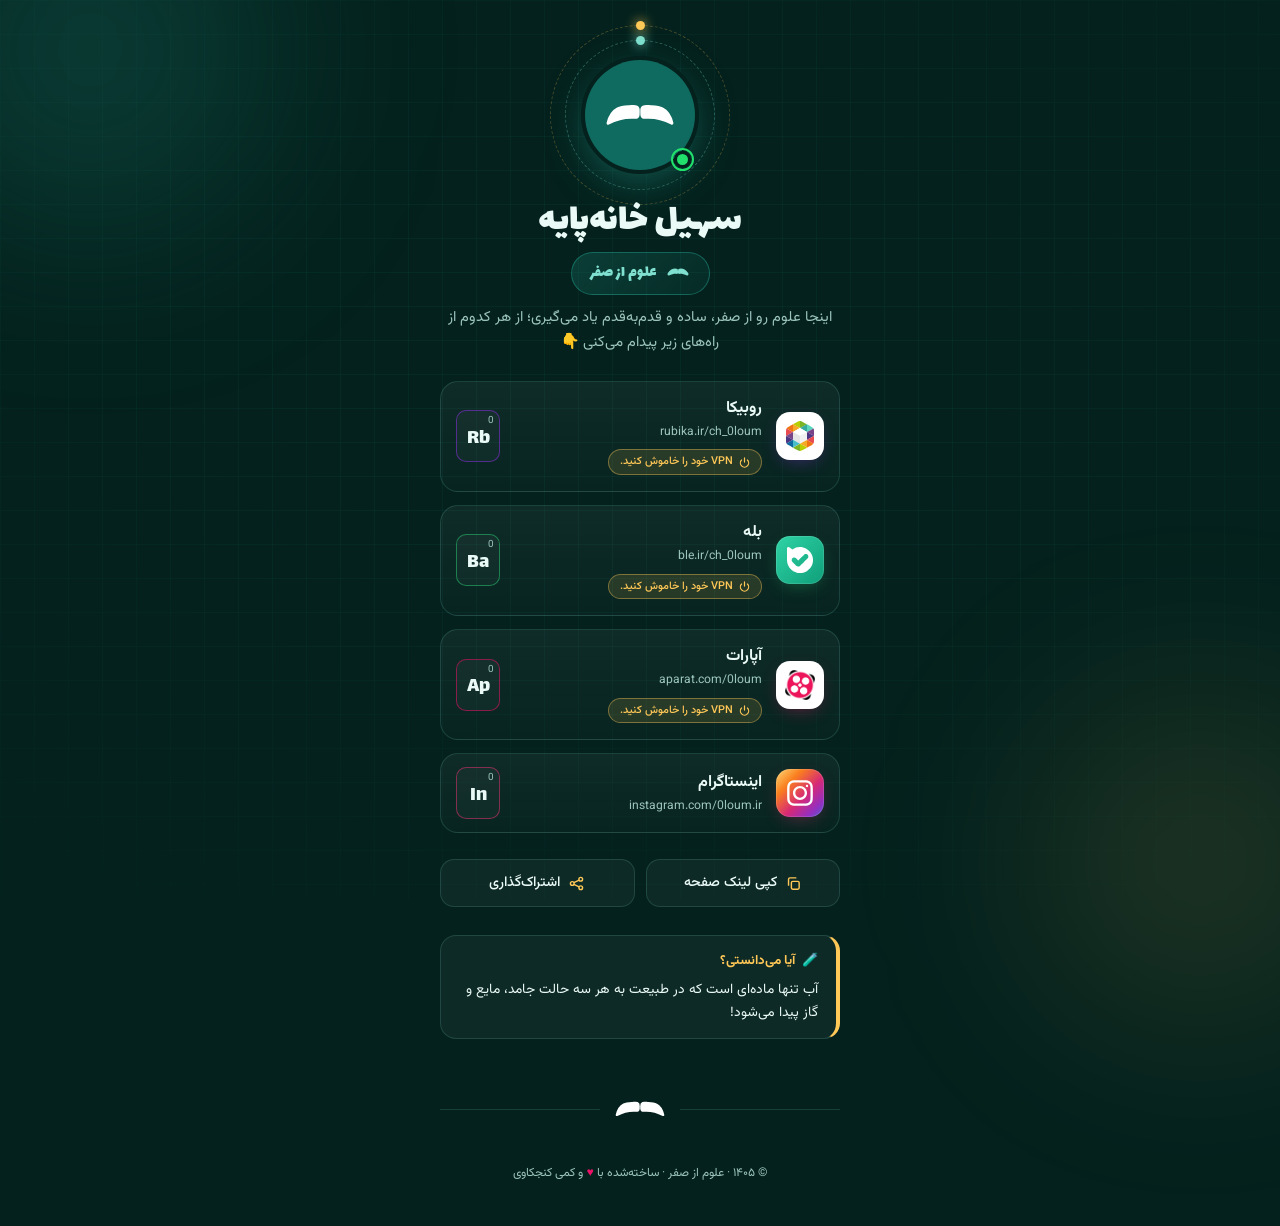
==== commit 34e6d607: "Fix icons" ====
--- a/index.html
+++ b/index.html
@@ -18,7 +18,7 @@
     <meta property="og:url" content="https://0loum.ir" />
     <meta
       property="og:image"
-      content="https://0loum.ir/assets/images/hero.jpg"
+      content="https://0loum.ir/assets/images/icons/favicon.svg"
     />
     <meta name="twitter:card" content="summary_large_image" />
     <meta name="twitter:title" content="سهیل خانه‌پایه | علوم از صفر" />
@@ -79,6 +79,13 @@
         padding: 0;
         box-sizing: border-box;
       }
+
+      img,
+      svg {
+        display: block;
+        max-width: 100%;
+      }
+
       body {
         font-family: "Vazirmatn", sans-serif;
         background: var(--bg);
@@ -183,14 +190,20 @@
         border: 4px solid var(--bg);
         box-shadow: 0 12px 42px -8px rgba(35, 166, 147, 0.5);
         transition: transform 0.4s cubic-bezier(0.2, 0.9, 0.3, 1.4);
+        display: grid;
+        place-items: center;
+        background: #062b26;
       }
       .avatar:hover .pic {
         transform: scale(1.06) rotate(-3deg);
       }
-      .pic svg {
+      .pic svg,
+      .pic img {
         width: 100%;
         height: 100%;
         display: block;
+        object-fit: cover;
+        object-position: center;
       }
       .status {
         position: absolute;
@@ -240,6 +253,7 @@
       .brandpill svg {
         width: 26px;
         height: 13px;
+        flex: 0 0 auto;
       }
       .bio {
         color: var(--muted);
@@ -311,6 +325,7 @@
 
       .icon {
         flex: 0 0 48px;
+        width: 48px;
         height: 48px;
         border-radius: 14px;
         display: grid;
@@ -325,9 +340,14 @@
       .link:hover .icon {
         transform: rotate(-8deg) scale(1.1);
       }
-      .icon svg {
+      .icon svg,
+      .icon img {
         width: 30px;
         height: 30px;
+        max-width: 30px;
+        max-height: 30px;
+        object-fit: contain;
+        display: block;
       }
 
       .txts {
@@ -366,14 +386,16 @@
       .vpn svg {
         width: 11px;
         height: 11px;
+        flex: 0 0 auto;
+        fill: none;
         stroke: currentColor;
-        flex: 0 0 auto;
         animation: vpnpulse 2.6s ease-in-out infinite;
       }
 
       /* کاشی عنصر شیمیایی: عدد اتمی = ۰ (علوم از صفر!) */
       .elem {
         flex: 0 0 44px;
+        width: 44px;
         height: 52px;
         border-radius: 10px;
         position: relative;
@@ -419,6 +441,22 @@
         --brand-light: #b8ffd9;
         --glow: rgba(37, 196, 110, 0.4);
         --iconbg: linear-gradient(135deg, #2fd3a5, #0f9f7a);
+      }
+      /* ✅ لوگوی بله سفید شود */
+      .l-bale .icon img {
+        filter: brightness(0) invert(1);
+        width: 26px;
+        height: 26px;
+        max-width: 26px;
+        max-height: 26px;
+      }
+      /* ✅ لوگوی اینستاگرام سفید شود */
+      .l-insta .icon img {
+        filter: brightness(0) invert(1);
+        width: 28px;
+        height: 28px;
+        max-width: 28px;
+        max-height: 28px;
       }
       .l-aparat {
         --brand: #ec1067;
@@ -483,6 +521,8 @@
       .btn svg {
         width: 17px;
         height: 17px;
+        flex: 0 0 auto;
+        fill: none;
         stroke: var(--amber);
       }
 
@@ -526,7 +566,7 @@
       .mo-divider {
         display: flex;
         align-items: center;
-        gap: 14px;
+        gap: 0; /* حذف فاصله تا تصویر به خطوط بچسبد */
         margin: 30px 0 14px;
         animation: rise 0.7s 1s both;
       }
@@ -537,13 +577,19 @@
         height: 1px;
         background: var(--line);
       }
-      .mo-divider svg {
-        width: 64px;
-        height: 30px;
+      /* ✅ بزرگتر و چسبیده به خطوط */
+      .mo-divider svg,
+      .mo-divider img {
+        height: 80px; /* افزایش ارتفاع */
+        width: auto; /* حفظ تناسب */
+        max-width: 300px; /* جلوگیری از خیلی پهن شدن */
+        flex: 0 0 auto;
+        object-fit: contain;
         cursor: pointer;
         transition: transform 0.3s;
       }
-      .mo-divider svg.wiggle {
+      .mo-divider svg.wiggle,
+      .mo-divider img.wiggle {
         animation: wiggle 0.7s ease;
       }
       footer {
@@ -676,8 +722,13 @@
           <div class="orbit"></div>
           <div class="orbit o2"></div>
           <div class="pic">
-            <!-- ✏️ برای لوگوی اصلی: این <svg> را پاک کن و بنویس <img src="logo.png" alt="لوگوی علوم از صفر"> -->
-            <img src="assets/images/hero.jpg" alt="لوگوی علوم از صفر" />
+            <!-- ✏️ برای لوگوی اصلی: این <img> را عوض کن یا بنویس <img src="logo.png" alt="لوگوی علوم از صفر"> -->
+            <img
+              src="assets/images/icons/favicon.svg"
+              alt="لوگوی علوم از صفر"
+              width="118"
+              height="118"
+            />
           </div>
           <span class="status" title="آنلاین"></span>
         </div>
@@ -711,28 +762,14 @@
           rel="noopener"
           aria-label="کانال من در روبیکا"
         >
-          <span class="icon"
-            ><svg viewBox="0 0 64 64" aria-hidden="true">
-              <path fill="#8dc63f" d="M32 32 32 3 57 17.5Z" />
-              <path fill="#00a99d" d="M32 32 57 17.5 57 46.5Z" />
-              <path fill="#7f3f98" d="M32 32 57 46.5 32 61Z" />
-              <path fill="#ed145b" d="M32 32 32 61 7 46.5Z" />
-              <path fill="#f7941e" d="M32 32 7 46.5 7 17.5Z" />
-              <path fill="#2e3192" d="M32 32 7 17.5 32 3Z" />
-              <defs>
-                <linearGradient id="rbG" x1="0" y1="0" x2="1" y2="1">
-                  <stop offset="0" stop-color="#ff4d8d" />
-                  <stop offset="1" stop-color="#8b2fe0" />
-                </linearGradient>
-              </defs>
-              <path
-                fill="url(#rbG)"
-                d="M26 21h13a8 8 0 0 1 8 8v6a8 8 0 0 1-8 8h-6l-8 6 2-7a8 8 0 0 1-9-8v-6a8 8 0 0 1 8-8z"
-              />
-              <circle cx="26.5" cy="31" r="2.3" fill="#fff" />
-              <circle cx="32.5" cy="31" r="2.3" fill="#fff" />
-              <circle cx="38.5" cy="31" r="2.3" fill="#fff" /></svg
-          ></span>
+          <span class="icon">
+            <img
+              src="assets/images/icons/rubika-svg/logo-icon.svg"
+              alt="روبیکا"
+              width="30"
+              height="30"
+            />
+          </span>
           <span class="txts">
             <strong>روبیکا</strong><small>rubika.ir/ch_0loum</small>
             <span class="vpn"
@@ -758,19 +795,14 @@
           rel="noopener"
           aria-label="کانال من در بله"
         >
-          <span class="icon"
-            ><svg viewBox="0 0 64 64" aria-hidden="true">
-              <path fill="#fff" d="M34 12a22 22 0 1 1 0 44 22 22 0 0 1 0-44z" />
-              <path fill="#fff" d="M11 7l16 7-9 9z" />
-              <path
-                d="m25 34 6.5 6.5L45 27"
-                fill="none"
-                stroke="#0f9f7a"
-                stroke-width="5"
-                stroke-linecap="round"
-                stroke-linejoin="round"
-              /></svg
-          ></span>
+          <span class="icon">
+            <img
+              src="assets/images/icons/bale-svgrepo-com.svg"
+              alt="بله"
+              width="30"
+              height="30"
+            />
+          </span>
           <span class="txts">
             <strong>بله</strong><small>ble.ir/ch_0loum</small>
             <span class="vpn"
@@ -796,19 +828,14 @@
           rel="noopener"
           aria-label="کانال من در آپارات"
         >
-          <span class="icon"
-            ><svg viewBox="0 0 64 64" aria-hidden="true">
-              <path
-                fill="#ec1067"
-                fill-rule="evenodd"
-                d="M22 8h20a14 14 0 0 1 14 14v20a14 14 0 0 1-14 14H22A14 14 0 0 1 8 42V22A14 14 0 0 1 22 8Zm33 24a23 23 0 1 1-46 0 23 23 0 0 1 46 0Z"
-              />
-              <path
-                fill="#ec1067"
-                fill-rule="evenodd"
-                d="M55 32a23 23 0 1 1-46 0 23 23 0 0 1 46 0Zm-24-7.5a6.5 6.5 0 1 1-13 0 6.5 6.5 0 0 1 13 0Zm15 0a6.5 6.5 0 1 1-13 0 6.5 6.5 0 0 1 13 0Zm-15 15a6.5 6.5 0 1 1-13 0 6.5 6.5 0 0 1 13 0Zm15 0a6.5 6.5 0 1 1-13 0 6.5 6.5 0 0 1 13 0ZM35 32a3 3 0 1 1-6 0 3 3 0 0 1 6 0Z"
-              /></svg
-          ></span>
+          <span class="icon">
+            <img
+              src="assets/images/icons/GraFa.ir {205-vector}/205-GraFa-4.png"
+              alt="آپارات"
+              width="30"
+              height="30"
+            />
+          </span>
           <span class="txts">
             <strong>آپارات</strong><small>aparat.com/0loum</small>
             <span class="vpn"
@@ -834,12 +861,14 @@
           rel="noopener"
           aria-label="پیج من در اینستاگرام"
         >
-          <span class="icon"
-            ><svg viewBox="0 0 24 24" fill="#fff" aria-hidden="true">
-              <path
-                d="M12 2.2c3.2 0 3.6 0 4.9.1 1.2.1 1.9.2 2.3.4.6.2 1 .5 1.4.9.4.4.7.8.9 1.4.2.4.4 1.1.4 2.3.1 1.3.1 1.7.1 4.9s0 3.6-.1 4.9c-.1 1.2-.2 1.9-.4 2.3-.2.6-.5 1-.9 1.4-.4.4-.8.7-1.4.9-.4.2-1.1.4-2.3.4-1.3.1-1.7.1-4.9.1s-3.6 0-4.9-.1c-1.2-.1-1.9-.2-2.3-.4-.6-.2-1-.5-1.4-.9-.4-.4-.7-.8-.9-1.4-.2-.4-.4-1.1-.4-2.3-.1-1.3-.1-1.7-.1-4.9s0-3.6.1-4.9c.1-1.2.2-1.9.4-2.3.2-.6.5-1 .9-1.4.4-.4.8-.7 1.4-.9.4-.2 1.1-.4 2.3-.4 1.3-.1 1.7-.1 4.9-.1zm0 3.6a6.2 6.2 0 1 0 0 12.4 6.2 6.2 0 0 0 0-12.4zm0 10.2a4 4 0 1 1 0-8 4 4 0 0 1 0 8zm6.4-11.8a1.4 1.4 0 1 1-2.9 0 1.4 1.4 0 0 1 2.9 0z"
-              /></svg
-          ></span>
+          <span class="icon">
+            <img
+              src="assets/images/icons/instagram-svgrepo-com.svg"
+              alt="اینستاگرام"
+              width="30"
+              height="30"
+            />
+          </span>
           <span class="txts"
             ><strong>اینستاگرام</strong
             ><small>instagram.com/0loum.ir</small></span
@@ -875,22 +904,11 @@
       </div>
 
       <div class="mo-divider">
-        <svg
-          xmlns="http://www.w3.org/2000/svg"
-          version="1.1"
-          viewBox="0 0 64 30"
-          title="علوم از صفر 😄"
-          aria-hidden="true"
-        >
-          <path
-            class="st0"
-            d="M45.5,52.8c-.3,0-.8.2-1.3.2-.3,0-.6,0-.8,0-.3,0-.6,0-.8-.1-11.3-.7-23.2,2-34,7.7,1.2-5.2,4.5-14.4,12.5-18.5,4.4-2.3,9.7-2.5,14.8-2.8,1.7,0,3.3-.2,4.9-.3h1.3c1.1,0,2.2.2,3,.5,1.8.8,2.7,2.4,2.5,4.9v2.2c.2,3.3,0,5.7-2.1,6.2Z"
-          />
-          <path
-            class="st0"
-            d="M91.4,60.6c-10.8-5.7-22.7-8.4-34-7.7-.2,0-.5,0-.8.1-.2,0-.5,0-.8,0-.5,0-1-.1-1.3-.2-2.1-.5-2.3-2.9-2.1-6.2v-2.2c-.2-2.6.7-4.2,2.5-4.9.8-.3,1.8-.5,3-.5h1.3c1.6,0,3.2.3,4.9.3,5.1.3,10.5.5,14.8,2.8,8.1,4.1,11.3,13.3,12.5,18.5Z"
-          />
-        </svg>
+        <img
+          id="mo"
+          src="assets/images/icons/solo.svg"
+          alt="لوگوی علوم از صفر"
+        />
       </div>
       <footer>
         © <span id="year">۱۴۰۵</span> · علوم از صفر · ساخته‌شده با
@@ -1027,11 +1045,14 @@
       );
 
       /* ایستراگ سبیل 😄 */
-      $("#mo").addEventListener("click", (e) => {
-        e.currentTarget.classList.remove("wiggle");
-        void e.currentTarget.offsetWidth;
-        e.currentTarget.classList.add("wiggle");
-      });
+      const mo = $("#mo");
+      if (mo) {
+        mo.addEventListener("click", (e) => {
+          e.currentTarget.classList.remove("wiggle");
+          void e.currentTarget.offsetWidth;
+          e.currentTarget.classList.add("wiggle");
+        });
+      }
     </script>
   </body>
 </html>
